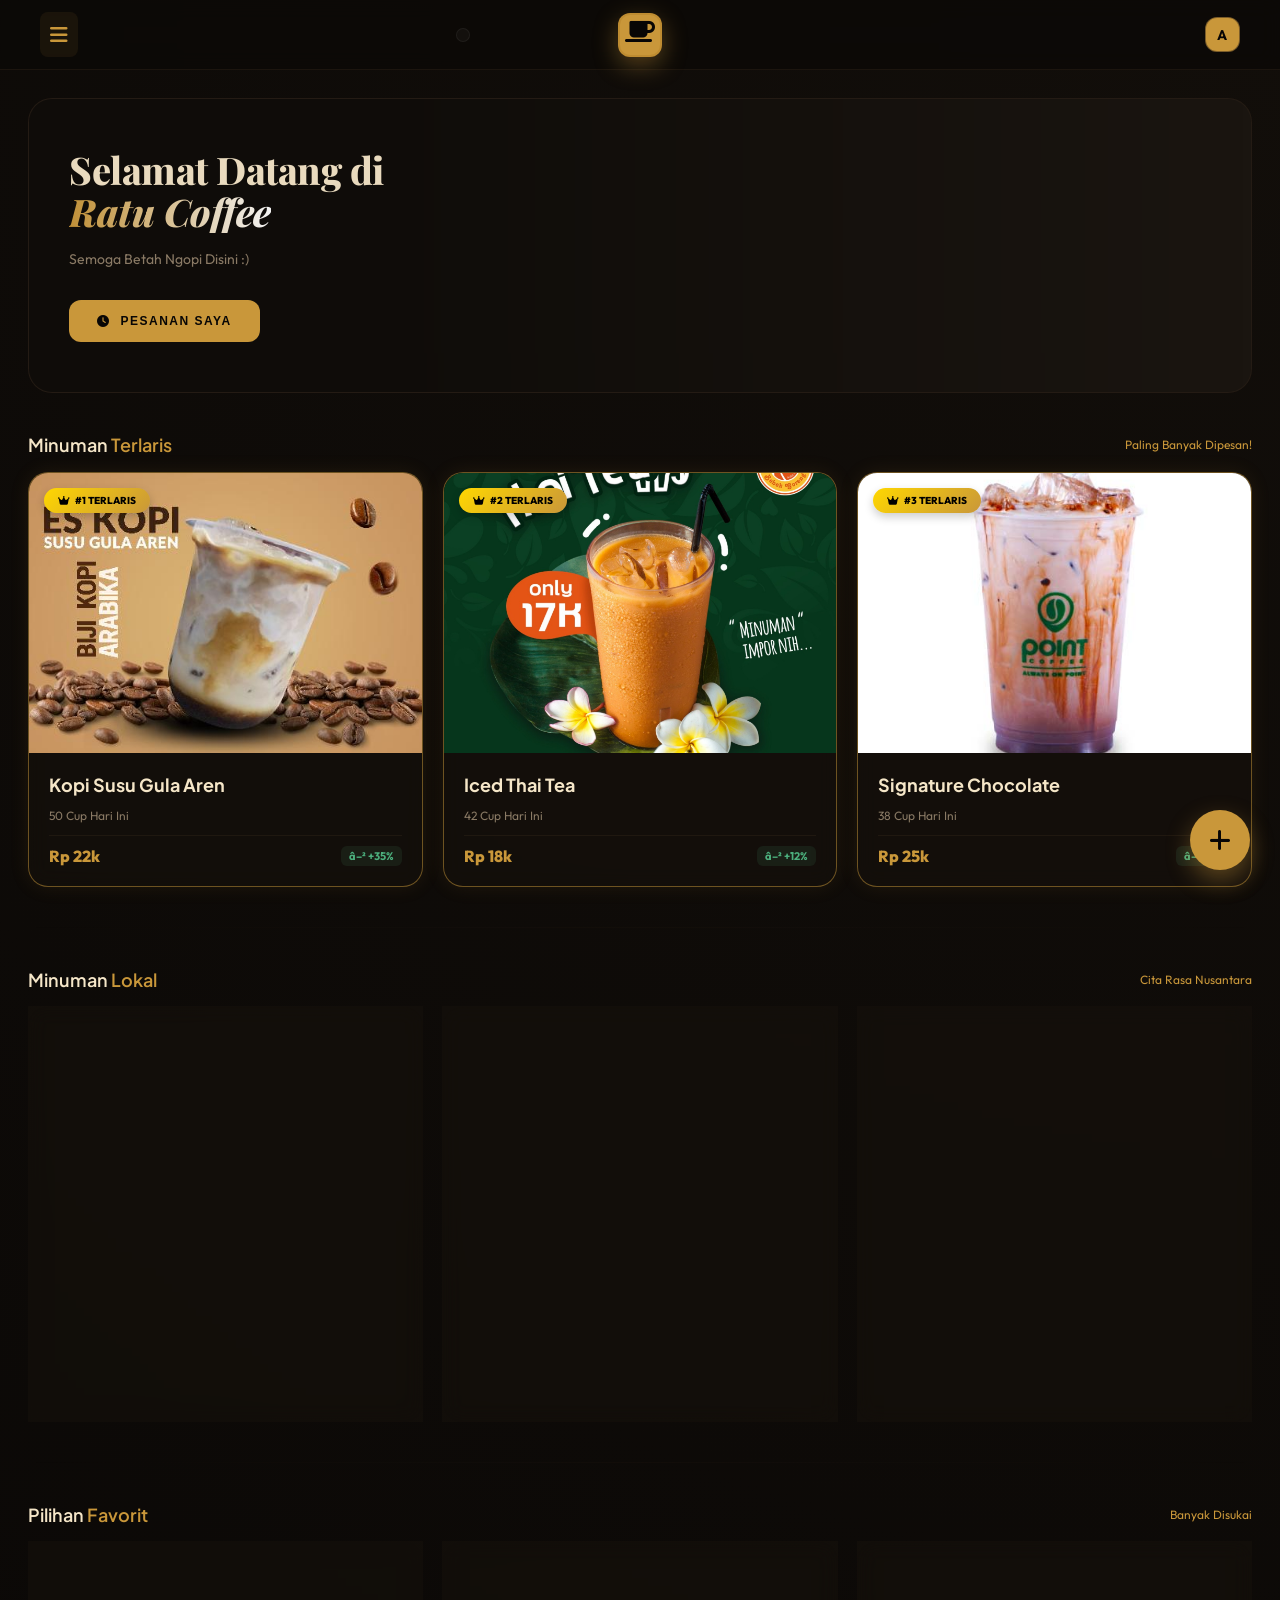
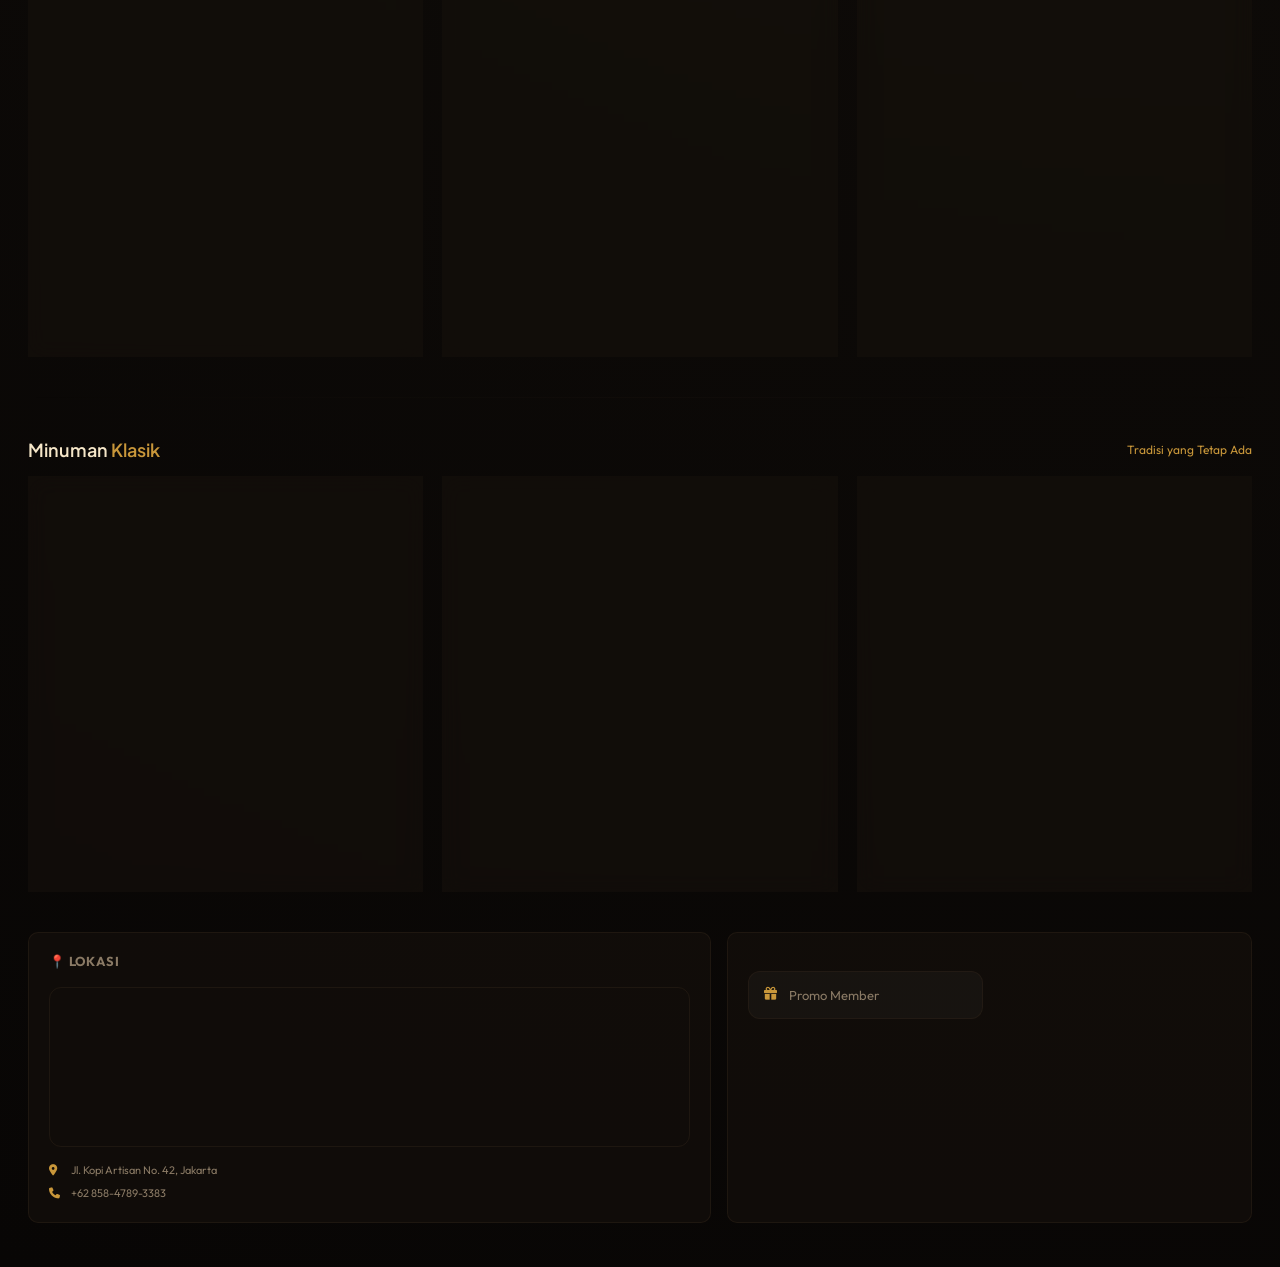
==== dashboard.html @ 64bc7c93 "Add files via upload" ====
<!doctype html>
<html lang="id">
  <head>
    <meta charset="UTF-8" />
    <meta name="viewport" content="width=device-width, initial-scale=1.0" />
    <title>Dashboard Ratu Coffee</title>
    <link
      href="https://fonts.googleapis.com/css2?family=Plus+Jakarta+Sans:wght@400;600;700;800&family=Outfit:wght@300;400;500;600;700&family=Playfair+Display:ital,wght@0,600;0,700;1,600&display=swap"
      rel="stylesheet"
    />
    <link
      rel="stylesheet"
      href="https://cdnjs.cloudflare.com/ajax/libs/font-awesome/6.4.0/css/all.min.css"
    />
    <link rel="stylesheet" href="dashboard.css" />
    <style>
      /* INTERACTIVE REVEAL-ON-HOVER SCROLLBARS (STOK, MEJA, HARGA) */
      .inventory-scroll-list {
        max-height: 250px !important;
        overflow-y: auto !important;
        padding-right: 15px !important;
        scrollbar-width: none !important; /* Hide for Firefox default */
        -ms-overflow-style: none !important;
      }

      /* Chrome, Safari, and Opera - Hidden handle by default */
      .inventory-scroll-list::-webkit-scrollbar {
        width: 10px !important;
      }
      .inventory-scroll-list::-webkit-scrollbar-track {
        background: transparent !important;
      }
      .inventory-scroll-list::-webkit-scrollbar-thumb {
        background: transparent !important; /* INVISIBLE BY DEFAULT */
        border-radius: 10px !important;
      }

      /* REVEAL ON HOVER: Show the 'Gold Cursor' only when interacting */
      .inventory-scroll-list:hover {
        scrollbar-width: thin !important;
        scrollbar-color: #c9973a transparent !important;
      }
      .inventory-scroll-list:hover::-webkit-scrollbar-thumb {
        background: #c9973a !important; /* SOLID GOLD HANDLE */
        border: 2px solid #080605 !important;
        min-height: 40px !important;
      }
      .inventory-scroll-list::-webkit-scrollbar-thumb:hover {
        background: #e8b84b !important; /* Brighter gold */
      }
      /* ACCESS CONTROL */
      .manager-only {
        display: none;
      }
      
      @keyframes floatText {
        0%, 100% { transform: translateY(0); }
        50% { transform: translateY(-5px); }
      }
      @keyframes goldShimmer {
        0% { background-position: -200% center; }
        100% { background-position: 200% center; }
      }
    </style>
    <!-- FIREBASE SYNC INTEGRATION -->
    <script type="module">
      import { auth, db } from "./firebase-init.js";
      import { doc, getDoc, updateDoc, setDoc, deleteDoc, collection, onSnapshot, query, orderBy, limit, addDoc, serverTimestamp, where } from "https://www.gstatic.com/firebasejs/10.12.0/firebase-firestore.js";
      
      // Expose to global window so existing functions can use them
      window.db = db;
      window.auth = auth;
      window.fs = { doc, getDoc, updateDoc, setDoc, deleteDoc, collection, onSnapshot, query, orderBy, limit, addDoc, serverTimestamp, where };
    </script>
  </head>
  <body>
    <!-- BACKDROP -->
    <div class="sidebar-backdrop" id="sidebarBackdrop"></div>

    <!-- SIDEBAR -->
    <div class="sidebar">
      <div class="sidebar-logo">
        <div class="s-logo-icon">☕</div>
        <div class="s-logo-name"><em>Ratu Coffee</em></div>
        <div class="sidebar-close" id="sidebarClose">
          <i class="fas fa-times"></i>
        </div>
      </div>

      <div
        id="side-dashboard"
        class="sidebar-item active"
        onclick="scrollToTop()"
      >
        <span class="s-icon"><i class="fas fa-th-large"></i></span> Dashboard
      </div>
      <div
        id="side-products"
        class="sidebar-item"
        onclick="scrollToInventory()"
      >
        <span class="s-icon"><i class="fas fa-mug-hot"></i></span> Produk
      </div>
      <div id="side-promo" class="sidebar-item" onclick="openPromoModal()">
        <span class="s-icon"><i class="fas fa-gift"></i></span> Promo
      </div>
      <div
        id="side-analytics"
        class="sidebar-item manager-only"
        onclick="alert('Membuka Analitik Penjualan')"
      >
        <span class="s-icon"><i class="fas fa-chart-line"></i></span> Analitik
      </div>
      <div
        id="side-inventory"
        class="sidebar-item manager-only"
        onclick="scrollToInventory()"
      >
        <span class="s-icon"><i class="fas fa-boxes"></i></span> Inventaris
      </div>
      <div
        id="side-report"
        class="sidebar-item manager-only"
        onclick="openReportModal()"
      >
        <span class="s-icon"><i class="fas fa-file-invoice"></i></span> Laporan
      </div>
      <div
        id="side-manage-promo"
        class="sidebar-item manager-only"
        onclick="openPromoManagementModal()"
      >
        <span class="s-icon"><i class="fas fa-tags"></i></span> Kelola Promo
      </div>
      <div
        id="side-orders"
        class="sidebar-item"
        onclick="openMyOrdersModal()"
      >
        <span class="s-icon"><i class="fas fa-clipboard-list"></i></span> Riwayat Pemesanan
      </div>
      <div
        id="side-settings"
        class="sidebar-item"
        onclick="openSettingsModal()"
      >
        <span class="s-icon"><i class="fas fa-cog"></i></span> Pengaturan
      </div>

      <div class="sidebar-bottom">
        <div
          class="user-card"
          onclick="openProfileModal()"
          style="cursor: pointer"
        >
          <div class="u-avatar" id="dash-avatar-container">
            <img
              src=""
              id="dash-user-pic"
              style="
                width: 100%;
                height: 100%;
                border-radius: 12px;
                object-fit: cover;
                display: none;
              "
            />
            <span id="dash-user-initial">A</span>
          </div>
          <div class="u-info">
            <div class="u-name" id="dash-user-name">Arif Madu</div>
            <div class="u-role" id="dash-user-role">Manajer</div>
          </div>
          <button class="u-logout" onclick="logout()" title="Logout">
            <i class="fas fa-sign-out-alt"></i>
          </button>
        </div>
      </div>
    </div>

    <!-- NAVBAR -->
    <div class="navbar">
      <div class="menu-toggle" id="menuToggle">
        <i class="fas fa-bars"></i>
      </div>
      <div class="nav-links" id="nav-links-container">
        <!-- Links moved to sidebar for a cleaner hub experience -->
      </div>
      <div class="customer-welcome" id="customer-welcome">
        <span><i class="fas fa-coffee"></i></span>
      </div>
      <div class="nav-right" style="display: flex; align-items: center">
        <div
          id="global-promo-badge"
          style="
            display: none;
            align-items: center;
            background: rgba(46, 204, 113, 0.1);
            color: #2ecc71;
            padding: 6px 15px;
            border-radius: 20px;
            font-size: 11px;
            font-weight: 800;
            border: 1px solid rgba(46, 204, 113, 0.2);
            text-transform: uppercase;
            letter-spacing: 1px;
            margin-right: 15px;
          "
        >
          <i class="fas fa-gift" style="margin-right: 8px"></i> PROMO MEMBER
          AKTIF
        </div>
        <div
          class="nav-avatar"
          id="nav-avatar-container"
          onclick="openProfileModal()"
          style="cursor: pointer"
        >
          <img
            src=""
            id="nav-user-pic"
            style="
              width: 100%;
              height: 100%;
              border-radius: 12px;
              object-fit: cover;
              display: none;
            "
          />
          <span id="nav-user-initial">A</span>
        </div>
      </div>
    </div>

    <!-- MAIN CONTENT -->
    <div class="main">
      <div class="content">
        <!-- HERO -->
        <div class="hero" id="hero-section" style="border-radius: 24px; margin-bottom: 40px; overflow: hidden; position: relative; min-height: 250px; background: #1a1510; border: 1px solid var(--card-border); padding: 50px 40px; display: block;">
          <div class="hero-bg" style="opacity: 0.4; filter: brightness(0.8) contrast(1.1);"></div>
          <div class="hero-content" style="position: relative; z-index: 2; max-width: 500px; text-align: left;">
            <div class="hero-title" style="font-size: 38px; font-weight: 800; line-height: 1.1; margin-bottom: 15px; letter-spacing: -0.5px; color: var(--cream);">
              Selamat Datang di<br />
              <span style="
                color: var(--gold); 
                font-family: 'Playfair Display', serif; 
                font-style: italic;
                display: inline-block;
                animation: floatText 3s ease-in-out infinite;
                background: linear-gradient(90deg, var(--gold) 0%, #fff 50%, var(--gold) 100%);
                background-size: 200% auto;
                -webkit-background-clip: text;
                -webkit-text-fill-color: transparent;
                animation: floatText 4s ease-in-out infinite, goldShimmer 6s linear infinite;
              ">Ratu Coffee</span>
            </div>
            <div class="hero-sub" style="color: var(--muted); font-size: 14px; margin-bottom: 30px; line-height: 1.6;">
              Semoga Betah Ngopi Disini :)
            </div>
            <div class="hero-btns">
              <button id="hero-main-btn" class="hbtn-gold" onclick="scrollToMyOrders()" style="padding: 14px 28px; border-radius: 12px; font-weight: 700; display: flex; align-items: center; gap: 10px;">
                <i class="fas fa-clock"></i> Pesanan Saya
              </button>
            </div>
          </div>
        </div>

        <!-- SECTION: MY ORDERS (Moved to Modal) -->

        <!-- STATS -->
        <div class="stats manager-only" id="stats-container" style="display: grid; grid-template-columns: repeat(auto-fit, minmax(240px, 1fr)); gap: 20px; margin-bottom: 40px;">
          <!-- CARD: REVENUE -->
          <div class="stat" id="card-revenue" style="background: var(--card); border: 1px solid var(--card-border); padding: 25px; border-radius: 24px; display: flex; flex-direction: column; gap: 10px; transition: transform 0.3s;">
            <div style="display: flex; justify-content: space-between; align-items: flex-start;">
              <div style="width: 40px; height: 40px; background: rgba(46, 204, 113, 0.1); border-radius: 12px; display: flex; align-items: center; justify-content: center; color: #2ecc71;">
                <i class="fas fa-wallet"></i>
              </div>
              <div style="font-size: 10px; color: #2ecc71; font-weight: 800; background: rgba(46, 204, 113, 0.1); padding: 4px 8px; border-radius: 20px;">HARI INI</div>
            </div>
            <div>
              <div class="stat-val" id="stat-revenue" style="font-size: 24px; font-weight: 800; color: white;">Rp 0</div>
              <div class="stat-label" style="font-size: 11px; color: var(--muted); text-transform: uppercase; letter-spacing: 0.5px; font-weight: 700;">Total Penjualan</div>
            </div>
          </div>

          <!-- CARD: ORDERS -->
          <div class="stat" id="card-orders" style="background: var(--card); border: 1px solid var(--card-border); padding: 25px; border-radius: 24px; display: flex; flex-direction: column; gap: 10px; position: relative;">
            <div style="display: flex; justify-content: space-between; align-items: flex-start;">
              <div style="width: 40px; height: 40px; background: rgba(201, 151, 58, 0.1); border-radius: 12px; display: flex; align-items: center; justify-content: center; color: var(--gold);">
                <i class="fas fa-shopping-bag"></i>
              </div>
              <button onclick="openTransactionModal()" style="background: none; border: none; color: var(--gold); cursor: pointer; font-size: 14px; opacity: 0.7; transition: 0.3s;" onmouseover="this.style.opacity=1" onmouseout="this.style.opacity=0.7">
                <i class="fas fa-chevron-right"></i>
              </button>
            </div>
            <div>
              <div class="stat-val" id="stat-orders" style="font-size: 24px; font-weight: 800; color: white;">0</div>
              <div class="stat-label" style="font-size: 11px; color: var(--muted); text-transform: uppercase; letter-spacing: 0.5px; font-weight: 700;">Transaksi Berhasil</div>
            </div>
          </div>

          <!-- CARD: CUSTOMERS -->
          <div class="stat" id="card-customers" style="background: var(--card); border: 1px solid var(--card-border); padding: 25px; border-radius: 24px; display: flex; flex-direction: column; gap: 10px;">
            <div style="display: flex; justify-content: space-between; align-items: flex-start;">
              <div style="width: 40px; height: 40px; background: rgba(201, 151, 58, 0.1); border-radius: 12px; display: flex; align-items: center; justify-content: center; color: var(--gold);">
                <i class="fas fa-users"></i>
              </div>
              <button onclick="openCustomerModal()" style="background: none; border: none; color: var(--gold); cursor: pointer; font-size: 14px; opacity: 0.7;">
                <i class="fas fa-chevron-right"></i>
              </button>
            </div>
            <div>
              <div class="stat-val" id="stat-customers" style="font-size: 24px; font-weight: 800; color: white;">0</div>
              <div class="stat-label" style="font-size: 11px; color: var(--muted); text-transform: uppercase; letter-spacing: 0.5px; font-weight: 700;">Pelanggan Terdaftar</div>
            </div>
          </div>

          <!-- CARD: AVG -->
          <div class="stat" id="card-avg" style="background: var(--card); border: 1px solid var(--card-border); padding: 25px; border-radius: 24px; display: flex; flex-direction: column; gap: 10px;">
            <div style="display: flex; justify-content: space-between; align-items: flex-start;">
              <div style="width: 40px; height: 40px; background: rgba(52, 152, 219, 0.1); border-radius: 12px; display: flex; align-items: center; justify-content: center; color: #3498db;">
                <i class="fas fa-chart-line"></i>
              </div>
            </div>
            <div>
              <div class="stat-val" id="stat-avg" style="font-size: 24px; font-weight: 800; color: white;">Rp 0</div>
              <div class="stat-label" style="font-size: 11px; color: var(--muted); text-transform: uppercase; letter-spacing: 0.5px; font-weight: 700;">Rata-rata Penjualan</div>
            </div>
          </div>
        </div>

        <!-- SECTION: ACTIVE ORDERS (Manager Queue) -->
        <div class="manager-only" id="order-management-section" style="margin-bottom: 40px; display: none;">
          <div class="section-head">
            <div class="section-title">Antrean <span>Pesanan Aktif</span></div>
            <div class="section-link" onclick="openTransactionModal()" style="cursor: pointer;">Lihat Semua</div>
          </div>
          <div id="orderList" class="inventory-scroll-list" style="max-height: 400px;">
            <!-- Active orders appear here -->
          </div>
        </div>

        <!-- SECTION: MINUMAN TERLARIS -->
        <div class="section-head">
          <div class="section-title">Minuman <span>Terlaris</span></div>
          <div class="section-link">Paling Banyak Dipesan!</div>
        </div>
        <div class="products best-sellers-grid">
          <div class="product-card card-terlaris">
            <div class="product-img">
              <img src="Gamabr/gula aren.jpeg" alt="Gula Aren" />
              <div class="prod-badge badge-gold">
                <i class="fas fa-crown"></i> #1 Terlaris
              </div>
            </div>
            <div class="prod-body">
              <div class="prod-name">Kopi Susu Gula Aren</div>
              <div class="prod-stats">
                <span id="stats-kopi-susu-gula-aren">50+ Cup Hari Ini</span>
              </div>
              <div class="prod-footer">
                <div class="prod-price">Rp 22k</div>
                <div class="prod-trend up">+35%</div>
              </div>
            </div>
          </div>
          <div class="product-card card-terlaris">
            <div class="product-img">
              <img src="Gamabr/thai tea.jpg" alt="Thai Tea" />
              <div class="prod-badge badge-gold">
                <i class="fas fa-crown"></i> #2 Terlaris
              </div>
            </div>
            <div class="prod-body">
              <div class="prod-name">Iced Thai Tea</div>
              <div class="prod-stats">
                <span id="stats-iced-thai-tea">42 Cup Hari Ini</span>
              </div>
              <div class="prod-footer">
                <div class="prod-price">Rp 17k</div>
                <div class="prod-trend up">+12%</div>
              </div>
            </div>
          </div>
          <div class="product-card card-terlaris">
            <div class="product-img">
              <img src="Gamabr/chocolate.jpg" alt="Chocolate" />
              <div class="prod-badge badge-gold">
                <i class="fas fa-crown"></i> #3 Terlaris
              </div>
            </div>
            <div class="prod-body">
              <div class="prod-name">Signature Chocolate</div>
              <div class="prod-stats">
                <span id="stats-signature-chocolate">38 Cup Hari Ini</span>
              </div>
              <div class="prod-footer">
                <div class="prod-price">Rp 25k</div>
                <div class="prod-trend up">+8%</div>
              </div>
            </div>
          </div>
        </div>

        <div class="menu-divider"></div>

        <!-- SECTION: MINUMAN LOKAL -->
        <div class="section-head">
          <div class="section-title">Minuman <span>Lokal</span></div>
          <div class="section-link">Cita Rasa Nusantara</div>
        </div>
        <div class="products lokal-grid">
          <div class="product-card card-lokal">
            <div class="product-img">
              <img
                src="https://cdn.pixabay.com/photo/2017/09/04/18/39/coffee-2714970_960_720.jpg"
                alt="Gayo"
              />
              <div class="prod-badge badge-green">
                <i class="fas fa-leaf"></i> LOKAL
              </div>
            </div>
            <div class="prod-body">
              <div class="prod-name">Kopi Tubruk Gayo</div>
              <div class="prod-stats">
                <span id="stats-kopi-tubruk-gayo">Khas Aceh</span>
              </div>
              <div class="prod-footer">
                <div class="prod-price">Rp 15k</div>
                <div class="prod-trend up">+10%</div>
              </div>
            </div>
          </div>
          <div class="product-card card-lokal">
            <div class="product-img">
              <img
                src="https://cdn.pixabay.com/photo/2016/11/19/12/54/beverage-1839134_960_720.jpg"
                alt="Toraja"
              />
              <div class="prod-badge badge-green">
                <i class="fas fa-leaf"></i> LOKAL
              </div>
            </div>
            <div class="prod-body">
              <div class="prod-name">Kopi Toraja Arabica</div>
              <div class="prod-stats">
                <span id="stats-kopi-toraja-arabica">Khas Sulawesi</span>
              </div>
              <div class="prod-footer">
                <div class="prod-price">Rp 20k</div>
                <div class="prod-trend up">+5%</div>
              </div>
            </div>
          </div>
          <div class="product-card card-lokal">
            <div class="product-img">
              <img src="Gamabr/kopi bali.avif" alt="Bali" />
              <div class="prod-badge badge-green">
                <i class="fas fa-leaf"></i> LOKAL
              </div>
            </div>
            <div class="prod-body">
              <div class="prod-name">Kopi Bali Kintamani</div>
              <div class="prod-stats">
                <span id="stats-kopi-bali-kintamani">Aroma Jeruk</span>
              </div>
              <div class="prod-footer">
                <div class="prod-price">Rp 18k</div>
                <div class="prod-trend up">+15%</div>
              </div>
            </div>
          </div>
        </div>

        <div class="menu-divider"></div>

        <!-- SECTION: PILIHAN FAVORIT -->
        <div class="section-head">
          <div class="section-title">Pilihan <span>Favorit</span></div>
          <div class="section-link">Banyak Disukai</div>
        </div>
        <div class="products favorit-grid">
          <div class="product-card card-favorit">
            <div class="product-img">
              <img src="Gamabr/Avocado.jpg" alt="Avocado" />
              <div class="prod-badge badge-red">
                <i class="fas fa-heart"></i> FAVORIT
              </div>
            </div>
            <div class="prod-body">
              <div class="prod-name">Avocado Coffee</div>
              <div class="prod-stats">
                <span id="stats-avocado-coffee">Creamy & Unik</span>
              </div>
              <div class="prod-footer">
                <div class="prod-price">Rp 28k</div>
                <div class="prod-trend up">+20%</div>
              </div>
            </div>
          </div>
          <div class="product-card card-favorit">
            <div class="product-img">
              <img src="Gamabr/greentea.jpg" alt="Matcha" />
              <div class="prod-badge badge-red">
                <i class="fas fa-heart"></i> FAVORIT
              </div>
            </div>
            <div class="prod-body">
              <div class="prod-name">Green Tea Latte</div>
              <div class="prod-stats">
                <span id="stats-green-tea-latte">Matcha Pilihan</span>
              </div>
              <div class="prod-footer">
                <div class="prod-price">Rp 24k</div>
                <div class="prod-trend up">+15%</div>
              </div>
            </div>
          </div>
          <div class="product-card card-favorit">
            <div class="product-img">
              <img src="Gamabr/lemon tea.jpg" alt="LemonTea" />
              <div class="prod-badge badge-red">
                <i class="fas fa-heart"></i> FAVORIT
              </div>
            </div>
            <div class="prod-body">
              <div class="prod-name">Iced Lemon Tea</div>
              <div class="prod-stats">
                <span id="stats-iced-lemon-tea">Segar & Alami</span>
              </div>
              <div class="prod-footer">
                <div class="prod-price">Rp 12k</div>
                <div class="prod-trend up">+10%</div>
              </div>
            </div>
          </div>
        </div>

        <div class="menu-divider"></div>

        <!-- SECTION: MINUMAN KLASIK -->
        <div class="section-head">
          <div class="section-title">Minuman <span>Klasik</span></div>
          <div class="section-link">Tradisi yang Tetap Ada</div>
        </div>
        <div class="products klasik-grid">
          <div class="product-card card-klasik">
            <div class="product-img">
              <img src="Gamabr/esteh.webp" alt="TehManis" />
              <div class="prod-badge badge-bronze">
                <i class="fas fa-star"></i> KLASIK
              </div>
            </div>
            <div class="prod-body">
              <div class="prod-name">Es Teh Manis</div>
              <div class="prod-stats">
                <span id="stats-es-teh-manis">Legenda Warkop</span>
              </div>
              <div class="prod-footer">
                <div class="prod-price">Rp 3k</div>
                <div class="prod-trend up">+50%</div>
              </div>
            </div>
          </div>
          <div class="product-card card-klasik">
            <div class="product-img">
              <img src="Gamabr/josua.jpeg" alt="Josua" />
              <div class="prod-badge badge-bronze">
                <i class="fas fa-ice-cream"></i> KLASIK
              </div>
            </div>
            <div class="prod-body">
              <div class="prod-name">Iced Josua (Extra Joss Susu)</div>
              <div class="prod-stats">
                <span id="stats-iced-josua-extra-joss-susu"
                  >Segar & Berenergi</span
                >
              </div>
              <div class="prod-footer">
                <div class="prod-price">Rp 10k</div>
                <div class="prod-trend up">+25%</div>
              </div>
            </div>
          </div>
          <div class="product-card card-klasik">
            <div class="product-img">
              <img src="Gamabr/wedang.avif" alt="Jahe" />
              <div class="prod-badge badge-bronze">
                <i class="fas fa-star"></i> KLASIK
              </div>
            </div>
            <div class="prod-body">
              <div class="prod-name">Wedang Jahe Hangat</div>
              <div class="prod-stats">
                <span id="stats-wedang-jahe-hangat">Sehat & Alami</span>
              </div>
              <div class="prod-footer">
                <div class="prod-price">Rp 12k</div>
                <div class="prod-trend up">+5%</div>
              </div>
            </div>
          </div>
        </div>

        <div class="grid2 manager-only" id="order-section">
          <div class="stock-card" id="card-sales-status">
            <div class="chart-title">Status Penjualan per Jam</div>
            <div class="stok-list">
              <div class="order-row">
                <div class="order-item-name">Waktu Sibuk</div>
                <div class="order-price">14:00 - 16:00</div>
              </div>
              <div class="order-row">
                <div class="order-item-name">Pembayaran Non-Tunai</div>
                <div id="stat-non-cash" class="order-price">0%</div>
              </div>
              <div class="order-row">
                <div class="order-item-name">Kepuasan Pelanggan</div>
                <div class="order-price">4.9/5.0</div>
              </div>
              <div class="order-row">
                <div class="order-item-name">Pesanan Dibatalkan</div>
                <div
                  id="stat-cancelled"
                  class="order-price"
                  style="color: var(--red)"
                >
                  0
                </div>
              </div>
            </div>
          </div>

          <!-- STOCK -->
          <div class="chart-card" id="card-stock" style="padding: 25px">
            <div
              style="
                display: flex;
                flex-direction: column;
                gap: 20px;
                margin-bottom: 25px;
              "
            >
              <div
                class="chart-title"
                style="
                  margin: 0;
                  display: flex;
                  align-items: center;
                  font-size: 16px;
                  font-weight: 800;
                  color: white;
                "
              >
                <i
                  class="fas fa-boxes-stacked"
                  style="
                    color: var(--gold);
                    margin-right: 12px;
                    font-size: 18px;
                  "
                ></i>
                Manajemen <span style="color: var(--gold); margin-left: 5px">Inventaris</span>
              </div>
              <div
                style="
                  display: flex;
                  gap: 10px;
                  background: rgba(255, 255, 255, 0.03);
                  padding: 10px;
                  border-radius: 16px;
                  border: 1px solid rgba(255, 255, 255, 0.05);
                "
              >
                <button
                  id="btn-update-stock"
                  onclick="openStockModal()"
                  class="nav-btn-gold"
                  style="
                    flex: 1;
                    padding: 10px;
                    font-size: 11px;
                    border-radius: 10px;
                    display: flex;
                    align-items: center;
                    justify-content: center;
                    gap: 6px;
                    font-weight: 700;
                  "
                >
                  <i class="fas fa-boxes"></i> Stok
                </button>
                <button
                  id="btn-manage-tables"
                  onclick="openTableModal()"
                  class="nav-btn-gold"
                  style="
                    flex: 1;
                    padding: 10px;
                    font-size: 11px;
                    border-radius: 10px;
                    display: flex;
                    align-items: center;
                    justify-content: center;
                    gap: 6px;
                    font-weight: 700;
                  "
                >
                  <i class="fas fa-chair"></i> Meja
                </button>
                <button
                  id="btn-update-price"
                  onclick="openPriceModal()"
                  class="nav-btn-gold"
                  style="
                    flex: 1;
                    padding: 10px;
                    font-size: 11px;
                    border-radius: 10px;
                    display: flex;
                    align-items: center;
                    justify-content: center;
                    gap: 6px;
                    font-weight: 700;
                  "
                >
                  <i class="fas fa-tag"></i> Harga
                </button>
              </div>
            </div>
            <div
              style="
                display: grid;
                grid-template-columns: 1.2fr 1fr 1.2fr;
                gap: 30px;
              "
            >
              <!-- STOCK LIST -->
              <div>
                <div
                  style="
                    color: var(--gold);
                    font-size: 10px;
                    text-transform: uppercase;
                    font-weight: 800;
                    margin-bottom: 12px;
                    letter-spacing: 1px;
                    display: flex;
                    align-items: center;
                    gap: 6px;
                  "
                >
                  <i class="fas fa-cubes"></i> Stok Bahan
                </div>
                <div
                  class="inventory-scroll-list"
                  id="stokList"
                >
                  <!-- Rendered by JS -->
                </div>
              </div>

              <!-- TABLE LIST -->
              <div>
                <div
                  style="
                    color: var(--gold);
                    font-size: 10px;
                    text-transform: uppercase;
                    font-weight: 800;
                    margin-bottom: 12px;
                    letter-spacing: 1px;
                    display: flex;
                    align-items: center;
                    gap: 6px;
                  "
                >
                  <i class="fas fa-couch"></i> Status Meja
                </div>
                <div
                  class="inventory-scroll-list"
                  id="tableListDashboard"
                >
                  <!-- Rendered by JS -->
                </div>
              </div>

              <!-- PRICE LIST -->
              <div>
                <div
                  style="
                    color: var(--gold);
                    font-size: 10px;
                    text-transform: uppercase;
                    font-weight: 800;
                    margin-bottom: 12px;
                    letter-spacing: 1px;
                    display: flex;
                    align-items: center;
                    gap: 6px;
                  "
                >
                  <i class="fas fa-receipt"></i> Harga Menu
                </div>
                <div
                  class="inventory-scroll-list"
                  id="priceListDashboard"
                >
                  <!-- Rendered by JS -->
                </div>
              </div>
            </div>
          </div>
        </div>

        <!-- LOCATION -->
        <div class="grid2" id="inventory-section">
          <div class="chart-card">
            <div class="chart-title">📍 Lokasi</div>
            <div
              style="
                width: 100%;
                height: 160px;
                border-radius: 12px;
                overflow: hidden;
                margin: 15px 0;
                border: 1px solid var(--card-border);
              "
            >
              <iframe
                id="map-iframe"
                src="https://www.google.com/maps/embed?pb=!1m18!1m12!1m3!1d15865.076326162125!2d106.8202!3d-6.2293!2m3!1f0!2f0!3f0!3m2!1i1024!2i768!4f13.1!3m3!1m2!1s0x2e69f3e945e3fdb7%3A0x7df6ad61d9600f!2sJakarta%20Selatan!5e0!3m2!1sid!2sid!4v1714550000000!5m2!1sid!2sid"
                width="100%"
                height="100%"
                style="border: 0"
                allowfullscreen=""
                loading="lazy"
              >
              </iframe>
            </div>
            <div style="font-size: 11px; line-height: 1.6; color: var(--muted)">
              <div id="location-address" style="margin-bottom: 5px">
                <i
                  class="fas fa-map-marker-alt"
                  style="color: var(--gold); width: 20px"
                ></i>
                Jl. Kopi Artisan No. 42, Jakarta
              </div>
              <div>
                <i
                  class="fas fa-phone"
                  style="color: var(--gold); width: 20px"
                ></i>
                +62 858-4789-3383
              </div>
            </div>
          </div>

          <div class="chart-card">
            <div class="chart-title"></div>
            <div class="quick-actions">
              <div id="qa-promo" class="action-item" onclick="openPromoModal()">
                <i
                  class="fas fa-gift"
                  style="margin-right: 12px; color: var(--gold)"
                ></i>
                Promo Member
              </div>
            </div>
          </div>
        </div>
      </div>
    </div>

    <script>
      // --- GLOBAL STATE ---
      let rawRev = parseFloat(localStorage.getItem("coffee_revenue"));
      let currentRevenue = isNaN(rawRev) ? 0 : rawRev;

      let rawOrders = parseInt(localStorage.getItem("coffee_orders_count"));
      let currentOrdersCount = isNaN(rawOrders) ? 0 : rawOrders;

      let editingOrderId = null; // Track if we are editing an existing order
      const sl = { "in-progress": "PROSES", "done": "SELESAI", "cancel": "BATAL" };
      let orders = [];
      try {
        orders = JSON.parse(localStorage.getItem("coffee_orders_list")) || [];
      } catch (e) {
        orders = [];
      }

      let memberEmails = [];
      try {
        memberEmails =
          JSON.parse(localStorage.getItem("coffee_member_emails")) || [];
      } catch (e) {
        memberEmails = [];
      }

      let currentMembersCount = 0;
      try {
        let regUsers = JSON.parse(localStorage.getItem("coffee_registered_users") || "{}");
        currentMembersCount = Object.keys(regUsers).length;
      } catch (e) {
        currentMembersCount = 0;
      }

      let sidebar;

      document.addEventListener("DOMContentLoaded", () => {
        // Sidebar Elements
        const menuToggle = document.getElementById("menuToggle");
        const sidebarClose = document.getElementById("sidebarClose");
        const sidebarBackdrop = document.getElementById("sidebarBackdrop");
        sidebar = document.querySelector(".sidebar");

        function toggleSidebar() {
          sidebar.classList.toggle("open");
          sidebarBackdrop.classList.toggle("active");
        }

        function closeSidebar() {
          sidebar.classList.remove("open");
          sidebarBackdrop.classList.remove("active");
        }

        if (menuToggle && sidebar) {
          menuToggle.addEventListener("click", toggleSidebar);
        }

        if (sidebarClose && sidebar) {
          sidebarClose.addEventListener("click", closeSidebar);
        }

        if (sidebarBackdrop) {
          sidebarBackdrop.addEventListener("click", closeSidebar);
        }

        // Initialize User Profile
        const name = localStorage.getItem("user_name");
        const pic = localStorage.getItem("user_pic");
        const role = localStorage.getItem("user_role") || "Pengguna Baru";

        // Set Last Login Time if not set this session
        if (!sessionStorage.getItem("session_start")) {
          const now = new Date();
          const timeStr = now.toLocaleDateString("id-ID", {
            weekday: "long",
            hour: "2-digit",
            minute: "2-digit",
          });
          localStorage.setItem("last_login_time", timeStr);
          sessionStorage.setItem("session_start", "true");
        }

        if (name) {
          document.getElementById("dash-user-name").innerText = name;
          document.getElementById("dash-user-initial").innerText =
            name.charAt(0);
          document.getElementById("nav-user-initial").innerText =
            name.charAt(0);
        }
        document.getElementById("dash-user-role").innerText = role;

        // Dynamic Promo Logic: Assign random discount (10-50%) for new customers if not set
        if (
          role === "Pengguna Baru" &&
          !localStorage.getItem("user_discount")
        ) {
          const randomDiscount = Math.floor(Math.random() * (50 - 10 + 1)) + 10;
          localStorage.setItem("user_discount", randomDiscount.toString());
        }

        // ACCOUNT-SPECIFIC PROMO STATE: Load status from database for this user
        const userEmailForPromo = localStorage.getItem("user_email");
        if (userEmailForPromo) {
          const allUsers = JSON.parse(
            localStorage.getItem("coffee_registered_users") || "{}",
          );
          const userData = allUsers[userEmailForPromo];
          if (userData && typeof userData === "object") {
            // Sync session flag with account status
            localStorage.setItem(
              "promo_active",
              userData.promoActive ? "true" : "false",
            );
            if (userData.discount) {
              localStorage.setItem(
                "user_discount",
                userData.discount.replace("%", ""),
              );
            }
          } else {
            // New account or manager: Ensure promo starts as inactive
            localStorage.setItem("promo_active", "false");
          }
        }

        // ROLE-BASED ACCESS CONTROL
        if (role === "Manajer") {
          // 1. SHOW MANAGER-ONLY TOOLS
          document.querySelectorAll(".manager-only").forEach((el) => {
            if (el.classList.contains("sidebar-item")) {
              el.style.display = "flex";
            } else if (el.id === "stats-container" || el.classList.contains("stats")) {
              el.style.display = "grid"; // Fixed: Stats must be grid
            } else {
              el.style.display = "block";
            }
          });

          // 2. HIDE CUSTOMER-ONLY TOOLS & QUEUE (As requested)
          const custOnly = ["fabNewOrder", "customer-orders-section", "order-management-section", "side-orders", "side-promo", "qa-promo"];
          custOnly.forEach((id) => {
            const el = document.getElementById(id);
            if (el) el.style.display = "none";
          });

          const avatars = ["dash-avatar-container", "nav-avatar-container"];
          avatars.forEach((id) => {
            const el = document.getElementById(id);
            if (el) {
              el.style.border = "2px solid #2ecc71";
              el.style.borderRadius = "14px";
              el.style.padding = "2px";
              el.style.boxShadow = "0 0 10px rgba(46, 204, 113, 0.3)";
            }
          });

          // Manager gets Inventory button in Hero
          const heroBtn = document.getElementById("hero-main-btn");
          if (heroBtn) {
            heroBtn.innerHTML = '<i class="fas fa-boxes"></i> Lihat Inventaris';
            heroBtn.onclick = scrollToInventory;
          }
        } else {
          // CUSTOMER VIEW: Hide manager tools, show customer features
          document.querySelectorAll(".manager-only").forEach((el) => {
            el.style.display = "none";
          });
          
          // Ensure Order History is hidden (As requested)
          const custHide = ["order-management-section"];
          custHide.forEach(id => {
            const el = document.getElementById(id);
            if(el) el.style.display = "none";
          });

          const custShow = [
            "side-dashboard",
            "side-products",
            "fabNewOrder",
            "qa-input",
            "qa-help",
            "customer-orders-section",
            "side-orders"
          ];

          if (role !== "Tamu") {
            custShow.push("side-promo", "qa-promo");
          }
          custShow.forEach((id) => {
            const el = document.getElementById(id);
            if (el) {
              if (id === "customer-orders-section" || id === "customer-welcome") {
                el.style.display = "block";
              } else {
                el.style.display = "flex";
              }
            }
          });

          // Customer gets My Orders button in Hero
          const heroBtn = document.getElementById("hero-main-btn");
          if (heroBtn) {
            heroBtn.innerHTML = '<i class="fas fa-clock"></i> Pesanan Saya';
            heroBtn.onclick = openMyOrdersModal;
          }

          const welcome = document.getElementById("customer-welcome");
          if (welcome) welcome.style.display = "block";

          try {
            renderMyOrders();
          } catch (e) {
            console.warn("My Orders render failed", e);
          }
        }

        // 5. Shared Visibility
        const alwaysShow = ["side-dashboard", "side-settings"];
        alwaysShow.forEach((id) => {
          const el = document.getElementById(id);
          if (el) el.style.display = "flex";
        });

        if (pic) {
          const dashImg = document.getElementById("dash-user-pic");
          const navImg = document.getElementById("nav-user-pic");
          if (dashImg) {
            dashImg.src = pic;
            dashImg.style.display = "block";
            document.getElementById("dash-user-initial").style.display = "none";
          }
          if (navImg) {
            navImg.src = pic;
            navImg.style.display = "block";
            document.getElementById("nav-user-initial").style.display = "none";
          }
        }

        // Derive customer count from REGISTERED USERS database
        const registeredEmails = JSON.parse(
          localStorage.getItem("coffee_member_emails") || "[]",
        );
        currentMembersCount = registeredEmails.length;
        localStorage.setItem("coffee_members_count", currentMembersCount);

        // Initial Stats Load & Animation
        animateValue("stat-revenue", 0, currentRevenue, 1500, true);
        animateValue("stat-orders", 0, currentOrdersCount, 1500);
        animateValue("stat-customers", 0, currentMembersCount, 1500);
        updateCalculatedStats();
        updateSalesStatusUI();
        renderOrders();

        // Load Theme
        const savedTheme = localStorage.getItem("theme") || "dark";
        if (savedTheme === "light") {
          document.body.classList.add("light-mode");
        }

        // Initialize Dynamic Location
        getCurrentLocation();

        // Initialize Stock
        initStock();
        updateMenuStats();
        updateMenuPrices();
        renderTables();
        renderPriceList();
      });

      function getCurrentLocation() {
        if (navigator.geolocation) {
          navigator.geolocation.getCurrentPosition(
            (position) => {
              const lat = position.coords.latitude;
              const lon = position.coords.longitude;

              // Update Map Iframe to current coords
              const mapIframe = document.getElementById("map-iframe");
              if (mapIframe) {
                mapIframe.src = `https://maps.google.com/maps?q=${lat},${lon}&z=15&output=embed`;
              }

              // Reverse Geocoding via Nominatim (Free)
              fetch(
                `https://nominatim.openstreetmap.org/reverse?format=json&lat=${lat}&lon=${lon}`,
              )
                .then((res) => res.json())
                .then((data) => {
                  const addrElem = document.getElementById("location-address");
                  if (data && data.display_name && addrElem) {
                    const simplified = data.display_name
                      .split(",")
                      .slice(0, 3)
                      .join(",");
                    addrElem.innerHTML = `<i class="fas fa-map-marker-alt" style="color: var(--gold); width: 20px"></i> ${simplified}`;
                  }
                })
                .catch((e) => console.log("Reverse geocode failed", e));
            },
            (err) => {
              console.warn("Geolocation access denied or failed.");
            },
          );
        }
      }

      function updateCalculatedStats() {
        const avgVal =
          currentOrdersCount > 0 ? currentRevenue / currentOrdersCount : 0;
        const avgElem = document.getElementById("stat-avg");
        if (avgElem) {
          animateValue("stat-avg", 0, avgVal, 1000, true);
        }
      }

      function saveData() {
        localStorage.setItem("coffee_revenue", currentRevenue);
        localStorage.setItem("coffee_orders_count", currentOrdersCount);
        localStorage.setItem("coffee_members_count", currentMembersCount);
        localStorage.setItem("coffee_orders_list", JSON.stringify(orders));
      }

      // Orders rendering
      const ol = document.getElementById("orderList");

      // --- TABLE MANAGEMENT ---
      let tables = JSON.parse(
        localStorage.getItem("coffee_tables") ||
          '["Meja 1", "Meja 2", "Meja 3", "Meja 4", "Meja 5", "Meja 6", "Meja 7", "Meja 8"]',
      );

      function renderTables() {
        // Render in Manager Modal
        const list = document.getElementById("table-list-manager");
        if (list) {
          list.innerHTML = "";
          tables.forEach((t, i) => {
            const div = document.createElement("div");
            div.className = "order-row";
            div.style.padding = "8px 0";
            div.style.borderBottom = "1px solid rgba(255,255,255,0.05)";
            div.innerHTML = `
              <div style="color: white; font-size: 13px;">${t}</div>
              <button onclick="deleteTable(${i})" style="background:none; border:none; color:var(--red); cursor:pointer; font-size:12px;">
                <i class="fas fa-trash-alt"></i>
              </button>
            `;
            list.appendChild(div);
          });
        }

        // Render in Dashboard Inventory Section
        const dashList = document.getElementById("tableListDashboard");
        if (dashList) {
          dashList.innerHTML = "";
          if (tables.length === 0) {
            dashList.innerHTML = `<div style="color:var(--muted); font-size:11px; padding:10px;">Belum ada meja</div>`;
          } else {
            tables.forEach((t) => {
              const div = document.createElement("div");
              div.style.padding = "8px 0";
              div.style.borderBottom = "1px solid rgba(255,255,255,0.03)";
              div.style.display = "flex";
              div.style.justifyContent = "space-between";
              div.style.alignItems = "center";
              div.innerHTML = `
                <div style="color:white; font-size:12px; font-weight:600;">${t}</div>
                <div style="font-size:9px; color:#2ecc71; background:rgba(46,204,113,0.1); padding:2px 6px; border-radius:4px;">Aktif</div>
              `;
              dashList.appendChild(div);
            });
          }
        }

        // Render in Order Modal Select
        const select = document.getElementById("table-number");
        if (select) {
          const currentVal = select.value;
          select.innerHTML =
            '<option value="Take Away">Bungkus (Take Away)</option>';
          tables.forEach((t) => {
            const opt = document.createElement("option");
            opt.value = t;
            opt.innerText = t;
            select.appendChild(opt);
          });
          select.value = currentVal || "Take Away";
        }
      }

      function addTable() {
        const input = document.getElementById("new-table-name");
        const name = input.value.trim();
        if (name && !tables.includes(name)) {
          tables.push(name);
          localStorage.setItem("coffee_tables", JSON.stringify(tables));
          renderTables();
          input.value = "";
        } else if (tables.includes(name)) {
          alert("Nama meja sudah ada.");
        }
      }

      function deleteTable(index) {
        if (confirm(`Hapus ${tables[index]} dari daftar meja?`)) {
          tables.splice(index, 1);
          localStorage.setItem("coffee_tables", JSON.stringify(tables));
          renderTables();
        }
      }

      function openTableModal() {
        document.getElementById("tableModal").style.display = "flex";
        renderTables();
      }

      function closeTableModal() {
        document.getElementById("tableModal").style.display = "none";
      }

      function openPromoManagementModal() {
        document.getElementById("promoManagementModal").style.display = "flex";
        renderPromoUserList();
      }

      function closePromoManagementModal() {
        document.getElementById("promoManagementModal").style.display = "none";
      }

      function renderPromoUserList() {
        const list = document.getElementById("promo-user-list");
        const countBadge = document.getElementById("promo-count-badge");
        if (!list) return;
        list.innerHTML = "";

        const users = JSON.parse(
          localStorage.getItem("coffee_registered_users") || "{}",
        );
        const promoUsers = Object.keys(users).filter(
          (email) => users[email].promoActive,
        );

        if (countBadge) {
          countBadge.innerText = promoUsers.length + " Pelanggan";
          const container = document.getElementById(
            "promo-count-badge-container",
          );
          if (container)
            container.style.display = promoUsers.length > 0 ? "block" : "none";
        }

        if (promoUsers.length === 0) {
          list.innerHTML = `<div style="text-align:center; padding:20px; color:var(--muted);">Belum ada pelanggan yang menggunakan promo</div>`;
          return;
        }

        promoUsers.forEach((email) => {
          const user = users[email];
          const name = user.name || email.split("@")[0];
          const div = document.createElement("div");
          div.className = "order-row";
          div.style.padding = "10px 0";
          div.style.borderBottom = "1px solid rgba(255,255,255,0.05)";
          div.innerHTML = `
            <div style="flex:1">
              <div style="color:white; font-size:13px; font-weight:700;">${name}</div>
              <div style="color:var(--muted); font-size:11px;">${email}</div>
            </div>
            <div style="text-align:right; margin-right:10px;">
              <span style="background:rgba(46, 204, 113, 0.1); color:#2ecc71; font-size:10px; padding:3px 8px; border-radius:10px; font-weight:700;">
                Aktif (${user.discount || "10%"})
              </span>
            </div>
            <button onclick="removeUserPromo('${email}')" style="background:none; border:1px solid var(--red); color:var(--red); padding:4px 10px; border-radius:6px; cursor:pointer; font-size:11px;">
              Hapus Promo
            </button>
          `;
          list.appendChild(div);
        });
      }

      function removeUserPromo(email) {
        if (confirm(`Hapus status promo untuk pelanggan ${email}?`)) {
          const users = JSON.parse(
            localStorage.getItem("coffee_registered_users") || "{}",
          );
          if (users[email]) {
            users[email].promoActive = false;
            localStorage.setItem(
              "coffee_registered_users",
              JSON.stringify(users),
            );
          }

          // If this is the currently logged in user, update their session too
          if (email === localStorage.getItem("user_email")) {
            localStorage.removeItem("promo_active");
            updateMenuPrices();
          }

          renderPromoUserList();
          alert(`Promo untuk ${email} telah dinonaktifkan.`);
        }
      }

      function deleteCurrentPromo() {
        if (
          confirm("Apakah Anda yakin ingin menghapus/mematikan promosi aktif?")
        ) {
          localStorage.removeItem("promo_active");
          updateMenuPrices();

          // Update profile modal if it happens to be open
          const statusArea = document.getElementById("promo-status-area");
          const promoInputArea = document.getElementById("promo-input-area");
          if (statusArea) statusArea.style.display = "none";
          if (promoInputArea) promoInputArea.style.display = "block";

          alert("Promosi telah dihapus. Harga menu kembali normal.");
        }
      }

      function syncCurrentPromoStatus() {
        const isPromoActive = localStorage.getItem("promo_active") === "true";
        const userEmail = localStorage.getItem("user_email");
        const role = localStorage.getItem("user_role");

        // Sync only if there is an email and it's not a manager
        if (userEmail && role !== "Manajer") {
          const users = JSON.parse(
            localStorage.getItem("coffee_registered_users") || "{}",
          );
          if (!users[userEmail] || typeof users[userEmail] !== "object") {
            const oldData = users[userEmail];
            users[userEmail] = {
              password: typeof oldData === "string" ? oldData : "",
              name:
                localStorage.getItem("user_name") || userEmail.split("@")[0],
              role: "Pengguna Baru",
              promoActive: false,
              discount: "10%",
            };
          }

          // Update the persistent database with current session promo state
          users[userEmail].promoActive = isPromoActive;
          users[userEmail].discount =
            (localStorage.getItem("user_discount") || "10") + "%";
          localStorage.setItem(
            "coffee_registered_users",
            JSON.stringify(users),
          );
        }
      }

      function renderOrders() {
        if (!ol) return;
        ol.innerHTML = "";
        if (orders.length === 0) {
          ol.innerHTML =
            "<div style='color:var(--muted); font-size:13px; text-align:center; padding:20px'>Belum ada transaksi hari ini</div>";
          return;
        }
        orders.forEach((o, index) => {
          const d = document.createElement("div");
          d.className = "order-row";
          d.innerHTML = `
            <div class="order-num">${o.id}</div>
            <div class="order-item-name">
              <div style="font-weight:700">${o.customer} <span style="color:var(--gold); font-size:10px;">• ${o.table || "Take Away"}</span></div>
              <div style="font-size:11px; color:var(--muted)">${o.item} • <span style="color:var(--gold)">${o.payment || "Tunai"}</span></div>
            </div>
            <div class="order-price">${o.price}</div>
            <div class="badge ${o.status}">${sl[o.status]}</div>
          `;
          ol.appendChild(d);
        });
      }

      function renderTransactionList() {
        const container = document.getElementById("transaction-list-full");
        if (!container) return;
        container.innerHTML = "";
        if (orders.length === 0) {
          container.innerHTML =
            "<div style='color:var(--muted); text-align:center; padding:20px;'>Belum ada transaksi hari ini.</div>";
          return;
        }
        orders.forEach((o, index) => {
          const div = document.createElement("div");
          div.className = "order-row";
          div.style.marginBottom = "15px";
          div.style.padding = "15px";
          div.style.background = "rgba(255,255,255,0.02)";
          div.style.borderRadius = "14px";

          const isDone = o.status === "done";
          const isCancel = o.status === "cancel";
          
          let statusColor = "#f1c40f"; // in-progress
          if (isDone) statusColor = "#2ecc71";
          if (isCancel) statusColor = "#e74c3c";

          div.innerHTML = `
            <div style="flex:1">
              <div style="display:flex; justify-content:space-between; align-items:center; margin-bottom:8px;">
                <span class="order-num" style="margin:0">${o.id}</span>
                <span style="background:rgba(${isDone ? "46,204,113" : isCancel ? "231,76,60" : "241,196,15"},0.1); color:${statusColor}; font-size:10px; padding:3px 10px; border-radius:20px; font-weight:700;">${sl[o.status || "done"]}</span>
              </div>
              <div class="order-item-name">
                <div style="font-weight:700">${o.customer} <span style="color:var(--gold); font-size:10px;">• ${o.table || "Take Away"}</span></div>
                <div style="font-size:11px; color:var(--muted)">${o.item} • <span style="color:var(--gold)">${o.payment}</span></div>
              </div>
            </div>
            <div style="text-align:right; min-width:110px;">
              <div class="order-price" style="margin-bottom:8px">${o.price}</div>
              <div style="display:flex; gap:5px; justify-content:flex-end;">
                ${
                  !isDone && !isCancel
                    ? `
                  <button onclick="editMyOrder('${o.id}')" title="Tambah Menu" style="background:var(--gold); color:var(--black); border:none; width:30px; height:30px; border-radius:8px; cursor:pointer;">
                    <i class="fas fa-plus"></i>
                  </button>
                  <button onclick="finishOrder('${o.id}')" title="Selesaikan" style="background:#2ecc71; color:white; border:none; width:30px; height:30px; border-radius:8px; cursor:pointer;">
                    <i class="fas fa-check"></i>
                  </button>
                  <button onclick="cancelIndividualOrder(${index})" title="Batalkan" style="background:#e74c3c; color:white; border:none; width:30px; height:30px; border-radius:8px; cursor:pointer;">
                    <i class="fas fa-ban"></i>
                  </button>
                `
                    : isDone ? `
                  <button onclick="cancelIndividualOrder(${index})" title="Batalkan Transaksi" style="background:rgba(231,76,60,0.1); color:#e74c3c; border:1px solid rgba(231,76,60,0.2); padding:5px 10px; border-radius:8px; cursor:pointer; font-size:10px; font-weight:700;">
                    <i class="fas fa-undo"></i> BATALKAN
                  </button>
                ` : isCancel ? `
                  <button onclick="deleteIndividualTransaction(${index})" title="Hapus Permanen" style="background:rgba(231,76,60,0.1); color:#e74c3c; border:1px solid rgba(231,76,60,0.2); width:32px; height:32px; border-radius:8px; cursor:pointer; display:flex; align-items:center; justify-content:center;">
                    <i class="fas fa-trash-alt"></i>
                  </button>
                ` : ""
                }
              </div>
            </div>
          `;
          container.appendChild(div);
        });
      }

      function finishOrder(orderId) {
        const order = orders.find((o) => o.id === orderId);
        if (order) {
          order.status = "done";
          // Sync to Firestore
          if (order.firestoreId && window.db) {
            fs.updateDoc(fs.doc(db, "global_orders", order.firestoreId), { 
              status: "done" 
            }).catch(e => console.error("Firestore update failed:", e));
          }
          recalculateAndSave();
          renderOrders();
          renderMyOrders();
          alert("Pesanan " + orderId + " telah diselesaikan. Terima kasih!");
        }
      }

      function renderMyOrders() {
        const container = document.getElementById("my-orders-list");
        if (!container) return;
        container.innerHTML = "";

        const currentUserName = (localStorage.getItem("user_name") || "").trim().toLowerCase();
        const myOrders = orders.filter((o) => (o.customer || "").trim().toLowerCase() === currentUserName);

        if (myOrders.length === 0) {
          container.innerHTML =
            "<div style='color:var(--muted); text-align:center; padding:40px; font-size:13px;'>Kamu belum memiliki pesanan.</div>";
          return;
        }

        myOrders.forEach((o) => {
          const div = document.createElement("div");
          div.className = "order-row";
          div.style.marginBottom = "15px";
          div.style.padding = "20px";
          div.style.background = "rgba(255,255,255,0.02)";
          div.style.borderRadius = "16px";
          div.style.border = "1px solid rgba(255,255,255,0.05)";

          const isDone = o.status === "done";
          const statusColor = isDone ? "#2ecc71" : "#f1c40f";
          const statusText = isDone ? "SELESAI" : "PROSES";

          div.innerHTML = `
            <div style="flex:1">
              <div style="display:flex; justify-content:space-between; align-items:center; margin-bottom:10px;">
                <span style="color:var(--gold); font-weight:800; font-size:12px;">${o.id}</span>
                <span style="background:rgba(${isDone ? "46,204,113" : "241,196,15"},0.1); color:${statusColor}; font-size:10px; padding:4px 10px; border-radius:20px; font-weight:700;">${statusText}</span>
              </div>
              <div style="color:white; font-size:14px; font-weight:700; margin-bottom:5px;">${o.item}</div>
              <div style="color:var(--muted); font-size:11px;">Meja: ${o.table} • ${o.payment}</div>
            </div>
            <div style="text-align:right; min-width:120px;">
              <div style="color:var(--gold); font-size:16px; font-weight:800; margin-bottom:10px;">${o.price}</div>
              <div style="display:flex; flex-direction:column; gap:8px;">
                ${
                  !isDone
                    ? `
                  <button onclick="editMyOrder('${o.id}')" style="background:var(--gold); color:var(--black); border:none; padding:8px 12px; border-radius:8px; font-size:10px; font-weight:800; cursor:pointer; text-transform:uppercase;">
                    <i class="fas fa-plus"></i> Tambah Menu
                  </button>
                  <button onclick="finishOrder('${o.id}')" style="background:rgba(46,204,113,0.2); color:#2ecc71; border:1px solid rgba(46,204,113,0.3); padding:8px 12px; border-radius:8px; font-size:10px; font-weight:800; cursor:pointer; text-transform:uppercase;">
                    <i class="fas fa-check"></i> Selesai
                  </button>
                `
                    : ""
                }
              </div>
            </div>
          `;
          container.appendChild(div);
        });
      }

      function editMyOrder(orderId) {
        const order = orders.find((o) => o.id === orderId);
        if (!order) return;

        editingOrderId = orderId;
        openModal();

        // START FRESH FOR ADDING: As requested, don't show previous items in modal
        currentOrderItems = [];
        renderOrderItems();

        // Populate other fields for context
        const customerInput = document.getElementById("customer-name");
        const tableSelect = document.getElementById("table-number");
        const paymentSelect = document.getElementById("payment-method");

        if (customerInput) customerInput.value = order.customer;
        if (tableSelect) tableSelect.value = order.table;
        if (paymentSelect) {
          paymentSelect.value = order.payment;
          updatePaymentUI();
        }
      }

      // Stats Animation
      function animateValue(id, start, end, duration, isCurrency = false) {
        let obj = document.getElementById(id);
        if (!obj) return;

        // Safety: Ensure start and end are numbers
        start = isNaN(parseFloat(start)) ? 0 : parseFloat(start);
        end = isNaN(parseFloat(end)) ? 0 : parseFloat(end);

        let range = end - start;
        let minTimer = 50;
        let stepTime = Math.abs(Math.floor(duration / (Math.abs(range) || 1)));
        stepTime = Math.max(stepTime, minTimer);
        let startTime = new Date().getTime();
        let endTime = startTime + duration;
        let timer;

        function run() {
          let now = new Date().getTime();
          let remaining = Math.max((endTime - now) / duration, 0);
          let value = Math.round(end - remaining * range);

          if (isNaN(value)) value = end; // Final fallback

          if (isCurrency) {
            obj.innerHTML = "Rp " + (value / 1000).toFixed(0) + "rb";
          } else {
            obj.innerHTML = value;
          }
          if (now >= endTime) {
            obj.innerHTML = isCurrency
              ? "Rp " + (end / 1000).toFixed(0) + "rb"
              : end;
            clearInterval(timer);
          }
        }
        timer = setInterval(run, stepTime);
        run();
      }

      // --- DYNAMIC STOCK SYSTEM ---
      let currentStok = [];
      const defaultStok = [
        { name: "Kopi Susu Gula Aren", pct: 85 },
        { name: "Iced Thai Tea", pct: 70 },
        { name: "Signature Chocolate", pct: 65 },
        { name: "Kopi Tubruk Gayo", pct: 90 },
        { name: "Kopi Toraja Arabica", pct: 88 },
        { name: "Kopi Bali Kintamani", pct: 75 },
        { name: "Avocado Coffee", pct: 40 },
        { name: "Green Tea Latte", pct: 55 },
        { name: "Iced Lemon Tea", pct: 95 },
        { name: "Es Teh Manis", pct: 98 },
        { name: "Iced Josua (Extra Joss Susu)", pct: 30 },
        { name: "Wedang Jahe Hangat", pct: 50 },
      ];

      function initStock() {
        try {
          const stored = localStorage.getItem("coffee_stok");
          if (stored) {
            let parsed = JSON.parse(stored);
            // If it's the old 5-item stock, force reset to the new 12-item menu stock
            if (
              Array.isArray(parsed) &&
              (parsed.length === 5 ||
                parsed.some((s) => s.name === "Biji Arabika"))
            ) {
              currentStok = defaultStok;
              localStorage.setItem("coffee_stok", JSON.stringify(currentStok));
            } else if (Array.isArray(parsed)) {
              currentStok = parsed.filter(
                (s) => s && s.name !== "Cangkir Lepek",
              );
            } else {
              currentStok = defaultStok;
            }
          } else {
            currentStok = defaultStok;
          }
        } catch (e) {
          console.warn("Stock init failed, using defaults.");
          currentStok = defaultStok;
        }
        renderStock();
      }

      function renderStock() {
        const stl = document.getElementById("stokList");
        if (!stl) return;
        stl.innerHTML = "";

        currentStok.forEach((s) => {
          let level = "ok";
          if (s.pct < 20) level = "low";
          else if (s.pct < 50) level = "warn";

          const d = document.createElement("div");
          d.className = "stok-row";
          d.innerHTML = `<div class="stok-dot ${level}"></div><div class="stok-name">${s.name}</div><div class="stok-track"><div class="stok-fill ${level}" style="width:0%"></div></div><div class="stok-pct">${s.pct}%</div>`;
          stl.appendChild(d);
          setTimeout(() => {
            const fill = d.querySelector(".stok-fill");
            if (fill) fill.style.width = s.pct + "%";
          }, 300);
        });
      }

      function openStockModal() {
        const role = localStorage.getItem("user_role");
        if (role !== "Manajer") {
          alert("Akses Ditolak: Hanya Manajer yang dapat memperbarui stok.");
          return;
        }
        const modal = document.getElementById("stockModal");
        const select = document.getElementById("stock-item-select");
        select.innerHTML = "";
        currentStok.forEach((s) => {
          const opt = document.createElement("option");
          opt.value = s.name;
          opt.innerText = s.name;
          select.appendChild(opt);
        });
        modal.style.display = "flex";
      }

      function closeStockModal() {
        document.getElementById("stockModal").style.display = "none";
      }

      function confirmUpdateStock() {
        const role = localStorage.getItem("user_role");
        if (role !== "Manajer") {
          alert("Akses Ditolak: Anda tidak memiliki izin untuk mengubah stok.");
          return;
        }
        const name = document.getElementById("stock-item-select").value;
        const pct = parseInt(document.getElementById("stock-new-pct").value);

        if (isNaN(pct) || pct < 0 || pct > 100) {
          alert("Masukkan persentase yang valid (0-100)");
          return;
        }

        const item = currentStok.find((s) => s.name === name);
        if (item) {
          item.pct = pct;
          localStorage.setItem("coffee_stok", JSON.stringify(currentStok));
          renderStock();
          alert(`Stok ${name} berhasil diperbarui menjadi ${pct}%`);
          closeStockModal();
          document.getElementById("stock-new-pct").value = "";
        }
      }

      // Navigation Logic
      function scrollToInventory() {
        const target = document.getElementById("inventory-section");
        if (target) target.scrollIntoView({ behavior: "smooth" });
      }

      let currentOrderItems = [];
      // --- PRICING ENGINE ---
      const defaultPrices = {
        // Terlaris
        "Kopi Susu Gula Aren": 22000,
        "Iced Thai Tea": 18000,
        "Signature Chocolate": 25000,
        // Lokal
        "Kopi Tubruk Gayo": 15000,
        "Kopi Toraja Arabica": 20000,
        "Kopi Bali Kintamani": 18000,
        // Favorit
        "Avocado Coffee": 28000,
        "Green Tea Latte": 24000,
        "Iced Lemon Tea": 12000,
        // Klasik
        "Es Teh Manis": 3000,
        "Iced Josua (Extra Joss Susu)": 10000,
        "Wedang Jahe Hangat": 12000,
      };

      let baseItemPrices =
        JSON.parse(localStorage.getItem("coffee_base_prices")) || defaultPrices;

      function openPriceModal() {
        const role = localStorage.getItem("user_role");
        if (role !== "Manajer") {
          alert("Akses Ditolak: Hanya Manajer yang dapat mengatur harga menu.");
          return;
        }
        const modal = document.getElementById("priceModal");
        const select = document.getElementById("price-item-select");
        select.innerHTML = "";

        // Populate with items from baseItemPrices
        for (let key in baseItemPrices) {
          const opt = document.createElement("option");
          opt.value = key;
          opt.innerText = key;
          select.appendChild(opt);
        }

        // Set initial value for price input based on current selection
        updatePriceInput();

        modal.style.display = "flex";
      }

      function updatePriceInput() {
        const name = document.getElementById("price-item-select").value;
        if (baseItemPrices[name]) {
          document.getElementById("price-new-val").value = baseItemPrices[name];
        }
      }

      function closePriceModal() {
        document.getElementById("priceModal").style.display = "none";
      }

      function confirmUpdatePrice() {
        const role = localStorage.getItem("user_role");
        if (role !== "Manajer") {
          alert("Akses Ditolak: Anda tidak memiliki izin untuk mengubah harga.");
          return;
        }
        const name = document.getElementById("price-item-select").value;
        const newVal = parseInt(document.getElementById("price-new-val").value);

        if (isNaN(newVal) || newVal <= 0) {
          alert("Silakan masukkan harga yang valid.");
          return;
        }

        // Update global price list
        baseItemPrices[name] = newVal;

        // Persistent storage
        localStorage.setItem(
          "coffee_base_prices",
          JSON.stringify(baseItemPrices),
        );

        alert(
          `Harga ${name} berhasil diperbarui menjadi Rp ${newVal.toLocaleString()}`,
        );
        closePriceModal();
        renderPriceList(); // Update the dashboard list
        updateMenuPrices(); // Recalculate everything to show new prices immediately
      }

      function renderPriceList() {
        const list = document.getElementById("priceListDashboard");
        if (!list) return;
        list.innerHTML = "";

        for (let name in baseItemPrices) {
          const div = document.createElement("div");
          div.style.padding = "8px 0";
          div.style.borderBottom = "1px solid rgba(255,255,255,0.03)";
          div.style.display = "flex";
          div.style.justifyContent = "space-between";
          div.style.alignItems = "center";
          div.innerHTML = `
            <div style="color:white; font-size:11px; font-weight:600; white-space:nowrap; overflow:hidden; text-overflow:ellipsis; max-width:90px;" title="${name}">${name}</div>
            <div style="color:var(--gold); font-size:11px; font-weight:800;">Rp ${baseItemPrices[
              name
            ].toLocaleString()}</div>
          `;
          list.appendChild(div);
        }
      }

      let itemPrices = { ...baseItemPrices };

      function updateMenuPrices() {
        const role = localStorage.getItem("user_role");
        const userEmail = localStorage.getItem("user_email");
        let isPromoActive = localStorage.getItem("promo_active") === "true";

        // EXPIRATION CHECK: Max 24 Hours
        if (isPromoActive && userEmail && role !== "Manajer") {
          const users = JSON.parse(
            localStorage.getItem("coffee_registered_users") || "{}",
          );
          const userData = users[userEmail];
          if (userData && userData.redeemTime) {
            const now = Date.now();
            const elapsed = now - userData.redeemTime;
            const twentyFourHours = 24 * 60 * 60 * 1000;

            if (elapsed > twentyFourHours) {
              // Promo expired!
              isPromoActive = false;
              localStorage.setItem("promo_active", "false");
              userData.promoActive = false;
              localStorage.setItem(
                "coffee_registered_users",
                JSON.stringify(users),
              );
              console.log("Promo expired after 24h");
              // Update badge UI if exists
              const activeBadge = document.getElementById("global-promo-badge");
              if (activeBadge) activeBadge.style.display = "none";
            }
          }
        }

        // Managers ALWAYS see normal prices. Only customers get discounts.
        // Using lowercase check for maximum safety
        const safeRole = (role || "").toLowerCase();
        const shouldApplyDiscount = safeRole !== "manajer" && isPromoActive;

        const discountRaw = localStorage.getItem("user_discount");
        let discountPct = 10; // Default fallback

        if (discountRaw && !isNaN(parseInt(discountRaw))) {
          discountPct = parseInt(discountRaw);
        } else {
          // If for some reason it's missing, ensure it's at least 10%
          discountPct = 10;
        }

        const multiplier = (100 - discountPct) / 100;

        // Update the numeric itemPrices object
        for (let key in baseItemPrices) {
          if (shouldApplyDiscount) {
            itemPrices[key] = Math.floor(baseItemPrices[key] * multiplier);
          } else {
            itemPrices[key] = baseItemPrices[key];
          }
        }

        // Update the UI Product Cards
        const productCards = document.querySelectorAll(".product-card");
        let cardsUpdated = 0;
        productCards.forEach((card) => {
          const nameEl = card.querySelector(".prod-name");
          if (!nameEl) return;

          const rawName = nameEl.innerText.trim();
          const priceElem = card.querySelector(".prod-price");

          // Robust matching: find key that matches the card name
          let matchKey = null;
          for (let key in baseItemPrices) {
            if (key.toLowerCase() === rawName.toLowerCase()) {
              matchKey = key;
              break;
            }
          }

          if (priceElem && matchKey) {
            const currentPrice = itemPrices[matchKey];
            const originalPrice = baseItemPrices[matchKey];
            cardsUpdated++;

            if (shouldApplyDiscount) {
              // Show strike-through original price + discounted price
              const oldPriceText = `Rp ${(originalPrice / 1000).toFixed(originalPrice % 1000 === 0 ? 0 : 1)}k`;
              const newPriceText = `Rp ${(currentPrice / 1000).toFixed(currentPrice % 1000 === 0 ? 0 : 1)}k`;

              priceElem.innerHTML = `
                <span style="text-decoration: line-through; color: var(--muted); font-size: 0.85em; margin-right: 6px; font-weight: 400;">${oldPriceText}</span>
                <span style="color: #2ecc71;">${newPriceText}</span>
              `;
            } else {
              // Normal price
              priceElem.innerHTML = `Rp ${(currentPrice / 1000).toFixed(currentPrice % 1000 === 0 ? 0 : 1)}k`;
              priceElem.style.color = "var(--gold)";
            }
          }
        });

        // Update Global Badge
        const activeBadge = document.getElementById("global-promo-badge");
        if (activeBadge) {
          // Hide if discount is 0 or promo not active
          const isVisible = shouldApplyDiscount && discountPct > 0;
          activeBadge.style.display = isVisible ? "flex" : "none";

          if (isVisible) {
            // Show only the gift icon as requested
            activeBadge.innerHTML = `<i class="fas fa-gift" title="PROMO MEMBER ${discountPct}% AKTIF"></i>`;
            activeBadge.style.padding = "8px 12px";
            activeBadge.style.borderRadius = "50%";
          }
        }

        // Update Order Select Options
        const select = document.getElementById("coffee-select");
        if (select) {
          Array.from(select.options).forEach((opt) => {
            const name = opt.value;
            if (baseItemPrices[name]) {
              const p = itemPrices[name];
              opt.text = `${name} - Rp ${(p / 1000).toFixed(p % 1000 === 0 ? 0 : 1)}k`;
            }
          });
        }
      }

      function openModal() {
        const modal = document.getElementById("orderModal");
        if (modal) {
          modal.style.display = "flex";

          // Pre-fill and Lock Name for Customers
          const role = localStorage.getItem("user_role");
          const customerNameInput = document.getElementById("customer-name");
          if (role !== "Manajer" && customerNameInput) {
            customerNameInput.value = localStorage.getItem("user_name") || "";
            customerNameInput.readOnly = true;
            customerNameInput.style.background = "rgba(255,255,255,0.02)";
            customerNameInput.style.color = "var(--muted)";
          } else if (customerNameInput) {
            customerNameInput.readOnly = false;
            customerNameInput.style.background = "rgba(0,0,0,0.3)";
            customerNameInput.style.color = "white";
          }

          // If not editing, reset. If editing, it's already set by editMyOrder
          if (!editingOrderId) {
            currentOrderItems = [];
          }
          renderOrderItems();
        }
      }

      function closeModal() {
        const modal = document.getElementById("orderModal");
        if (modal) modal.style.display = "none";
      }

      function addItemToOrder() {
        const coffee = document.getElementById("coffee-select").value;
        const qty = parseInt(document.getElementById("order-qty").value);

        if (isNaN(qty) || qty < 1) return;

        const price = itemPrices[coffee] * qty;
        currentOrderItems.push({ name: coffee, qty, price });
        renderOrderItems();
      }

      function removeItemFromOrder(index) {
        currentOrderItems.splice(index, 1);
        renderOrderItems();
      }

      function renderOrderItems() {
        const container = document.getElementById("item-list-container");
        const listWrapper = document.getElementById("order-item-list");
        const totalElem = document.getElementById("order-total-price");

        if (container) container.innerHTML = "";
        if (currentOrderItems.length === 0) {
          if (listWrapper) listWrapper.style.display = "none";
          return;
        }

        if (listWrapper) listWrapper.style.display = "block";
        let total = 0;

        currentOrderItems.forEach((item, index) => {
          total += item.price;
          const div = document.createElement("div");
          div.style.display = "flex";
          div.style.justifyContent = "space-between";
          div.style.alignItems = "center";
          div.style.marginBottom = "5px";
          div.innerHTML = `
            <div style="font-size: 13px; color: var(--cream);">
              ${item.name} <span style="color:var(--gold); font-size:11px;">x${item.qty}</span>
            </div>
            <div style="display: flex; align-items: center; gap: 10px;">
              <span style="font-size: 12px; color: var(--gold); font-weight:700;">Rp ${(item.price / 1000).toFixed(0)}k</span>
              <button onclick="removeItemFromOrder(${index})" style="background:none; border:none; color:var(--red); cursor:pointer; font-size:12px;">&times;</button>
            </div>
          `;
          container.appendChild(div);
        });

        totalElem.innerText = "Rp " + total.toLocaleString("id-ID");
      }

      function confirmOrder() {
        if (currentOrderItems.length === 0) {
          alert("Silakan tambahkan minimal satu item kopi.");
          return;
        }

        const customerInput = document.getElementById("customer-name");
        const tableSelect = document.getElementById("table-number");
        const paymentSelect = document.getElementById("payment-method");

        const customer = customerInput.value.trim() || "Pelanggan Umum";
        const tableNumber = tableSelect.value;
        const payment = paymentSelect.value;

        const totalPrice = currentOrderItems.reduce(
          (sum, item) => sum + item.price,
          0,
        );

        const role = localStorage.getItem("user_role");
        const isPromoActive =
          role !== "Manajer" && localStorage.getItem("promo_active") === "true";
        const discountVal = localStorage.getItem("user_discount") || "10";

        let finalPrice = totalPrice;
        if (isPromoActive) {
          finalPrice = totalPrice * (1 - parseInt(discountVal) / 100);
        }

        const itemList = currentOrderItems
          .map((item) => `${item.name} (x${item.qty})`)
          .join(", ");

        if (editingOrderId) {
          // APPEND TO EXISTING ORDER (Don't Replace)
          const orderIdx = orders.findIndex((o) => o.id === editingOrderId);
          if (orderIdx !== -1) {
            // Add new items to history string
            orders[orderIdx].item += ", " + itemList;
            // Add to items array
            if (!orders[orderIdx].itemsArray) orders[orderIdx].itemsArray = [];
            orders[orderIdx].itemsArray.push(...currentOrderItems);

            // Update total price
            const newTotal = orders[orderIdx].priceVal + finalPrice;
            orders[orderIdx].priceVal = newTotal;
            orders[orderIdx].price =
              "Rp " + (newTotal / 1000).toFixed(0) + "rb";
          }
          editingOrderId = null;
        } else {
          // CREATE NEW ORDER (Starts as 'Proses')
          const newId = "#" + (100 + orders.length + 1);
          const orderData = {
            id: newId,
            customer: customer,
            table: tableNumber,
            item: itemList,
            itemsArray: [...currentOrderItems],
            price: "Rp " + (finalPrice / 1000).toFixed(0) + "rb",
            priceVal: finalPrice,
            payment: payment,
            status: "in-progress",
            timestamp: new Date().toISOString(), // Use local ISO for unshift sort
            uid: localStorage.getItem("user_uid") || "guest"
          };
          
          orders.unshift(orderData);
          
          // Sync to Firestore for Manager & Persistence
          if (window.db) {
            fs.addDoc(fs.collection(db, "global_orders"), {
              ...orderData,
              timestamp: fs.serverTimestamp() // Real server timestamp for DB
            }).catch(e => console.error("Order sync failed:", e));
          }
        }

        if (orders.length > 50) orders.pop();

        recalculateAndSave();
        renderOrders();
        renderMyOrders(); // Update personal history
        updateMenuStats();

        alert(
          "Pesanan berhasil!\n\n" +
            "Pelanggan: " +
            customer +
            " (" +
            tableNumber +
            ")" +
            "\n" +
            "Item: " +
            itemList +
            "\n" +
            "Total: Rp " +
            finalPrice.toLocaleString("id-ID") +
            (isPromoActive ? ` (Promo Member ${discountVal}% Applied!)` : ""),
        );

        closeModal();
        customerInput.value = "";
      }

      function deleteOrder(index) {
        if (confirm("Hapus pesanan ini?")) {
          orders.splice(index, 1);
          recalculateAndSave();
          renderOrders();
          updateMenuStats();
        }
      }

      function recalculateAndSave() {
        // Recalculate revenue and orders (Exclude cancelled ones)
        const totalRevenue = orders
          .filter((o) => o.status !== "cancel")
          .reduce((sum, o) => sum + (o.priceVal || 0), 0);
        const totalOrders = orders.filter((o) => o.status !== "cancel").length;

        // Update global variables
        let oldRevenue = currentRevenue;
        let oldOrders = currentOrdersCount;

        currentRevenue = totalRevenue;
        currentOrdersCount = totalOrders;

        // Save to localStorage (Customers have their own save logic)
        localStorage.setItem("coffee_revenue", currentRevenue);
        localStorage.setItem("coffee_orders_count", currentOrdersCount);
        localStorage.setItem("coffee_orders_list", JSON.stringify(orders));

        // Refresh UI with animations
        animateValue("stat-revenue", oldRevenue, currentRevenue, 500, true);
        animateValue("stat-orders", oldOrders, currentOrdersCount, 500);
        updateCalculatedStats();
        updateSalesStatusUI();
      }

      function updateSalesStatusUI() {
        const total = orders.length;
        const nonCash = orders.filter((o) => o.payment !== "Tunai").length;
        const cancelled = orders.filter((o) => o.status === "cancel").length;

        const pct = total > 0 ? Math.round((nonCash / total) * 100) : 0;

        const pctElem = document.getElementById("stat-non-cash");
        const cancelElem = document.getElementById("stat-cancelled");

        if (pctElem) pctElem.innerText = pct + "%";
        if (cancelElem) cancelElem.innerText = cancelled;
      }

      function scrollToSection(id) {
        const target = document.getElementById(id);
        if (target) target.scrollIntoView({ behavior: "smooth" });
        const sidebar = document.querySelector(".sidebar");
        if (window.innerWidth <= 1200 && sidebar)
          sidebar.classList.remove("open");
      }

      function openMyOrdersModal() {
        renderMyOrders();
        document.getElementById("myOrdersModal").style.display = "flex";
      }

      function closeMyOrdersModal() {
        document.getElementById("myOrdersModal").style.display = "none";
      }

      function logout() {
        localStorage.removeItem("is_logged_in");
        window.location.href = "index.html";
      }

      function updateMenuStats() {
        // Map product names to their stat span IDs
        const productMap = {
          "Kopi Susu Gula Aren": "stats-kopi-susu-gula-aren",
          "Iced Thai Tea": "stats-iced-thai-tea",
          "Signature Chocolate": "stats-signature-chocolate",
          "Kopi Tubruk Gayo": "stats-kopi-tubruk-gayo",
          "Kopi Toraja Arabica": "stats-kopi-toraja-arabica",
          "Kopi Bali Kintamani": "stats-kopi-bali-kintamani",
          "Avocado Coffee": "stats-avocado-coffee",
          "Green Tea Latte": "stats-green-tea-latte",
          "Iced Lemon Tea": "stats-iced-lemon-tea",
          "Es Teh Manis": "stats-es-teh-manis",
          "Iced Josua (Extra Joss Susu)": "stats-iced-josua-extra-joss-susu",
          "Wedang Jahe Hangat": "stats-wedang-jahe-hangat",
        };

        // Initialize base counts (simulating some activity)
        const baseCounts = {
          "Kopi Susu Gula Aren": 50,
          "Iced Thai Tea": 42,
          "Signature Chocolate": 38,
          "Kopi Tubruk Gayo": 25,
          "Kopi Toraja Arabica": 18,
          "Kopi Bali Kintamani": 15,
          "Avocado Coffee": 12,
          "Green Tea Latte": 10,
          "Iced Lemon Tea": 8,
          "Es Teh Manis": 30,
          "Iced Josua (Extra Joss Susu)": 20,
          "Wedang Jahe Hangat": 5,
        };

        // Count real orders
        const realCounts = {};
        orders.forEach((order) => {
          // Parse item string like "Product A (x2), Product B (x1)"
          const items = order.item.split(", ");
          items.forEach((itemStr) => {
            const match = itemStr.match(/(.+) \(x(\d+)\)/);
            if (match) {
              const name = match[1].trim();
              const qty = parseInt(match[2]);
              realCounts[name] = (realCounts[name] || 0) + qty;
            }
          });
        });

        // Update UI
        Object.keys(productMap).forEach((name) => {
          const id = productMap[name];
          const el = document.getElementById(id);
          if (el) {
            const total = (baseCounts[name] || 0) + (realCounts[name] || 0);
            el.innerText = `${total} Cup Hari Ini`;
          }
        });
      }

      function openPromoModal() {
        const modal = document.getElementById("promoModal");
        if (modal) modal.style.display = "flex";
      }

      function closePromoModal() {
        const modal = document.getElementById("promoModal");
        if (modal) modal.style.display = "none";
      }

      function goToProfileAndClaim() {
        closePromoModal();
        setTimeout(openProfileModal, 300);
      }

      function openCustomerModal() {
        document.getElementById("customerModal").style.display = "flex";
        renderCustomerList();
      }

      function closeCustomerModal() {
        document.getElementById("customerModal").style.display = "none";
      }

      function renderCustomerList() {
        const list = document.getElementById("customerListUI");
        if (!list) return;
        list.innerHTML = "";

        const emails = JSON.parse(
          localStorage.getItem("coffee_member_emails") || "[]",
        );

        if (emails.length === 0) {
          list.innerHTML = `<div style="text-align:center; padding:40px; color:var(--muted); font-size:13px;">Belum ada pelanggan terdaftar</div>`;
          return;
        }

        emails.forEach((email) => {
          const name = email.split("@")[0];
          const initial = name.charAt(0).toUpperCase();
          const div = document.createElement("div");
          div.className = "order-row";
          div.style.padding = "15px 0";
          div.style.borderBottom = "1px solid rgba(255,255,255,0.05)";
          div.style.display = "flex";
          div.style.alignItems = "center";
          div.style.gap = "15px";

          div.innerHTML = `
            <div style="width:42px; height:42px; border-radius:12px; background:rgba(201,151,58,0.1); color:var(--gold); display:flex; align-items:center; justify-content:center; font-weight:800; font-size:16px; border:1px solid rgba(201,151,58,0.2); flex-shrink:0;">
              ${initial}
            </div>
            <div style="flex:1">
              <div style="color:white; font-size:14px; font-weight:700; letter-spacing:-0.2px;">${name}</div>
              <div style="color:var(--muted); font-size:11px;">${email}</div>
            </div>
            <button onclick="deleteCustomerPermanently('${email}')" 
                    style="width:36px; height:36px; border-radius:10px; background:rgba(231,76,60,0.1); border:1px solid rgba(231,76,60,0.1); color:#e74c3c; cursor:pointer; transition:all 0.3s; display:flex; align-items:center; justify-content:center;"
                    onmouseover="this.style.background='rgba(231,76,60,0.2)'; this.style.transform='scale(1.05)'"
                    onmouseout="this.style.background='rgba(231,76,60,0.1)'; this.style.transform='scale(1)'"
                    title="Hapus Pelanggan">
              <i class="fas fa-trash-alt"></i>
            </button>
          `;
          list.appendChild(div);
        });
      }

      function deleteCustomerPermanently(email) {
        if (confirm(`Hapus pelanggan "${email}" dari sistem?`)) {
          // Sync to Firestore Deletion
          const usersRaw = JSON.parse(localStorage.getItem("coffee_registered_users") || "{}");
          const userData = usersRaw[email];
          if (userData && userData.uid && window.db) {
            fs.deleteDoc(fs.doc(db, "users", userData.uid))
              .catch(e => console.error("Firestore user delete failed:", e));
          }

          let emails = JSON.parse(
            localStorage.getItem("coffee_member_emails") || "[]",
          );
          let users = JSON.parse(
            localStorage.getItem("coffee_registered_users") || "{}",
          );

          const oldLen = emails.length;
          emails = emails.filter((e) => e !== email);
          delete users[email];

          localStorage.setItem("coffee_member_emails", JSON.stringify(emails));
          localStorage.setItem(
            "coffee_registered_users",
            JSON.stringify(users),
          );

          currentMembersCount = emails.length;
          localStorage.setItem("coffee_members_count", currentMembersCount);

          animateValue("stat-customers", oldLen, currentMembersCount, 500);
          renderCustomerList();
        }
      }

      function openTransactionModal() {
        document.getElementById("transactionModal").style.display = "flex";
        renderTransactionList();
      }

      function closeTransactionModal() {
        document.getElementById("transactionModal").style.display = "none";
      }


      function openReportModal() {
        const role = localStorage.getItem("user_role");
        if (role !== "Manajer") {
          alert("Akses Ditolak: Hanya Manajer yang dapat mengakses laporan bisnis.");
          return;
        }
        document.getElementById("reportModal").style.display = "flex";
        renderBusinessReport();
      }

      function closeReportModal() {
        document.getElementById("reportModal").style.display = "none";
      }

      function renderBusinessReport() {
        const reportContainer = document.getElementById("report-content-ui");
        if (!reportContainer) return;

        // 1. Calculate Stats
        let totalRevenue = 0;
        let cashCount = 0;
        let qrisCount = 0;
        let cancelledCount = 0;
        
        const successfulOrders = orders.filter(o => o.status !== "cancel");
        const cancelledOrders = orders.filter(o => o.status === "cancel");
        
        successfulOrders.forEach((o) => {
          const price = parseInt(o.price.replace(/[^\d]/g, ""));
          totalRevenue += price;
          if (o.payment.toLowerCase().includes("tunai")) cashCount++;
          else qrisCount++;
        });
        
        cancelledCount = cancelledOrders.length;
        let totalSuccess = successfulOrders.length;

        const avgOrder = totalSuccess > 0 ? Math.round(totalRevenue / totalSuccess) : 0;
        const qrisPct = totalSuccess > 0 ? Math.round((qrisCount / totalSuccess) * 100) : 0;
        const cashPct = totalSuccess > 0 ? 100 - qrisPct : 0;

        // 2. Build Modern UI
        reportContainer.innerHTML = `
          <div style="display:grid; grid-template-columns: repeat(4, 1fr); gap: 10px; margin-bottom: 25px;">
            <div style="background:rgba(201,151,58,0.05); padding:15px; border-radius:16px; border:1px solid rgba(201,151,58,0.1); text-align:center;">
              <div style="color:var(--muted); font-size:10px; text-transform:uppercase; font-weight:700;">Total Omzet</div>
              <div style="color:var(--gold); font-size:16px; font-weight:800; margin-top:5px;">Rp ${totalRevenue.toLocaleString()}</div>
            </div>
            <div style="background:rgba(255,255,255,0.03); padding:15px; border-radius:16px; border:1px solid rgba(255,255,255,0.05); text-align:center;">
              <div style="color:var(--muted); font-size:10px; text-transform:uppercase; font-weight:700;">Pesanan Sukses</div>
              <div style="color:white; font-size:16px; font-weight:800; margin-top:5px;">${totalSuccess}</div>
            </div>
            <div style="background:rgba(231,76,60,0.05); padding:15px; border-radius:16px; border:1px solid rgba(231,76,60,0.1); text-align:center;">
              <div style="color:var(--muted); font-size:10px; text-transform:uppercase; font-weight:700;">Pesanan Batal</div>
              <div style="color:#e74c3c; font-size:16px; font-weight:800; margin-top:5px;">${cancelledCount}</div>
            </div>
            <div style="background:rgba(255,255,255,0.03); padding:15px; border-radius:16px; border:1px solid rgba(255,255,255,0.05); text-align:center;">
              <div style="color:var(--muted); font-size:10px; text-transform:uppercase; font-weight:700;">Rata-rata</div>
              <div style="color:white; font-size:16px; font-weight:800; margin-top:5px;">Rp ${avgOrder.toLocaleString()}</div>
            </div>
          </div>

          <!-- Payment Distribution -->
          <div style="margin-bottom: 30px;">
            <div style="display:flex; justify-content:space-between; margin-bottom:10px;">
              <div style="color:white; font-size:12px; font-weight:700;">Metode Pembayaran</div>
              <div style="color:var(--gold); font-size:12px; font-weight:700;">QRIS vs Tunai</div>
            </div>
            <div style="height:12px; background:rgba(255,255,255,0.05); border-radius:6px; overflow:hidden; display:flex;">
              <div style="width:${qrisPct}%; background:var(--gold); transition:width 1s ease;"></div>
              <div style="width:${cashPct}%; background:rgba(255,255,255,0.1);"></div>
            </div>
            <div style="display:flex; justify-content:space-between; margin-top:8px; font-size:10px; color:var(--muted);">
              <span>QRIS / Non-Tunai (${qrisPct}%)</span>
              <span>Tunai / Cash (${cashPct}%)</span>
            </div>
          </div>

          <!-- Recent Activity -->
          <div style="border-top:1px solid rgba(255,255,255,0.05); padding-top:20px;">
             <div style="color:white; font-size:14px; font-weight:800; margin-bottom:15px;">Daftar Penjualan Terbaru</div>
             <div id="report-table-ui" style="max-height:250px; overflow-y:auto;">
               <!-- Populated below -->
             </div>
          </div>
        `;

        // 3. Populate Recent Sales Table
        const table = document.getElementById("report-table-ui");
        if (orders.length === 0) {
          table.innerHTML = `<div style="text-align:center; color:var(--muted); font-size:12px; padding:20px;">Belum ada data penjualan hari ini.</div>`;
        } else {
          orders.forEach(o => {
            const isCancelled = o.status === "cancel";
            const row = document.createElement("div");
            row.style.display = "flex";
            row.style.justifyContent = "space-between";
            row.style.padding = "12px 0";
            row.style.borderBottom = "1px solid rgba(255,255,255,0.03)";
            row.style.opacity = isCancelled ? "0.6" : "1";
            row.innerHTML = `
              <div style="flex:1">
                <div style="color:white; font-size:13px; font-weight:700; display:flex; align-items:center; gap:8px;">
                  ${o.item}
                  ${isCancelled ? '<span style="background:rgba(231,76,60,0.1); color:#e74c3c; font-size:8px; padding:2px 6px; border-radius:4px; font-weight:800;">BATAL</span>' : ''}
                </div>
                <div style="color:var(--muted); font-size:10px;">${o.customer} • ${o.payment}</div>
              </div>
              <div style="color:${isCancelled ? '#e74c3c' : 'var(--gold)'}; font-weight:800; font-size:13px; text-decoration:${isCancelled ? 'line-through' : 'none'};">
                ${o.price}
              </div>
            `;
            table.appendChild(row);
          });
        }
      }

      function printBusinessReport() {
        window.print();
      }

      function cancelIndividualOrder(index) {
        const order = orders[index];
        if (order && confirm("Batalkan pesanan ini?")) {
          order.status = "cancel";
          // Sync to Firestore
          if (order.firestoreId && window.db) {
            fs.updateDoc(fs.doc(db, "global_orders", order.firestoreId), { 
              status: "cancel" 
            }).catch(e => console.error("Firestore update failed:", e));
          }
          recalculateAndSave();
          renderTransactionList();
          renderOrders();
          renderMyOrders();
          updateMenuStats();
        }
      }

      function deleteIndividualTransaction(index) {
        const order = orders[index];
        if (order && confirm("Hapus transaksi ini secara permanen?")) {
          // Sync to Firestore Deletion
          if (order.firestoreId && window.db) {
            fs.deleteDoc(fs.doc(db, "global_orders", order.firestoreId))
              .catch(e => console.error("Firestore order delete failed:", e));
          }

          orders.splice(index, 1);
          recalculateAndSave();
          renderTransactionList();
          renderOrders();
        }
      }

      function openProfileModal() {
        const name = localStorage.getItem("user_name") || "Pengguna";
        const role = localStorage.getItem("user_role") || "Kasir";
        const pic = localStorage.getItem("user_pic");

        document.getElementById("profile-modal-name").innerText = name;
        document.getElementById("profile-modal-role").innerText = role;

        // Set Last Login to current time for simulation
        const now = new Date();
        const days = ["Minggu", "Senin", "Selasa", "Rabu", "Kamis", "Jumat", "Sabtu"];
        const dayName = days[now.getDay()];
        const timeStr = now.getHours().toString().padStart(2, "0") + "." + now.getMinutes().toString().padStart(2, "0");
        document.getElementById("profile-modal-last-login").innerText = `${dayName} ${timeStr}`;

        const modalPic = document.getElementById("profile-modal-pic");
        const modalInit = document.getElementById("profile-modal-initial");

        if (pic) {
          modalPic.src = pic;
          modalPic.style.display = "block";
          modalInit.style.display = "none";
        } else {
          modalPic.style.display = "none";
          modalInit.style.display = "block";
          modalInit.innerText = name.charAt(0).toUpperCase();
        }

        const isPromoActive = localStorage.getItem("promo_active") === "true";
        const statusArea = document.getElementById("promo-status-area");
        const promoInputArea = document.getElementById("promo-input-area");
        
        // Cek promo active or not dan render area yang sesuai
        if (role === "Tamu" || role === "Manajer") {
          // Manajer dan Tamu tidak mendapatkan fitur klaim promo di profil
          if (statusArea) statusArea.style.display = "none";
          if (promoInputArea) promoInputArea.style.display = "none";
        } else {
          if (statusArea && promoInputArea) {
            if (isPromoActive) {
              statusArea.style.display = "flex";
              promoInputArea.style.display = "none";
            } else {
              statusArea.style.display = "none";
              promoInputArea.style.display = "block";
            }
          }
        }

        document.getElementById("profileModal").style.display = "flex";
      }

      function closeProfileModal() {
        document.getElementById("profileModal").style.display = "none";
      }

      function redeemPromoCode() {
        const input = document.getElementById("promo-code-input");
        const msg = document.getElementById("promo-msg");
        const code = input.value.trim().toUpperCase();

        if (code === "RATU10") {
          localStorage.setItem("promo_active", "true");

          // Track in user data (Ensuring they appear in Manager list)
          const userEmail = localStorage.getItem("user_email");
          const discountPct = localStorage.getItem("user_discount") || "10";

          if (userEmail) {
            // Update Firestore for persistence across devices
            const uid = localStorage.getItem("user_uid");
            if (uid && window.db) {
              const userRef = fs.doc(db, "users", uid);
              fs.updateDoc(userRef, {
                promoActive: true,
                discount: discountPct + "%",
                lastRedeem: fs.serverTimestamp()
              }).catch(e => console.error("Firestore sync failed:", e));
            }

            const users = JSON.parse(
              localStorage.getItem("coffee_registered_users") || "{}",
            );

            // Ensure we have an object to store promo status
            if (!users[userEmail] || typeof users[userEmail] !== "object") {
              const oldData = users[userEmail];
              users[userEmail] = {
                password: typeof oldData === "string" ? oldData : "",
                name:
                  localStorage.getItem("user_name") || userEmail.split("@")[0],
                role: localStorage.getItem("user_role") || "Pengguna Baru",
              };
            }

            users[userEmail].promoActive = true;
            users[userEmail].discount = discountPct + "%";
            users[userEmail].redeemTime = Date.now(); // Store redemption timestamp
            localStorage.setItem(
              "coffee_registered_users",
              JSON.stringify(users),
            );
          }

          msg.innerText = `✓ Kode RATU10 Berhasil Diklaim! (Diskon ${discountPct}%)`;
          msg.style.color = "#2ecc71";
          msg.style.display = "block";
          input.value = "";

          // Update status immediately
          document.getElementById("promo-status-area").style.display = "flex";
          document.getElementById("promo-input-area").style.display = "none";

          // Update all prices on the menu
          updateMenuPrices();

          setTimeout(() => {
            msg.style.display = "none";
            alert(
              `Selamat! Promo Member Aktif. Seluruh harga menu telah dikurangi ${discountPct}%!`,
            );
          }, 1500);
        } else if (code === "") {
          alert("Silakan masukkan kode promo.");
        } else {
          msg.innerText = "✗ Kode Tidak Valid";
          msg.style.color = "var(--red)";
          msg.style.display = "block";
          setTimeout(() => {
            if (msg) msg.style.display = "none";
          }, 2000);
        }
      }

      function handleProfileUpload(event) {
        const file = event.target.files[0];
        if (!file) return;

        const reader = new FileReader();
        reader.onload = function (e) {
          const base64 = e.target.result;
          localStorage.setItem("user_pic", base64);

          // Update all avatars instantly
          const avatars = [
            "dash-user-pic",
            "nav-user-pic",
            "profile-modal-pic",
          ];
          avatars.forEach((id) => {
            const img = document.getElementById(id);
            if (img) {
              img.src = base64;
              img.style.display = "block";
            }
          });

          // Hide initials
          const initials = [
            "dash-user-initial",
            "nav-user-initial",
            "profile-modal-initial",
          ];
          initials.forEach((id) => {
            const el = document.getElementById(id);
            if (el) el.style.display = "none";
          });

          alert("Foto profil berhasil diperbarui!");
        };
        reader.readAsDataURL(file);
      }

      function openSettingsModal() {
        document.getElementById("settingsModal").style.display = "flex";
        
        // Highlight active theme
        const currentTheme = localStorage.getItem("theme") || "dark";
        setTheme(currentTheme);
      }

      function scrollToTop() {
        window.scrollTo({ top: 0, behavior: "smooth" });
        // Also ensure sidebar active state matches
        document
          .querySelectorAll(".sidebar-item")
          .forEach((item) => item.classList.remove("active"));
        document.getElementById("side-dashboard").classList.add("active");
        if (window.innerWidth <= 1024) closeSidebar();
      }

      function closeSettingsModal() {
        document.getElementById("settingsModal").style.display = "none";
      }

      function setTheme(mode) {
        const darkCard = document.getElementById("theme-card-dark");
        const lightCard = document.getElementById("theme-card-light");

        if (mode === "dark") {
          document.body.classList.remove("light-mode");
          localStorage.setItem("theme", "dark");
          if (darkCard) darkCard.style.borderColor = "var(--gold)";
          if (lightCard) lightCard.style.borderColor = "transparent";
        } else {
          document.body.classList.add("light-mode");
          localStorage.setItem("theme", "light");
          if (lightCard) lightCard.style.borderColor = "var(--gold)";
          if (darkCard) darkCard.style.borderColor = "transparent";
        }
      }

      function updatePaymentUI() {
        const method = document.getElementById("payment-method").value;
        const details = document.getElementById("payment-details");
        const qris = document.getElementById("qris-box");
        const transfer = document.getElementById("transfer-box");
        const cash = document.getElementById("cash-box");

        details.style.display = "block";
        qris.style.display = "none";
        transfer.style.display = "none";
        cash.style.display = "none";

        if (method === "QRIS") {
          qris.style.display = "block";
        } else if (method === "Transfer") {
          transfer.style.display = "block";
        } else {
          cash.style.display = "block";
        }
      }

      window.addEventListener("load", () => {
        syncCurrentPromoStatus(); // Sync promo status on load
        updateMenuPrices(); // Apply correct prices immediately
        updatePaymentUI();

        // --- FIREBASE REAL-TIME SYNC ---
        if (window.db) {
          const role = localStorage.getItem("user_role");
          
          // 1. MANAGER: Sync All Orders and Users
          if (role === "Manajer") {
            const q = fs.query(fs.collection(db, "global_orders"), fs.orderBy("timestamp", "desc"), fs.limit(50));
            fs.onSnapshot(q, (snapshot) => {
              orders = snapshot.docs.map(doc => ({...doc.data(), firestoreId: doc.id}));
              renderOrders();
              renderTransactionList();
              
              // Update stats: Only count non-cancelled orders for 'Transaksi Berhasil'
              const activeOrders = orders.filter(o => o.status !== 'cancel');
              currentOrdersCount = activeOrders.length;
              currentRevenue = activeOrders.reduce((sum, o) => o.status === 'done' ? sum + (o.priceVal || 0) : sum, 0);
              
              animateValue("stat-revenue", 0, currentRevenue, 1000, true);
              animateValue("stat-orders", 0, currentOrdersCount, 1000);
            });

            const uq = fs.collection(db, "users");
            fs.onSnapshot(uq, (snapshot) => {
              const fullUsers = {};
              const emails = [];
              snapshot.docs.forEach(doc => {
                const data = doc.data();
                data.uid = doc.id; // Store Firestore UID for deletion/updates
                fullUsers[data.email] = data;
                emails.push(data.email);
              });
              localStorage.setItem("coffee_registered_users", JSON.stringify(fullUsers));
              localStorage.setItem("coffee_member_emails", JSON.stringify(emails));
              currentMembersCount = emails.length;
              animateValue("stat-customers", 0, currentMembersCount, 1000);
              renderCustomerList();
              renderPromoUserList();
            });
          } else {
            // 2. CUSTOMER: Sync My Promo Status and My Orders
            const uid = localStorage.getItem("user_uid");
            if (uid) {
              fs.onSnapshot(fs.doc(db, "users", uid), (doc) => {
                if (doc.exists()) {
                  const data = doc.data();
                  localStorage.setItem("promo_active", data.promoActive ? "true" : "false");
                  localStorage.setItem("user_discount", (data.discount || "10").replace("%", ""));
                  updateMenuPrices();
                }
              });

              // Also sync personal order history
              const q = fs.query(fs.collection(db, "global_orders"), fs.where("uid", "==", uid), fs.orderBy("timestamp", "desc"), fs.limit(20));
              fs.onSnapshot(q, (snapshot) => {
                orders = snapshot.docs.map(doc => ({...doc.data(), firestoreId: doc.id}));
                renderMyOrders();
              });
            }
          }
        }

        // Randomize discount on first load if not present (10-50%)
        if (!localStorage.getItem("user_discount")) {
          const randomDiscount = Math.floor(Math.random() * 41) + 10;
          localStorage.setItem("user_discount", randomDiscount.toString());
        }
      });
    </script>

    <!-- MODAL MOCKUP -->
    <!-- ORDER MODAL (Redesigned) -->
    <div id="orderModal" class="modal-overlay">
      <div class="modal-card modern-order-modal">
        <div class="modal-header whatsapp-header">
          <div class="header-wa-info">
            <div class="wa-avatar">☕</div>
            <div class="wa-text">
              <div class="wa-name">Ratu Coffee Order</div>
              <div class="wa-status">Online • Siap melayani pesanan Anda</div>
            </div>
          </div>
          <button class="modal-close-wa" onclick="closeModal()">
            <i class="fas fa-times"></i>
          </button>
        </div>
        <div class="modal-body wa-body">
          <div class="wa-bubble">
            Halo! Mau pesan kopi apa hari ini? Tambahkan item pesanan Anda di
            bawah ya.
          </div>

          <div class="form-group wa-field">
            <label>Nama Pelanggan</label>
            <input
              id="customer-name"
              type="text"
              placeholder="Masukkan nama..."
            />
          </div>

          <div class="form-group wa-field">
            <label>Nomor Meja</label>
            <select id="table-number">
              <!-- Rendered by JS -->
            </select>
          </div>

          <div
            style="
              background: rgba(255, 255, 255, 0.05);
              padding: 15px;
              border-radius: 15px;
              border: 1px dashed var(--card-border);
            "
          >
            <div class="form-group wa-field" style="margin-bottom: 10px">
              <label>Pilih Kopi</label>
              <select id="coffee-select">
                <option value="Kopi Susu Gula Aren">
                  Kopi Susu Gula Aren (Rp 22k)
                </option>
                <option value="Iced Thai Tea">Iced Thai Tea (Rp 18k)</option>
                <option value="Signature Chocolate">
                  Signature Chocolate (Rp 25k)
                </option>
                <option value="Kopi Tubruk Gayo">
                  Kopi Tubruk Gayo (Rp 15k)
                </option>
                <option value="Kopi Toraja Arabica">
                  Kopi Toraja Arabica (Rp 20k)
                </option>
                <option value="Kopi Bali Kintamani">
                  Kopi Bali Kintamani (Rp 18k)
                </option>
                <option value="Avocado Coffee">Avocado Coffee (Rp 28k)</option>
                <option value="Green Tea Latte">
                  Green Tea Latte (Rp 24k)
                </option>
                <option value="Iced Lemon Tea">Iced Lemon Tea (Rp 12k)</option>
                <option value="Es Teh Manis">Es Teh Manis (Rp 3k)</option>
                <option value="Iced Josua (Extra Joss Susu)">
                  Iced Josua (Rp 10k)
                </option>
                <option value="Wedang Jahe Hangat">
                  Wedang Jahe Hangat (Rp 12k)
                </option>
              </select>
            </div>

            <div class="form-group wa-field" style="margin-bottom: 10px">
              <label>Jumlah (cup)</label>
              <input id="order-qty" type="number" value="1" min="1" />
            </div>

            <button
              type="button"
              class="nav-btn-gold"
              onclick="addItemToOrder()"
              style="width: 100%; border-radius: 8px; font-size: 11px"
            >
              <i class="fas fa-plus"></i> Tambah ke Daftar
            </button>
          </div>

          <!-- LIST ITEM TERPILIH -->
          <div
            id="order-item-list"
            style="
              display: none;
              background: var(--gold-dim);
              padding: 12px;
              border-radius: 12px;
              border: 1px solid var(--card-border);
            "
          >
            <div
              style="
                font-size: 11px;
                font-weight: 700;
                color: var(--gold);
                margin-bottom: 8px;
                text-transform: uppercase;
              "
            >
              Daftar Pesanan:
            </div>
            <div
              id="item-list-container"
              style="max-height: 120px; overflow-y: auto"
            >
              <!-- Items added here -->
            </div>
            <div
              style="
                margin-top: 10px;
                border-top: 1px solid var(--card-border);
                padding-top: 8px;
                display: flex;
                justify-content: space-between;
                align-items: center;
              "
            >
              <div style="font-size: 11px; color: var(--muted)">
                Total Estimasi:
              </div>
              <div
                id="order-total-price"
                style="font-size: 14px; font-weight: 700; color: var(--gold)"
              >
                Rp 0
              </div>
            </div>
          </div>

          <div class="form-group wa-field">
            <label>Metode Pembayaran</label>
            <select id="payment-method" onchange="updatePaymentUI()">
              <option value="Tunai">💵 Tunai (Cash)</option>
              <option value="QRIS">📱 QRIS / E-Wallet</option>
              <option value="Transfer">🏦 Transfer Bank (BCA)</option>
            </select>
          </div>

          <!-- DYNAMIC PAYMENT UI -->
          <div id="payment-details" class="wa-payment-box">
            <!-- Payment details as before but styled -->
            <div id="qris-box" style="display: none">
              <div class="wa-payment-title">SCAN QRIS RATU COFFEE</div>
              <img
                src="https://api.qrserver.com/v1/create-qr-code/?size=150x150&data=RATU-COFFEE-PAYMENT"
                alt="QRIS"
              />
              <div class="wa-payment-sub">
                Mendukung: GoPay, OVO, Dana, ShopeePay
              </div>
            </div>
            <div id="transfer-box" style="display: none">
              <div class="wa-payment-title">TRANSFER BANK BCA</div>
              <div class="wa-acc-num">8820 4412 90</div>
              <div class="wa-acc-name">a.n RATU COFFEE INDONESIA</div>
            </div>
            <div id="cash-box" style="display: none">
              <div class="wa-payment-title wa-cash">PEMBAYARAN TUNAI</div>
              <div class="wa-payment-sub">Silakan bayar di kasir</div>
            </div>
          </div>

          <button class="btn-wa-send" onclick="confirmOrder()">
            <i class="fas fa-paper-plane"></i> Kirim Pesanan Sekarang
          </button>
        </div>
      </div>
    </div>

    <!-- FLOATING ACTION BUTTON -->
    <div class="fab-wa" id="fabNewOrder" onclick="openModal()">
      <i class="fas fa-plus"></i>
      <span class="fab-label">PESAN KOPI</span>
    </div>

    <!-- HIDDEN PROFILE UPLOAD -->
    <input
      type="file"
      id="profile-upload"
      accept="image/*"
      style="display: none"
      onchange="handleProfileUpload(event)"
    />
    <!-- CUSTOMER LIST MODAL -->
    <div id="customerModal" class="modal-overlay">
      <div
        class="modal-card"
        style="
          max-width: 450px;
          border-radius: 28px;
          overflow: hidden;
          border: 1px solid rgba(255, 255, 255, 0.08);
          box-shadow: 0 25px 50px -12px rgba(0, 0, 0, 0.5);
        "
      >
        <div
          class="modal-header"
          style="
            background: linear-gradient(
              135deg,
              rgba(201, 151, 58, 0.15),
              rgba(0, 0, 0, 0)
            );
            padding: 30px;
            position: relative;
            text-align: center;
          "
        >
          <button
            class="modal-close"
            onclick="closeCustomerModal()"
            style="
              position: absolute;
              top: 20px;
              right: 20px;
              background: rgba(255, 255, 255, 0.05);
              border: none;
              color: white;
              width: 32px;
              height: 32px;
              border-radius: 50%;
              cursor: pointer;
              transition: all 0.3s ease;
              display: flex;
              align-items: center;
              justify-content: center;
              font-size: 18px;
            "
            onmouseover="this.style.background='rgba(231, 76, 60, 0.2)'; this.style.color='#e74c3c'; this.style.transform='rotate(90deg)'"
            onmouseout="this.style.background='rgba(255, 255, 255, 0.05)'; this.style.color='white'; this.style.transform='rotate(0deg)'"
          >
            <i class="fas fa-times"></i>
          </button>
          <div style="font-size: 40px; margin-bottom: 10px">👥</div>
          <h3
            style="
              color: white;
              font-family: 'Plus Jakarta Sans', sans-serif;
              font-size: 22px;
              margin: 0;
              font-weight: 800;
              letter-spacing: -0.5px;
            "
          >
            Daftar <span style="color: var(--gold)">Pelanggan</span>
          </h3>
          <p style="color: var(--muted); font-size: 12px; margin-top: 5px">
            Manajemen database member Ratu Coffee
          </p>
        </div>
        <div class="modal-body" style="padding: 25px">
          <div
            id="customerListUI"
            style="max-height: 380px; overflow-y: auto; padding-right: 5px"
          >
            <!-- Rendered by JS -->
          </div>
          <button
            class="nav-btn-gold"
            onclick="closeCustomerModal()"
            style="
              width: 100%;
              margin-top: 25px;
              padding: 16px;
              border-radius: 14px;
              font-weight: 800;
              text-transform: uppercase;
              letter-spacing: 1px;
              font-size: 13px;
            "
          >
            Tutup
          </button>
        </div>
      </div>
    </div>
    <!-- BUSINESS REPORT MODAL -->
    <div id="reportModal" class="modal-overlay">
      <div
        class="modal-card"
        style="
          max-width: 600px;
          border-radius: 28px;
          overflow: hidden;
          border: 1px solid rgba(255, 255, 255, 0.08);
          box-shadow: 0 25px 50px -12px rgba(0, 0, 0, 0.5);
        "
      >
        <div
          class="modal-header"
          style="
            background: linear-gradient(
              135deg,
              rgba(201, 151, 58, 0.15),
              rgba(0, 0, 0, 0)
            );
            padding: 30px;
            position: relative;
            text-align: center;
          "
        >
          <button
            class="modal-close"
            onclick="closeReportModal()"
            style="
              position: absolute;
              top: 20px;
              right: 20px;
              background: rgba(255, 255, 255, 0.05);
              border: none;
              color: white;
              width: 32px;
              height: 32px;
              border-radius: 50%;
              cursor: pointer;
              transition: all 0.3s ease;
              display: flex;
              align-items: center;
              justify-content: center;
              font-size: 18px;
            "
            onmouseover="this.style.background='rgba(231, 76, 60, 0.2)'; this.style.color='#e74c3c'; this.style.transform='rotate(90deg)'"
            onmouseout="this.style.background='rgba(255, 255, 255, 0.05)'; this.style.color='white'; this.style.transform='rotate(0deg)'"
          >
            <i class="fas fa-times"></i>
          </button>
          <div style="font-size: 40px; margin-bottom: 10px">📊</div>
          <h3
            style="
              color: white;
              font-family: 'Plus Jakarta Sans', sans-serif;
              font-size: 22px;
              margin: 0;
              font-weight: 800;
              letter-spacing: -0.5px;
            "
          >
            Laporan <span style="color: var(--gold)">Bisnis</span>
          </h3>
          <p style="color: var(--muted); font-size: 12px; margin-top: 5px">
            Rekapitulasi performa Ratu Coffee hari ini
          </p>
        </div>
        <div class="modal-body" style="padding: 25px">
          <div id="report-content-ui">
            <!-- Rendered by JS -->
          </div>

          <div style="display: flex; gap: 15px; margin-top: 30px">
            <button
              class="nav-btn-gold"
              onclick="printBusinessReport()"
              style="
                flex: 1;
                padding: 16px;
                border-radius: 14px;
                font-weight: 800;
                text-transform: uppercase;
                letter-spacing: 1px;
                font-size: 13px;
                background: linear-gradient(135deg, var(--gold), #c1923a);
                color: black;
                border: none;
                cursor: pointer;
              "
            >
              <i class="fas fa-print" style="margin-right: 10px"></i> Cetak
              Laporan
            </button>
            <button
              onclick="closeReportModal()"
              style="
                flex: 1;
                padding: 16px;
                border-radius: 14px;
                font-weight: 800;
                text-transform: uppercase;
                letter-spacing: 1px;
                font-size: 13px;
                background: rgba(255, 255, 255, 0.05);
                color: white;
                border: 1px solid rgba(255, 255, 255, 0.1);
                cursor: pointer;
              "
            >
              Tutup
            </button>
          </div>
        </div>
      </div>
    </div>
    <!-- PROFILE MODAL (Identity & Photos) -->
    <div id="profileModal" class="modal-overlay">
      <div class="modal-card profile-modal-card">
        <!-- HEADER WITH GRADIENT -->
        <div class="profile-header">
          <button
            onclick="closeProfileModal()"
            style="
              position: absolute;
              top: 20px;
              right: 20px;
              color: white;
              background: rgba(0,0,0,0.2);
              border: none;
              width: 35px;
              height: 35px;
              border-radius: 50%;
              cursor: pointer;
              display: flex;
              align-items: center;
              justify-content: center;
              font-size: 16px;
              transition: all 0.3s;
            "
          >
            <i class="fas fa-times"></i>
          </button>

          <!-- AVATAR BOX -->
          <div class="profile-avatar-box">
            <img
              src=""
              id="profile-modal-pic"
              style="width: 100%; height: 100%; object-fit: cover; display: none"
            />
            <span id="profile-modal-initial" style="font-size: 50px; color: var(--gold); font-weight: 800;">U</span>
          </div>

          <h2
            id="profile-modal-name"
            style="
              color: white;
              font-size: 24px;
              font-weight: 800;
              text-transform: uppercase;
              letter-spacing: 1px;
              margin-bottom: 12px;
            "
          >
            NAMA PENGGUNA
          </h2>
          <div
            id="profile-modal-role"
            style="
              display: inline-block;
              background: rgba(255,255,255,0.1);
              padding: 6px 20px;
              border-radius: 30px;
              color: white;
              font-size: 12px;
              font-weight: 700;
              text-transform: uppercase;
              letter-spacing: 2px;
              border: 1px solid rgba(255,255,255,0.1);
            "
          >
            ROLE
          </div>
        </div>

        <!-- MODAL BODY -->
        <div class="profile-body">
          <!-- STATUS CARDS -->
          <div style="display: flex; flex-direction: column; gap: 15px; margin-bottom: 30px;">
            <div style="background: rgba(255,255,255,0.03); border: 1px solid var(--card-border); padding: 18px; border-radius: 20px; display: flex; align-items: center; gap: 15px;">
              <div style="width: 44px; height: 44px; background: rgba(46, 204, 113, 0.1); border-radius: 12px; display: flex; align-items: center; justify-content: center; color: #2ecc71; font-size: 18px;">
                <i class="fas fa-id-card"></i>
              </div>
              <div>
                <div style="font-size: 10px; color: var(--muted); text-transform: uppercase; font-weight: 700; letter-spacing: 0.5px; margin-bottom: 2px;">Status Akun</div>
                <div style="color: white; font-size: 14px; font-weight: 700; display: flex; align-items: center; gap: 8px;">
                  <span style="width: 8px; height: 8px; background: #2ecc71; border-radius: 50%; display: inline-block;"></span>
                  Aktif Sekarang
                </div>
              </div>
            </div>

            <div style="background: rgba(255,255,255,0.03); border: 1px solid var(--card-border); padding: 18px; border-radius: 20px; display: flex; align-items: center; gap: 15px;">
              <div style="width: 44px; height: 44px; background: rgba(201, 151, 58, 0.1); border-radius: 12px; display: flex; align-items: center; justify-content: center; color: var(--gold); font-size: 18px;">
                <i class="fas fa-clock"></i>
              </div>
              <div>
                <div style="font-size: 10px; color: var(--muted); text-transform: uppercase; font-weight: 700; letter-spacing: 0.5px; margin-bottom: 2px;">Terakhir Login</div>
                <div id="profile-modal-last-login" style="color: white; font-size: 14px; font-weight: 700;">Hari Ini, 08:30</div>
              </div>
            </div>
          </div>

          <!-- PROMO SECTION -->
          <div id="promo-status-area" style="display: none; background: rgba(46, 204, 113, 0.1); border: 1px solid rgba(46, 204, 113, 0.2); padding: 18px; border-radius: 20px; align-items: center; gap: 15px; margin-bottom: 30px;">
            <div style="width: 44px; height: 44px; background: rgba(46, 204, 113, 0.2); border-radius: 12px; display: flex; align-items: center; justify-content: center; color: #2ecc71; font-size: 18px;">
              <i class="fas fa-gift"></i>
            </div>
            <div style="flex: 1;">
              <div style="font-size: 10px; color: var(--muted); text-transform: uppercase; font-weight: 700; letter-spacing: 0.5px; margin-bottom: 2px;">Status Promo</div>
              <div style="color: #2ecc71; font-size: 14px; font-weight: 800;">Member Aktif</div>
            </div>
          </div>

          <div id="promo-input-area" style="background: rgba(255,255,255,0.03); border: 1px solid var(--card-border); padding: 18px; border-radius: 20px; margin-bottom: 30px;">
            <div style="font-size: 11px; font-weight: 800; color: var(--gold); text-transform: uppercase; letter-spacing: 1px; margin-bottom: 12px; display: flex; align-items: center; gap: 8px;">
              <i class="fas fa-ticket-alt"></i> Klaim Kode Promo
            </div>
            <div style="display: flex; gap: 10px;">
              <input type="text" id="promo-code-input" placeholder="Masukkan Kode" style="flex: 1; padding: 12px; border-radius: 12px; background: rgba(0,0,0,0.3); border: 1px solid rgba(255,255,255,0.1); color: white; text-transform: uppercase; outline: none; transition: 0.3s;" onfocus="this.style.borderColor='var(--gold)'" onblur="this.style.borderColor='rgba(255,255,255,0.1)'" />
              <button onclick="redeemPromoCode()" class="nav-btn-gold" style="padding: 0 20px; border-radius: 12px; font-weight: 700; border: none; cursor: pointer; display: flex; align-items: center; gap: 6px;">
                <i class="fas fa-check"></i> Klaim
              </button>
            </div>
            <div id="promo-msg" style="display: none; margin-top: 10px; font-size: 11px; font-weight: 700;"></div>
          </div>

          <!-- ACTION BUTTONS -->
          <div style="display: flex; flex-direction: column; gap: 12px;">
            <button 
              onclick="document.getElementById('profile-upload').click()"
              class="nav-btn-gold" 
              style="width: 100%; padding: 16px; border-radius: 18px; display: flex; align-items: center; justify-content: center; gap: 10px; font-size: 14px;"
            >
              <i class="fas fa-camera"></i> Ganti Foto Profil
            </button>
            <input type="file" id="profile-upload" style="display:none" accept="image/*" onchange="handleProfileUpload(event)" />
            
            <button 
              onclick="logout()" 
              style="width: 100%; padding: 15px; border-radius: 18px; border: 1px solid var(--red); background: transparent; color: var(--red); font-weight: 700; font-size: 14px; display: flex; align-items: center; justify-content: center; gap: 10px; cursor: pointer; transition: all 0.3s;"
            >
              <i class="fas fa-sign-out-alt"></i> Keluar Akun
            </button>
          </div>
        </div>
      </div>
    </div>
        </div>
      </div>
    </div>

    <!-- SETTINGS MODAL (Restored) -->
    <div id="settingsModal" class="modal-overlay">
      <div
        class="modal-card"
        style="
          max-width: 480px;
          border-radius: 32px;
          overflow: hidden;
          background: var(--surface);
          border: 1px solid var(--card-border);
          box-shadow: 0 25px 50px rgba(0,0,0,0.5);
        "
      >
        <div class="modal-header" style="border:none; padding: 30px 30px 10px 30px;">
          <div class="modal-title" style="font-size: 22px; font-weight: 800;">Pengaturan <span>Tampilan</span></div>
          <button class="modal-close" onclick="closeSettingsModal()" style="background: rgba(255,255,255,0.05); border-radius: 50%; width: 40px; height: 40px; display: flex; align-items: center; justify-content: center; font-size: 20px;">
            &times;
          </button>
        </div>
        <div class="modal-body" style="padding: 0 30px 30px 30px;">
          <div
            style="
              display: grid;
              grid-template-columns: 1fr 1fr;
              gap: 20px;
              margin: 20px 0 30px 0;
            "
          >
            <!-- DARK MODE CARD -->
            <div
              id="theme-card-dark"
              onclick="setTheme('dark')"
              class="theme-option-card"
              style="
                cursor: pointer;
                padding: 40px 20px;
                border-radius: 24px;
                background: #080605;
                border: 2px solid transparent;
                text-align: center;
                transition: all 0.3s cubic-bezier(0.4, 0, 0.2, 1);
                display: flex;
                flex-direction: column;
                align-items: center;
                gap: 15px;
              "
            >
              <div class="theme-icon-box" style="font-size: 40px; filter: drop-shadow(0 0 10px rgba(255,255,255,0.1));">🌑</div>
              <div style="color: white; font-size: 15px; font-weight: 800; letter-spacing: 0.5px;">
                Mode Black
              </div>
            </div>

            <!-- LIGHT MODE CARD -->
            <div
              id="theme-card-light"
              onclick="setTheme('light')"
              class="theme-option-card"
              style="
                cursor: pointer;
                padding: 40px 20px;
                border-radius: 24px;
                background: #ffffff;
                border: 2px solid transparent;
                text-align: center;
                transition: all 0.3s cubic-bezier(0.4, 0, 0.2, 1);
                display: flex;
                flex-direction: column;
                align-items: center;
                gap: 15px;
              "
            >
              <div class="theme-icon-box" style="font-size: 40px; filter: drop-shadow(0 0 10px rgba(0,0,0,0.05));">☀️</div>
              <div style="color: #080605; font-size: 15px; font-weight: 800; letter-spacing: 0.5px;">
                Mode White
              </div>
            </div>
          </div>

          <button 
            onclick="closeSettingsModal()" 
            class="nav-btn-gold" 
            style="width: 100%; padding: 18px; border-radius: 20px; font-size: 16px; font-weight: 800; text-transform: none; letter-spacing: 0;"
          >
            Selesai
          </button>
        </div>
      </div>
    </div>
    <!-- STOCK UPDATE MODAL -->
    <div id="stockModal" class="modal-overlay">
      <div
        class="modal-card"
        style="
          max-width: 400px;
          border-radius: 24px;
          overflow: hidden;
          border: 1px solid var(--card-border);
        "
      >
        <div
          style="
            background: linear-gradient(135deg, var(--gold) 0%, #1a1510 100%);
            padding: 35px 20px;
            text-align: center;
            position: relative;
          "
        >
          <button
            class="modal-close"
            onclick="closeStockModal()"
            style="
              top: 15px;
              right: 15px;
              color: white;
              background: none;
              border: none;
              cursor: pointer;
              transition: all 0.3s;
              font-size: 18px;
            "
            onmouseover="
              this.style.color = 'var(--red)';
              this.style.transform = 'rotate(90deg)';
            "
            onmouseout="
              this.style.color = 'white';
              this.style.transform = 'rotate(0deg)';
            "
          >
            <i class="fas fa-times"></i>
          </button>
          <div style="font-size: 40px; margin-bottom: 10px">📦</div>
          <h3
            style="
              color: white;
              font-family: &quot;Plus Jakarta Sans&quot;, sans-serif;
              font-size: 20px;
              margin: 0;
              font-weight: 800;
              letter-spacing: -0.5px;
            "
          >
            Update Stok Bahan
          </h3>
          <p
            style="
              color: rgba(255, 255, 255, 0.7);
              font-size: 11px;
              margin-top: 5px;
            "
          >
            Perbarui ketersediaan bahan baku secara real-time
          </p>
        </div>
        <div class="modal-body" style="padding: 25px">
          <div class="form-group">
            <label
              style="
                display: block;
                margin-bottom: 8px;
                font-size: 13px;
                color: var(--muted);
              "
              >Pilih Bahan Baku</label
            >
            <select
              id="stock-item-select"
              style="
                width: 100%;
                padding: 10px;
                background: var(--surface);
                border: 1px solid var(--card-border);
                color: var(--cream);
                border-radius: 8px;
                margin-bottom: 15px;
              "
            >
              <!-- Options loaded by JS -->
            </select>
          </div>
          <div class="form-group">
            <label
              style="
                display: block;
                margin-bottom: 8px;
                font-size: 13px;
                color: var(--muted);
              "
              >Persentase Stok Baru (%)</label
            >
            <input
              id="stock-new-pct"
              type="number"
              min="0"
              max="100"
              placeholder="Persentase Stok"
              style="
                width: 100%;
                padding: 10px;
                background: var(--surface);
                border: 1px solid var(--card-border);
                color: var(--cream);
                border-radius: 8px;
                margin-bottom: 20px;
              "
            />
          </div>
          <button
            class="nav-btn-gold"
            onclick="confirmUpdateStock()"
            style="
              width: 100%;
              padding: 15px;
              border-radius: 12px;
              font-weight: 800;
              text-transform: uppercase;
              letter-spacing: 1px;
            "
          >
            Simpan Perubahan
          </button>
        </div>
      </div>
    </div>
    <!-- PROMO MODAL -->
    <div id="promoModal" class="modal-overlay">
      <div
        class="modal-card"
        style="
          max-width: 450px;
          border-radius: 24px;
          overflow: hidden;
          border: 1px solid var(--gold-dim);
          background: #120e0a;
        "
      >
        <div
          style="
            background: linear-gradient(135deg, var(--gold) 0%, #1a1510 100%);
            padding: 30px 20px;
            text-align: center;
            position: relative;
          "
        >
          <button
            class="modal-close"
            onclick="closePromoModal()"
            style="
              top: 15px;
              right: 15px;
              color: white;
              background: none;
              border: none;
              cursor: pointer;
              transition: all 0.3s;
              font-size: 18px;
            "
            onmouseover="
              this.style.color = 'var(--red)';
              this.style.transform = 'rotate(90deg)';
            "
            onmouseout="
              this.style.color = 'white';
              this.style.transform = 'rotate(0deg)';
            "
          >
            <i class="fas fa-times"></i>
          </button>
          <div style="font-size: 50px; margin-bottom: 10px">🎁</div>
          <h3
            style="
              color: white;
              font-family: &quot;Playfair Display&quot;, serif;
              font-size: 24px;
            "
          >
            Promo Member
          </h3>
          <p style="color: rgba(255, 255, 255, 0.8); font-size: 13px">
            Spesial untuk Member Setia Ratu Coffee
          </p>
        </div>
        <div style="padding: 25px; background: #1a1510">
          <div
            style="
              background: rgba(201, 151, 58, 0.1);
              border: 1px dashed var(--gold);
              padding: 20px;
              border-radius: 15px;
              text-align: center;
              margin-bottom: 20px;
            "
          >
            <div
              style="
                color: var(--gold);
                font-size: 11px;
                text-transform: uppercase;
                letter-spacing: 1px;
                font-weight: 700;
              "
            >
              Kode Promo Anda
            </div>
            <div
              style="
                color: white;
                font-size: 28px;
                font-weight: 800;
                margin: 10px 0;
                font-family: &quot;Plus Jakarta Sans&quot;, sans-serif;
              "
            >
              RATU10
            </div>
            <div
              id="promo-modal-desc"
              style="color: var(--muted); font-size: 12px"
            >
              Diskon spesial untuk Anda!
            </div>
          </div>
          <script>
            setTimeout(() => {
              const d = localStorage.getItem("user_discount") || "10";
              const desc = document.getElementById("promo-modal-desc");
              if (desc) desc.innerText = `Diskon ${d}% untuk semua item kopi`;
            }, 100);
          </script>
          <div style="display: flex; flex-direction: column; gap: 15px">
            <div
              style="
                display: flex;
                align-items: center;
                gap: 15px;
                background: rgba(201, 151, 58, 0.05);
                padding: 15px;
                border-radius: 12px;
                border: 1px solid rgba(201, 151, 58, 0.2);
              "
            >
              <i class="fas fa-info-circle" style="color: var(--gold)"></i>
              <div style="color: white; font-size: 12px; line-height: 1.4">
                Salin kode di atas dan masukkan pada kolom promo di
                <strong>Fitur Profil</strong> (Klik foto profil Anda di pojok
                kanan atas atau sidebar).
              </div>
            </div>
            <div
              style="
                display: flex;
                align-items: center;
                gap: 15px;
                background: rgba(255, 255, 255, 0.03);
                padding: 15px;
                border-radius: 12px;
                border: 1px solid rgba(255, 255, 255, 0.05);
              "
            >
              <i class="fas fa-check-circle" style="color: #2ecc71"></i>
              <div style="color: white; font-size: 13px">
                Berlaku untuk Dine-in & Take Away
              </div>
            </div>
          </div>
          <button
            class="nav-btn-gold"
            onclick="goToProfileAndClaim()"
            style="
              width: 100%;
              margin-top: 25px;
              padding: 15px;
              font-weight: 800;
            "
          >
            BUKA PROFIL SEKARANG
          </button>
        </div>
      </div>
    </div>
    <!-- TABLE MANAGEMENT MODAL -->
    <div id="tableModal" class="modal-overlay">
      <div
        class="modal-card"
        style="
          max-width: 400px;
          border-radius: 24px;
          overflow: hidden;
          border: 1px solid var(--gold-dim);
          background: #120e0a;
        "
      >
        <div
          style="
            background: linear-gradient(135deg, var(--gold) 0%, #1a1510 100%);
            padding: 35px 20px;
            text-align: center;
            position: relative;
          "
        >
          <button
            class="modal-close"
            onclick="closeTableModal()"
            style="
              top: 15px;
              right: 15px;
              color: white;
              background: none;
              border: none;
              cursor: pointer;
              transition: all 0.3s;
              font-size: 18px;
            "
            onmouseover="
              this.style.color = 'var(--red)';
              this.style.transform = 'rotate(90deg)';
            "
            onmouseout="
              this.style.color = 'white';
              this.style.transform = 'rotate(0deg)';
            "
          >
            <i class="fas fa-times"></i>
          </button>
          <div style="font-size: 40px; margin-bottom: 10px">🪑</div>
          <h3
            style="
              color: white;
              font-family: &quot;Plus Jakarta Sans&quot;, sans-serif;
              font-size: 20px;
              margin: 0;
              font-weight: 800;
              letter-spacing: -0.5px;
            "
          >
            Atur Meja Cafe
          </h3>
          <p
            style="
              color: rgba(255, 255, 255, 0.7);
              font-size: 11px;
              margin-top: 5px;
            "
          >
            Kelola daftar meja aktif di sistem POS
          </p>
        </div>
        <div class="modal-body" style="padding: 25px">
          <div class="form-group wa-field">
            <label>Tambah Meja Baru</label>
            <div style="display: flex; gap: 8px">
              <input
                type="text"
                id="new-table-name"
                placeholder="Masukkan No Meja"
                style="
                  flex: 1;
                  background: rgba(0, 0, 0, 0.3);
                  border: 1px solid rgba(255, 255, 255, 0.1);
                  border-radius: 8px;
                  padding: 10px;
                  color: white;
                "
              />
              <button
                onclick="addTable()"
                class="nav-btn-gold"
                style="
                  padding: 0 20px;
                  border-radius: 8px;
                  font-weight: 800;
                  font-size: 11px;
                  text-transform: uppercase;
                "
              >
                Tambah
              </button>
            </div>
          </div>
          <div style="margin-top: 20px">
            <div
              style="
                color: var(--muted);
                font-size: 10px;
                text-transform: uppercase;
                margin-bottom: 10px;
                letter-spacing: 1px;
                font-weight: 700;
              "
            >
              Daftar Meja Aktif
            </div>
            <div
              id="table-list-manager"
              style="
                max-height: 250px;
                overflow-y: auto;
                padding-right: 5px;
                display: flex;
                flex-direction: column;
                gap: 5px;
              "
            >
              <!-- Dynamic List -->
            </div>
          </div>
          <button
            class="nav-btn-gold"
            onclick="closeTableModal()"
            style="
              width: 100%;
              margin-top: 25px;
              padding: 15px;
              border-radius: 12px;
              font-weight: 800;
              text-transform: uppercase;
              letter-spacing: 1px;
            "
          >
            Simpan & Selesai
          </button>
        </div>
      </div>
    </div>
    <!-- PROMO MANAGEMENT MODAL (Manager Only) -->
    <div id="promoManagementModal" class="modal-overlay">
      <div
        class="modal-card"
        style="
          max-width: 450px;
          border-radius: 24px;
          overflow: hidden;
          border: 1px solid var(--gold-dim);
          background: #120e0a;
        "
      >
        <div
          style="
            background: linear-gradient(135deg, var(--gold) 0%, #1a1510 100%);
            padding: 35px 20px;
            text-align: center;
            position: relative;
          "
        >
          <button
            class="modal-close"
            onclick="closePromoManagementModal()"
            style="
              top: 15px;
              right: 15px;
              color: white;
              background: none;
              border: none;
              cursor: pointer;
              transition: all 0.3s;
              font-size: 18px;
            "
            onmouseover="
              this.style.color = 'var(--red)';
              this.style.transform = 'rotate(90deg)';
            "
            onmouseout="
              this.style.color = 'white';
              this.style.transform = 'rotate(0deg)';
            "
          >
            <i class="fas fa-times"></i>
          </button>
          <div style="font-size: 40px; margin-bottom: 10px">🛡️</div>
          <h3
            style="
              color: white;
              font-family: &quot;Plus Jakarta Sans&quot;, sans-serif;
              font-size: 20px;
              margin: 0;
              font-weight: 800;
              letter-spacing: -0.5px;
            "
          >
            Kelola Promo Aktif
          </h3>
          <div
            id="promo-count-badge-container"
            style="display: none; margin-top: 10px"
          >
            <span
              id="promo-count-badge"
              style="
                background: rgba(255, 255, 255, 0.15);
                color: white;
                font-size: 11px;
                padding: 5px 15px;
                border-radius: 20px;
                font-weight: 700;
                border: 1px solid rgba(255, 255, 255, 0.1);
              "
              >0 Pelanggan</span
            >
          </div>
        </div>
        <div class="modal-body" style="padding: 25px">
          <div
            style="
              color: var(--muted);
              font-size: 10px;
              text-transform: uppercase;
              margin-bottom: 15px;
              letter-spacing: 1px;
              font-weight: 700;
            "
          >
            Pelanggan dengan Promo Aktif
          </div>
          <div
            id="promo-user-list"
            style="max-height: 350px; overflow-y: auto; padding-right: 5px"
          >
            <!-- Rendered by JS -->
          </div>
          <button
            class="nav-btn-gold"
            onclick="closePromoManagementModal()"
            style="
              width: 100%;
              margin-top: 25px;
              padding: 15px;
              border-radius: 12px;
              font-weight: 800;
              text-transform: uppercase;
              letter-spacing: 1px;
            "
          >
            Tutup
          </button>
        </div>
      </div>
    </div>
    <!-- PRICE UPDATE MODAL -->
    <div id="priceModal" class="modal-overlay">
      <div
        class="modal-card"
        style="
          max-width: 400px;
          border-radius: 28px;
          overflow: hidden;
          border: 1px solid rgba(255, 255, 255, 0.08);
          box-shadow: 0 25px 50px -12px rgba(0, 0, 0, 0.5);
        "
      >
        <div
          class="modal-header"
          style="
            background: linear-gradient(
              135deg,
              rgba(201, 151, 58, 0.15),
              rgba(0, 0, 0, 0)
            );
            padding: 30px;
            position: relative;
            text-align: center;
          "
        >
          <button
            class="modal-close"
            onclick="closePriceModal()"
            style="
              position: absolute;
              top: 20px;
              right: 20px;
              background: rgba(255, 255, 255, 0.05);
              border: none;
              color: white;
              width: 32px;
              height: 32px;
              border-radius: 50%;
              cursor: pointer;
              transition: all 0.3s ease;
              display: flex;
              align-items: center;
              justify-content: center;
              font-size: 18px;
            "
            onmouseover="this.style.background='rgba(231, 76, 60, 0.2)'; this.style.color='#e74c3c'; this.style.transform='rotate(90deg)'"
            onmouseout="this.style.background='rgba(255, 255, 255, 0.05)'; this.style.color='white'; this.style.transform='rotate(0deg)'"
          >
            <i class="fas fa-times"></i>
          </button>
          <div style="font-size: 40px; margin-bottom: 10px">🏷️</div>
          <h3
            style="
              color: white;
              font-family: 'Plus Jakarta Sans', sans-serif;
              font-size: 22px;
              margin: 0;
              font-weight: 800;
              letter-spacing: -0.5px;
            "
          >
            Atur <span style="color: var(--gold)">Harga Menu</span>
          </h3>
          <p style="color: var(--muted); font-size: 12px; margin-top: 5px">
            Ubah harga jual produk di dashboard
          </p>
        </div>
        <div class="modal-body" style="padding: 25px">
          <div style="margin-bottom: 20px">
            <label
              style="
                display: block;
                color: var(--gold);
                font-size: 10px;
                text-transform: uppercase;
                font-weight: 800;
                letter-spacing: 1px;
                margin-bottom: 8px;
              "
              >Pilih Produk</label
            >
            <select
              id="price-item-select"
              onchange="updatePriceInput()"
              style="
                width: 100%;
                background: rgba(0, 0, 0, 0.3);
                border: 1px solid rgba(255, 255, 255, 0.1);
                border-radius: 12px;
                padding: 14px;
                color: white;
                font-size: 14px;
                outline: none;
              "
            >
              <!-- Options via JS -->
            </select>
          </div>
          <div style="margin-bottom: 25px">
            <label
              style="
                display: block;
                color: var(--gold);
                font-size: 10px;
                text-transform: uppercase;
                font-weight: 800;
                letter-spacing: 1px;
                margin-bottom: 8px;
              "
              >Harga Baru (Rp)</label
            >
            <input
              type="number"
              id="price-new-val"
              placeholder="Masukkan harga"
              style="
                width: 100%;
                background: rgba(0, 0, 0, 0.3);
                border: 1px solid rgba(255, 255, 255, 0.1);
                border-radius: 12px;
                padding: 14px;
                color: white;
                font-size: 14px;
                outline: none;
              "
            />
          </div>
          <div style="display: flex; gap: 15px">
            <button
              class="nav-btn-gold"
              onclick="confirmUpdatePrice()"
              style="
                flex: 1;
                padding: 16px;
                border-radius: 14px;
                font-weight: 800;
                text-transform: uppercase;
                letter-spacing: 1px;
                font-size: 13px;
              "
            >
              Simpan Perubahan
            </button>
            <button
              onclick="closePriceModal()"
              style="
                flex: 0.5;
                padding: 16px;
                border-radius: 14px;
                font-weight: 800;
                text-transform: uppercase;
                letter-spacing: 1px;
                font-size: 13px;
                background: rgba(255, 255, 255, 0.05);
                color: white;
                border: 1px solid rgba(255, 255, 255, 0.1);
                cursor: pointer;
              "
            >
              Batal
            </button>
          </div>
        </div>
      </div>
    </div>
    <!-- TRANSACTION HISTORY MODAL -->
    <div id="transactionModal" class="modal-overlay">
      <div
        class="modal-card"
        style="
          max-width: 600px;
          border-radius: 28px;
          overflow: hidden;
          border: 1px solid rgba(255, 255, 255, 0.08);
          box-shadow: 0 25px 50px -12px rgba(0, 0, 0, 0.5);
        "
      >
        <div
          class="modal-header"
          style="
            background: linear-gradient(
              135deg,
              rgba(201, 151, 58, 0.15),
              rgba(0, 0, 0, 0)
            );
            padding: 30px;
            position: relative;
            text-align: center;
          "
        >
          <button
            class="modal-close"
            onclick="closeTransactionModal()"
            style="
              position: absolute;
              top: 20px;
              right: 20px;
              background: rgba(255, 255, 255, 0.05);
              border: none;
              color: white;
              width: 32px;
              height: 32px;
              border-radius: 50%;
              cursor: pointer;
              transition: all 0.3s ease;
              display: flex;
              align-items: center;
              justify-content: center;
              font-size: 18px;
            "
            onmouseover="this.style.background='rgba(231, 76, 60, 0.2)'; this.style.color='#e74c3c'; this.style.transform='rotate(90deg)'"
            onmouseout="this.style.background='rgba(255, 255, 255, 0.05)'; this.style.color='white'; this.style.transform='rotate(0deg)'"
          >
            <i class="fas fa-times"></i>
          </button>
          <div style="font-size: 40px; margin-bottom: 10px">📜</div>
          <h3
            style="
              color: white;
              font-family: 'Plus Jakarta Sans', sans-serif;
              font-size: 22px;
              margin: 0;
              font-weight: 800;
              letter-spacing: -0.5px;
            "
          >
            Riwayat <span style="color: var(--gold)">Transaksi Berhasil</span>
          </h3>
          <p style="color: var(--muted); font-size: 12px; margin-top: 5px">
            Daftar lengkap pesanan yang telah selesai
          </p>
        </div>
        <div class="modal-body" style="padding: 25px">
          <div
            id="transaction-list-full"
            class="inventory-scroll-list"
            style="max-height: 400px"
          >
            <!-- Rendered by JS -->
          </div>
          <button
            class="nav-btn-gold"
            onclick="closeTransactionModal()"
            style="
              width: 100%;
              margin-top: 25px;
              padding: 16px;
              border-radius: 14px;
              font-weight: 800;
              text-transform: uppercase;
              letter-spacing: 1px;
            "
          >
            Tutup
          </button>
        </div>
      </div>
    </div>
    <!-- MY ORDERS MODAL -->
    <div id="myOrdersModal" class="modal-overlay">
      <div class="modal-card" style="max-width: 600px; border-radius: 32px; overflow: hidden; background: var(--surface); border: 1px solid var(--card-border); box-shadow: 0 25px 50px rgba(0,0,0,0.5);">
        <div class="modal-header" style="border:none; padding: 30px 30px 10px 30px; display: flex; justify-content: space-between; align-items: center;">
          <div class="modal-title" style="font-size: 22px; font-weight: 800;">Riwayat <span style="color: var(--gold);">Pemesanan Saya</span></div>
          <button class="modal-close" onclick="closeMyOrdersModal()" style="background: rgba(255,255,255,0.05); border: none; color: white; border-radius: 50%; width: 40px; height: 40px; display: flex; align-items: center; justify-content: center; font-size: 20px; cursor: pointer;">
            &times;
          </button>
        </div>
        <div class="modal-body" style="padding: 0 30px 30px 30px;">
          <div style="text-align:right; margin-bottom: 15px;">
             <span onclick="renderMyOrders()" style="cursor: pointer; color: var(--gold); font-size: 12px; font-weight: 700;"><i class="fas fa-sync-alt"></i> Segarkan Riwayat</span>
          </div>
          <div id="my-orders-list" class="inventory-scroll-list" style="max-height: 400px; padding-right: 10px;">
            <!-- Rendered by JS -->
          </div>
        </div>
      </div>
    </div>
  </body>
</html>
---- dashboard.css ----
* {
  box-sizing: border-box;
  margin: 0;
  padding: 0;
}
:root {
  --black: #080605;
  --dark: #0c0907;
  --surface: #120e0a;
  --card: rgba(22, 17, 13, 0.6); /* Glassmorphism base */
  --card-border: rgba(46, 35, 24, 0.5);
  --gold: #c9973a;
  --gold-light: #e8b84b;
  --gold-dim: rgba(201, 151, 58, 0.08);
  --cream: #f5e6c8;
  --muted: #8a7a65;
  --muted2: #4a3a28;
  --green: #4caf7d;
  --red: #e05c5c;
  --yellow: #d4a017;
  --sidebar-w: 240px;
  --glass: blur(10px);
}

/* LIGHT MODE THEME */
body.light-mode {
  --black: #f5f5f5;
  --dark: #ffffff;
  --surface: #ffffff;
  --card: rgba(255, 255, 255, 0.9);
  --card-border: rgba(0, 0, 0, 0.08);
  --cream: #2d241e;
  --muted: #6d5d51;
  --muted2: #e0d0c0;
  --gold-dim: rgba(201, 151, 58, 0.15);
}
body.light-mode {
  background: #f8f4f0;
}
body.light-mode .sidebar {
  background: #ffffff;
  border-right: 1px solid var(--card-border);
}
body.light-mode .sidebar-item { color: #2d241e; }
body.light-mode .sidebar-item:hover, 
body.light-mode .sidebar-item.active {
  background: var(--gold-dim);
}
body.light-mode .stat,
body.light-mode .chart-card,
body.light-mode .stock-card,
body.light-mode .product-card {
  background: #ffffff;
  box-shadow: 0 4px 20px rgba(0, 0, 0, 0.05);
}
body.light-mode .modal-card {
  background: #ffffff;
  color: var(--cream);
}
body.light-mode input, 
body.light-mode select {
  background: #f8f4f0 !important;
  color: #2d241e !important;
  border: 1px solid #ddd !important;
}
body.light-mode .nav {
  background: rgba(255, 255, 255, 0.8);
  border-bottom: 1px solid var(--card-border);
}

body {
  margin: 0;
  font-family: "Outfit", sans-serif;
  background-color: var(--black);
  color: var(--cream);
  min-height: 100vh;
  overflow-x: hidden;
  display: flex;
}

/* NAVBAR (top) */
.navbar {
  position: fixed;
  top: 0;
  left: 0;
  right: 0;
  height: 70px;
  background: rgba(12, 9, 7, 0.8);
  backdrop-filter: var(--glass);
  border-bottom: 1px solid var(--card-border);
  display: flex;
  align-items: center;
  padding: 0 40px;
  z-index: 200;
  gap: 20px; 
}
.nav-right {
  display: flex;
  align-items: center;
  gap: 25px;
  flex-shrink: 0;
  margin-left: auto;
}
.menu-toggle {
  display: block;
  font-size: 20px;
  cursor: pointer;
  color: var(--gold);
  padding: 10px;
  background: var(--gold-dim);
  border-radius: 8px;
  transition: all 0.3s;
}
.main {
  margin-left: 0;
  padding-top: 70px;
  flex: 1;
  min-height: 100vh;
  background: radial-gradient(
    circle at top right,
    var(--surface),
    var(--black)
  );
}
.nav-logo {
  display: none; /* Logo will be in sidebar instead */
}
.nav-links {
  display: flex;
  align-items: center;
  gap: 10px;
  margin: 0 auto;
  background: rgba(255, 255, 255, 0.03);
  padding: 6px;
  border-radius: 100px;
  border: 1px solid rgba(255, 255, 255, 0.05);
}
.nav-link {
  font-size: 13px;
  font-weight: 600;
  color: var(--muted);
  cursor: pointer;
  padding: 8px 18px;
  border-radius: 100px;
  transition: all 0.3s cubic-bezier(0.4, 0, 0.2, 1);
  display: flex;
  align-items: center;
  gap: 8px;
}
.nav-link i {
  font-size: 14px;
}
.nav-link:hover {
  color: var(--cream);
  background: rgba(255, 255, 255, 0.05);
}
.nav-link.active {
  color: var(--black);
  background: var(--gold);
  box-shadow: 0 4px 15px rgba(201, 151, 58, 0.3);
}
.customer-welcome {
  display: none;
  background: var(--gold);
  width: 44px;
  height: 44px;
  border-radius: 12px;
  display: flex;
  align-items: center;
  justify-content: center;
  position: absolute;
  left: 50%;
  transform: translateX(-50%);
  border: 2px solid rgba(180, 130, 40, 0.5); /* 'Oren' border */
  box-shadow: 0 8px 25px rgba(201, 151, 58, 0.4);
  animation: floatWelcome 4s ease-in-out infinite;
}
.customer-welcome span {
  color: var(--black);
  font-size: 24px; /* Larger icon for precision */
  user-select: none;
  display: flex;
  align-items: center;
  justify-content: center;
  transform: translateY(4px); /* Increased nudge for perfect visual centering */
}
@keyframes floatWelcome {
  0%, 100% { transform: translateX(-50%) translateY(0) scale(1); }
  50% { transform: translateX(-50%) translateY(-8px) scale(1.05); }
}
.nav-right {
  display: flex;
  align-items: center;
  gap: 25px;
  flex-shrink: 0;
}
.nav-btn-gold {
  background: var(--gold);
  border: none;
  border-radius: 40px;
  padding: 8px 20px;
  color: var(--black);
  font-weight: 700;
  font-size: 12px;
  cursor: pointer;
  transition: transform 0.3s;
}
.nav-btn-gold:hover {
  transform: scale(1.05);
}
.nav-avatar {
  width: 35px;
  height: 35px;
  border-radius: 12px;
  background: var(--gold);
  color: var(--black);
  display: flex;
  align-items: center;
  justify-content: center;
  font-weight: 700;
  font-size: 14px;
  overflow: hidden;
  border: 1px solid var(--card-border);
  flex-shrink: 0;
}
.nav-avatar img {
  width: 100%;
  height: 100%;
  object-fit: cover;
}

/* CART ICON */
.nav-cart {
  position: relative;
  font-size: 20px;
  color: var(--gold);
  cursor: pointer;
  transition: transform 0.3s, color 0.3s;
  display: flex;
  align-items: center;
  justify-content: center;
}
.nav-cart:hover {
  transform: scale(1.1);
  color: var(--gold-light);
}
.cart-badge {
  position: absolute;
  top: -8px;
  right: -10px;
  background: var(--red);
  color: white;
  font-size: 10px;
  font-weight: 700;
  width: 18px;
  height: 18px;
  border-radius: 50%;
  display: flex;
  align-items: center;
  justify-content: center;
  border: 2px solid var(--dark);
}

/* SIDEBAR */
.sidebar {
  width: 280px;
  background: rgba(18, 14, 10, 0.9);
  backdrop-filter: blur(20px);
  -webkit-backdrop-filter: blur(20px);
  border: 1px solid var(--card-border);
  height: calc(100vh - 40px);
  margin: 20px;
  border-radius: 24px;
  padding: 30px 20px;
  position: fixed;
  top: 0;
  left: 0;
  bottom: 0;
  display: flex;
  flex-direction: column;
  z-index: 2000;
  overflow-x: hidden; 
  box-shadow: 20px 0 50px rgba(0, 0, 0, 0.5);
  transform: translateX(calc(-100% - 40px));
  transition: transform 0.5s cubic-bezier(0.165, 0.84, 0.44, 1);
  visibility: hidden;
}
.sidebar.open {
  transform: translateX(0);
  visibility: visible;
}
.sidebar-backdrop {
  position: fixed;
  inset: 0;
  background: rgba(0,0,0,0.2); /* Lighter, no blur */
  z-index: 1500;
  opacity: 0;
  visibility: hidden;
  transition: all 0.4s;
}
.sidebar-backdrop.active {
  opacity: 1;
  visibility: visible;
}
.sidebar-logo {
  display: flex;
  align-items: center;
  gap: 12px;
  margin-bottom: 30px;
  padding-left: 10px;
  position: relative;
}
.sidebar-close {
  display: none;
  position: absolute;
  right: 10px;
  top: 50%;
  transform: translateY(-50%);
  font-size: 20px;
  color: var(--muted);
  cursor: pointer;
  padding: 10px;
  z-index: 500;
  transition: all 0.3s;
}
.sidebar-close:hover {
  color: var(--gold);
}
.s-logo-icon {
  width: 30px;
  height: 30px;
  border-radius: 8px;
  background: var(--gold);
  display: flex;
  align-items: center;
  justify-content: center;
  font-size: 16px;
}
.s-logo-name {
  font-family: "Playfair Display", serif;
  font-size: 18px;
  font-weight: 700;
}
.s-logo-name em {
  font-style: italic;
  background: linear-gradient(
    90deg,
    var(--gold) 0%,
    var(--gold-light) 25%,
    #ffffff 50%,
    var(--gold-light) 75%,
    var(--gold) 100%
  );
  background-size: 200% auto;
  -webkit-background-clip: text;
  -webkit-text-fill-color: transparent;
  animation: shineBrand 4s linear infinite;
  display: inline-block;
}

.sidebar-item {
  display: flex;
  align-items: center;
  gap: 15px;
  padding: 12px 15px;
  font-size: 14px;
  color: var(--muted);
  border-radius: 12px;
  cursor: pointer;
  transition: all 0.3s;
  margin-bottom: 5px;
}
.sidebar-item:hover {
  color: var(--gold);
  background: var(--gold-dim);
}
.sidebar-item.active {
  /* No special active marker, only highlights on hover */
  color: var(--muted);
}
.s-icon {
  font-size: 16px;
}
.sidebar-bottom {
  margin-top: auto;
  border-top: 1px solid var(--card-border);
  padding: 16px;
}
.user-card {
  display: flex;
  align-items: center;
  gap: 10px;
}
.u-avatar {
  width: 32px;
  height: 32px;
  border-radius: 12px;
  background: var(--gold);
  display: flex;
  align-items: center;
  justify-content: center;
  font-size: 12px;
  font-weight: 700;
  color: var(--black);
  flex-shrink: 0;
  border: 1px solid var(--card-border);
  transition: all 0.3s;
}
.u-avatar.is-manager, .nav-avatar.is-manager {
  border: 2px solid var(--gold) !important;
  box-shadow: 0 0 12px rgba(201, 151, 58, 0.5);
  position: relative;
}
.u-avatar.is-manager::after, .nav-avatar.is-manager::after {
  content: 'ðŸ‘‘';
  position: absolute;
  top: -5px;
  right: -5px;
  font-size: 8px;
  background: var(--gold);
  width: 14px;
  height: 14px;
  border-radius: 50%;
  display: flex;
  align-items: center;
  justify-content: center;
  border: 1px solid var(--black);
  box-shadow: 0 2px 4px rgba(0,0,0,0.3);
}
.u-info {
  flex: 1;
  min-width: 0;
}
.u-name {
  font-size: 12px;
  font-weight: 700;
  color: var(--cream);
  white-space: nowrap;
  overflow: hidden;
  text-overflow: ellipsis;
}
.u-role {
  font-size: 10px;
  color: var(--muted);
}
.u-logout {
  background: none;
  border: none;
  cursor: pointer;
  color: var(--muted);
  font-size: 13px;
  padding: 3px;
  transition: color 0.15s;
}
.u-logout:hover {
  color: var(--gold);
}

/* Consolidated .main above */
.content {
  padding: 28px;
}

/* HERO BANNER */
.hero {
  border-radius: 24px;
  overflow: hidden;
  position: relative;
  margin-bottom: 40px;
  min-height: 300px;
  display: flex;
  flex-direction: column;
  justify-content: center;
  padding: 60px;
}
.hero-bg {
  position: absolute;
  inset: 0;
  background:
    linear-gradient(90deg, var(--black) 30%, transparent 100%),
    url("https://images.unsplash.com/photo-1511537190424-bbbab87ac5eb?w=1400&q=80")
      center/cover no-repeat;
}
.hero-content {
  position: relative;
  z-index: 5;
  max-width: 450px;
}
.hero-title {
  font-family: "Playfair Display", serif;
  font-size: 42px;
  font-weight: 700;
  color: var(--cream);
  line-height: 1.1;
  margin-bottom: 15px;
  opacity: 0.95;
}
.hero-title em {
  font-style: italic;
  background: linear-gradient(
    90deg,
    var(--gold) 0%,
    var(--gold-light) 25%,
    #ffffff 50%,
    var(--gold-light) 75%,
    var(--gold) 100%
  );
  background-size: 200% auto;
  -webkit-background-clip: text;
  -webkit-text-fill-color: transparent;
  animation: shineBrand 4s linear infinite;
  display: inline-block;
}
@keyframes shineBrand {
  to { background-position: 200% center; }
}
.hero-sub {
  font-size: 14px;
  color: var(--muted);
  line-height: 1.6;
  margin-bottom: 30px;
}
.hero-btns {
  display: flex;
  gap: 12px;
}
.hbtn-gold {
  border: none;
  background: var(--gold);
  border-radius: 4px;
  padding: 11px 22px;
  color: var(--black);
  font-family: "Lato", sans-serif;
  font-size: 12px;
  font-weight: 700;
  letter-spacing: 1.5px;
  text-transform: uppercase;
  cursor: pointer;
  transition: opacity 0.15s;
}
.hbtn-gold:hover {
  opacity: 0.85;
}
.hbtn-out {
  border: 1px solid rgba(201, 151, 58, 0.5);
  background: transparent;
  border-radius: 4px;
  padding: 10px 22px;
  color: var(--gold);
  font-family: "Lato", sans-serif;
  font-size: 12px;
  cursor: pointer;
  transition: all 0.15s;
}
.hbtn-out:hover {
  background: var(--gold-dim);
}

/* STATS */
.stats {
  display: grid;
  grid-template-columns: repeat(4, 1fr);
  gap: 20px;
  margin-bottom: 40px;
}
.stat {
  background: var(--card);
  backdrop-filter: var(--glass);
  border: 1px solid var(--card-border);
  border-radius: 20px;
  padding: 24px;
  transition: transform 0.3s;
}
.stat:hover {
  transform: translateY(-5px);
  border-color: var(--gold);
}
.stat-val {
  font-size: 28px;
  font-weight: 700;
  color: var(--cream);
  margin-bottom: 5px;
}
.stat-label {
  font-size: 12px;
  color: var(--muted);
  text-transform: uppercase;
  letter-spacing: 1px;
}

/* SECTION TITLE */
.section-head {
  display: flex;
  justify-content: space-between;
  align-items: center;
  margin-bottom: 16px;
}
.section-title {
  font-family: "Plus Jakarta Sans", sans-serif;
  font-size: 18px;
  font-weight: 600;
  color: var(--cream);
}
.section-title span {
  color: var(--gold);
}
.section-link {
  font-size: 12px;
  color: var(--gold);
  cursor: pointer;
}
.section-link:hover {
  text-decoration: underline;
}

/* SIGNATURE BLENDS (product cards) */
.blend-sub {
  font-size: 13px;
  color: var(--muted);
  margin-bottom: 20px;
  font-weight: 300;
}
.products {
  display: grid;
  grid-template-columns: repeat(3, 1fr);
  gap: 20px;
  margin-bottom: 40px;
}
.menu-divider {
  height: 1px;
  background: linear-gradient(90deg, transparent, var(--card-border), transparent);
  margin: 40px 0;
  opacity: 0.3;
}
.product-card {
  background: var(--card);
  backdrop-filter: var(--glass);
  border: 1px solid var(--card-border);
  border-radius: 20px;
  overflow: hidden;
  transition: all 0.4s cubic-bezier(0.175, 0.885, 0.32, 1.275);
  position: relative;
  display: flex;
  flex-direction: column;
}
.product-card:hover {
  transform: translateY(-8px);
  border-color: var(--gold);
  box-shadow: 0 15px 30px rgba(0, 0, 0, 0.3);
}
.product-img {
  height: 280px; /* Ditambah tingginya agar lebih banyak bagian gambar yang terlihat */
  position: relative;
  overflow: hidden;
}
.product-img img {
  width: 100%;
  height: 100%;
  object-fit: cover; /* Kembali ke cover agar gambar penuh menyentuh semua sisi border */
  transition: transform 0.5s;
}
.product-card:hover .product-img img {
  transform: scale(1.1);
}
.prod-badge {
  position: absolute;
  top: 15px;
  left: 15px;
  background: var(--gold);
  color: var(--black);
  padding: 6px 14px;
  border-radius: 30px;
  font-size: 10px;
  font-weight: 800;
  text-transform: uppercase;
  box-shadow: 0 4px 10px rgba(0, 0, 0, 0.2);
  z-index: 2;
  display: flex;
  align-items: center;
  gap: 6px;
}
.badge-gold { background: linear-gradient(135deg, #ffd700, #c9973a); color: #000; }
.badge-green { background: #4caf7d; color: #fff; }
.badge-red { background: #e05c5c; color: #fff; }
.badge-bronze { background: #cd7f32; color: #fff; }

/* Category Specific Card Styles */
.card-terlaris {
  border: 1px solid rgba(201, 151, 58, 0.5);
  box-shadow: 0 0 20px rgba(201, 151, 58, 0.1);
}
.card-terlaris:hover {
  box-shadow: 0 15px 35px rgba(201, 151, 58, 0.2);
  border-color: #ffd700;
}

.card-lokal {
  border: 1px solid rgba(76, 175, 125, 0.3);
}
.card-lokal:hover {
  border-color: #4caf7d;
  box-shadow: 0 15px 35px rgba(76, 175, 125, 0.15);
}

.card-favorit {
  border: 1px solid rgba(224, 92, 92, 0.3);
}
.card-favorit:hover {
  border-color: #e05c5c;
  box-shadow: 0 15px 35px rgba(224, 92, 92, 0.15);
}

.card-klasik {
  border: 1px solid rgba(205, 127, 50, 0.3);
}
.card-klasik:hover {
  border-color: #cd7f32;
  box-shadow: 0 15px 35px rgba(205, 127, 50, 0.15);
}
.prod-body {
  padding: 20px;
  flex: 1;
  display: flex;
  flex-direction: column;
  gap: 12px;
}
.prod-name {
  font-family: "Plus Jakarta Sans", sans-serif;
  font-size: 18px;
  font-weight: 700;
  color: var(--cream);
}
.prod-stats {
  display: flex;
  justify-content: space-between;
  font-size: 12px;
  color: var(--muted);
}
.prod-footer {
  display: flex;
  justify-content: space-between;
  align-items: center;
  margin-top: auto;
  padding-top: 10px;
  border-top: 1px solid var(--card-border);
}
.prod-price {
  font-weight: 800;
  color: var(--gold);
  font-size: 16px;
}
.prod-trend {
  font-size: 11px;
  font-weight: 700;
  padding: 3px 8px;
  border-radius: 6px;
}
.prod-trend.up {
  color: var(--green);
  background: rgba(76, 175, 125, 0.1);
}
.prod-trend.up::before { content: "â–² "; }
.prod-trend.down {
  color: var(--red);
  background: rgba(224, 92, 92, 0.1);
}
.prod-trend.down::before { content: "â–¼ "; }

/* GRID 2col */
.grid2 {
  display: grid;
  grid-template-columns: 1.3fr 1fr;
  gap: 16px;
  margin-bottom: 16px;
}

/* CHART */
.chart-card {
  background: var(--card);
  border: 1px solid var(--card-border);
  border-radius: 10px;
  padding: 20px;
}
.chart-title {
  font-size: 13px;
  font-weight: 700;
  color: var(--muted);
  letter-spacing: 0.8px;
  text-transform: uppercase;
  margin-bottom: 18px;
}
.chart-bars {
  display: flex;
  align-items: flex-end;
  gap: 10px;
  height: 130px;
  margin-bottom: 10px;
}
.bar-col {
  flex: 1;
  display: flex;
  flex-direction: column;
  align-items: center;
  gap: 6px;
}
.bar-body {
  width: 100%;
  border-radius: 4px 4px 0 0;
  background: linear-gradient(to top, var(--gold), var(--gold-light));
  transition: height 1s cubic-bezier(0.4, 0, 0.2, 1);
}
.bar-body.highlight {
  background: linear-gradient(to top, #fff8e0, #fff);
}
.bar-day {
  font-size: 10px;
  color: var(--muted);
}
.bar-amt {
  font-size: 10px;
  color: var(--cream);
  font-weight: 700;
}

/* RECENT ORDERS */
.orders-card {
  background: var(--card);
  border: 1px solid var(--card-border);
  border-radius: 10px;
  padding: 20px;
}
.order-row {
  display: flex;
  align-items: center;
  gap: 10px;
  padding: 9px 0;
  border-bottom: 1px solid var(--card-border);
}
.order-row:last-child {
  border-bottom: none;
}
.order-num {
  font-size: 11px;
  color: var(--muted);
  font-family: monospace;
  width: 40px;
  flex-shrink: 0;
}
.order-item-name {
  flex: 1;
  font-size: 13px;
  color: var(--cream);
}
.order-price {
  font-size: 12px;
  color: var(--gold);
  font-weight: 700;
  white-space: nowrap;
  margin-right: 8px;
}
.badge {
  padding: 3px 10px;
  border-radius: 20px;
  font-size: 10px;
  font-weight: 700;
  letter-spacing: 0.5px;
  text-transform: uppercase;
}
.badge.done {
  background: rgba(76, 175, 125, 0.12);
  color: var(--green);
}
.badge.process {
  background: rgba(212, 160, 23, 0.12);
  color: var(--yellow);
}
.badge.cancel {
  background: rgba(224, 92, 92, 0.12);
  color: var(--red);
}

/* STOCK */
.stock-card {
  background: var(--card);
  border: 1px solid var(--card-border);
  border-radius: 10px;
  padding: 20px;
}
.stok-row {
  display: flex;
  align-items: center;
  gap: 10px;
  padding: 8px 0;
  border-bottom: 1px solid var(--card-border);
}
.stok-row:last-child {
  border-bottom: none;
}
.stok-name {
  flex: 1;
  font-size: 12px;
  color: var(--cream);
}
.stok-track {
  width: 80px;
  height: 5px;
  background: var(--card-border);
  border-radius: 3px;
  overflow: hidden;
}
.stok-fill {
  height: 100%;
  border-radius: 3px;
  transition: width 1.2s cubic-bezier(0.4, 0, 0.2, 1);
}
.stok-fill.ok {
  background: var(--green);
}
.stok-fill.warn {
  background: var(--yellow);
}
.stok-fill.low {
  background: var(--red);
}
.stok-pct {
  font-size: 11px;
  color: var(--muted);
  width: 28px;
  text-align: right;
  flex-shrink: 0;
}
.stok-dot {
  width: 7px;
  height: 7px;
  border-radius: 50%;
  flex-shrink: 0;
}
.stok-dot.ok {
  background: var(--green);
}
.stok-dot.warn {
  background: var(--yellow);
}
.stok-dot.low {
  background: var(--red);
}

/* QUICK ACTIONS */
.quick-actions {
  display: grid;
  grid-template-columns: 1fr 1fr;
  gap: 12px;
}
.action-item {
  background: rgba(255, 255, 255, 0.03);
  border: 1px solid var(--card-border);
  border-radius: 12px;
  padding: 15px;
  font-size: 13px;
  color: var(--muted);
  cursor: pointer;
  transition: all 0.3s;
  text-align: center;
}
.action-item:hover {
  background: var(--gold-dim);
  border-color: var(--gold);
  color: var(--cream);
  transform: translateY(-2px);
}

/* ENTRANCE ANIMATIONS */
.hero,
.stat,
.section-head,
.product-card,
.grid2 > div {
  opacity: 0;
  animation: fadeInUp 0.8s ease forwards;
}

@keyframes fadeInUp {
  from {
    opacity: 0;
    transform: translateY(30px);
  }
  to {
    opacity: 1;
    transform: translateY(0);
  }
}

.stat:nth-child(1) {
  animation-delay: 0.1s;
}
.stat:nth-child(2) {
  animation-delay: 0.2s;
}
.stat:nth-child(3) {
  animation-delay: 0.3s;
}
.stat:nth-child(4) {
  animation-delay: 0.4s;
}
.product-card:nth-child(1) {
  animation-delay: 0.5s;
}
.product-card:nth-child(2) {
  animation-delay: 0.6s;
}
.product-card:nth-child(3) {
  animation-delay: 0.7s;
}
/* RESPONSIVE DESIGN */
@media (max-width: 1200px) {
  .nav-links {
    gap: 20px;
  }
  .navbar {
    padding: 0 20px;
  }
}

@media (max-width: 1024px) {
  .nav-links {
    gap: 15px;
  }
  .nav-link {
    font-size: 12px;
  }
  .nav-right {
    gap: 15px;
  }
  .stats {
    grid-template-columns: repeat(2, 1fr);
  }
  .products {
    grid-template-columns: repeat(2, 1fr);
  }
}

@media (max-width: 768px) {
  :root {
    --sidebar-w: 0px;
  }

  .sidebar {
    width: calc(100% - 40px);
    max-width: 320px;
    margin: 20px;
  }

  .sidebar.open {
    transform: translateX(0);
    padding: 30px 20px;
    visibility: visible;
  }

  .navbar {
    left: 0;
    padding: 0 20px;
    justify-content: space-between;
    gap: 15px;
    overflow: visible;
  }

  .nav-links {
    display: none; /* Hide links on mobile, use sidebar instead */
  }

  .nav-right {
    margin-left: 0;
    gap: 15px;
  }

  .main {
    margin-left: 0;
  }

  .stats {
    grid-template-columns: 1fr;
  }

  .products {
    grid-template-columns: 1fr;
  }

  .grid2 {
    grid-template-columns: 1fr;
  }

  .hero {
    padding: 30px;
    min-height: 200px;
  }

  .menu-toggle {
    display: block;
    margin-right: 15px;
  }

  .sidebar-close {
    display: block;
  }
}
/* MODAL STYLES */
.modal-overlay {
  position: fixed;
  inset: 0;
  background: rgba(0, 0, 0, 0.7);
  backdrop-filter: blur(5px);
  -webkit-backdrop-filter: blur(5px);
  z-index: 1000;
  display: none;
  align-items: flex-start; /* Start from top to prevent clipping */
  justify-content: center;
  padding: 40px 20px;
  overflow-y: auto; /* Enable scrolling for tall modals */
}
.modal-content {
  background: var(--surface);
  border: 1px solid var(--card-border);
  border-radius: 24px;
  width: 100%;
  max-width: 400px;
  padding: 30px;
  position: relative;
  animation: modalIn 0.3s ease-out;
}
@keyframes modalIn {
  from {
    opacity: 0;
    transform: scale(0.9);
  }
  to {
    opacity: 1;
    transform: scale(1);
  }
}
.modal-header {
  display: flex;
  justify-content: space-between;
  align-items: center;
  margin-bottom: 25px;
}
.modal-header h3 {
  font-family: "Plus Jakarta Sans", sans-serif;
  font-size: 22px;
}
.close-modal {
  font-size: 24px;
  cursor: pointer;
  color: var(--muted);
  padding: 10px;
  margin: -10px; /* Offset padding to keep alignment */
  transition: all 0.3s;
}
.close-modal:hover {
  color: var(--gold);
  transform: rotate(90deg);
}

.delete-btn {
  background: rgba(255, 71, 87, 0.1);
  border: none;
  color: #ff4757;
  padding: 8px;
  border-radius: 8px;
  cursor: pointer;
  margin-left: 10px;
  transition: all 0.3s;
}
.delete-btn:hover {
  background: #ff4757;
  color: white;
  transform: scale(1.1);
}

/* MODERN ORDER MODAL (WhatsApp Style) */
.modern-order-modal {
  background: rgba(18, 14, 10, 0.7);
  backdrop-filter: blur(25px);
  -webkit-backdrop-filter: blur(25px);
  border: 1px solid rgba(255, 255, 255, 0.1);
  border-radius: 20px;
  width: 100%;
  max-width: 420px;
  margin: 0 auto; /* Center horizontally */
  overflow: hidden;
  box-shadow: 0 25px 50px rgba(0, 0, 0, 0.5);
  animation: modalSlideUp 0.4s cubic-bezier(0.165, 0.84, 0.44, 1);
}

@keyframes modalSlideUp {
  from { opacity: 0; transform: translateY(50px) scale(0.95); }
  to { opacity: 1; transform: translateY(0) scale(1); }
}

.whatsapp-header {
  background: var(--gold); 
  padding: 15px 20px;
  display: flex;
  justify-content: space-between;
  align-items: center;
  color: var(--black);
}

.header-wa-info {
  display: flex;
  align-items: center;
  gap: 12px;
}

.wa-avatar {
  width: 40px;
  height: 40px;
  background: var(--black);
  color: var(--gold);
  border-radius: 50%;
  display: flex;
  align-items: center;
  justify-content: center;
  font-size: 18px;
}

.wa-name {
  font-weight: 700;
  font-size: 15px;
}

.wa-status {
  font-size: 11px;
  opacity: 0.8;
}

.modal-close-wa {
  background: none;
  border: none;
  color: var(--black);
  font-size: 24px; /* Larger icon */
  cursor: pointer;
  padding: 10px; /* Larger tap area */
  margin: -10px; /* Balanced padding */
  transition: all 0.3s;
}

.modal-close-wa:hover {
  transform: rotate(90deg);
}

.wa-body {
  padding: 20px;
  background: var(--dark);
  display: flex;
  flex-direction: column;
  gap: 15px;
  border: 1px solid var(--card-border);
  border-top: none;
}

.wa-bubble {
  background: var(--gold-dim);
  color: var(--cream);
  padding: 12px 18px;
  border-radius: 0 20px 20px 20px;
  font-size: 14px;
  max-width: 90%;
  border: 1px solid var(--card-border);
  position: relative;
  margin-bottom: 5px;
}

.wa-field {
  background: var(--card);
  backdrop-filter: blur(10px);
  padding: 12px;
  border-radius: 12px;
  border: 1px solid var(--card-border);
}

.wa-field label {
  display: block;
  font-size: 11px;
  color: var(--gold);
  font-weight: 700;
  margin-bottom: 5px;
  text-transform: uppercase;
}

.wa-field input, .wa-field select {
  width: 100%;
  border: none !important;
  background: transparent !important;
  color: var(--cream) !important;
  font-size: 14px;
  padding: 5px 0 !important;
  outline: none;
  color-scheme: dark; /* Ensures dark dropdowns */
}

.wa-field option {
  background: var(--surface);
  color: var(--cream);
}

.wa-payment-box {
  background: var(--card);
  backdrop-filter: blur(10px);
  -webkit-backdrop-filter: blur(10px);
  padding: 15px;
  border-radius: 12px;
  text-align: center;
  display: none;
  border: 1px solid var(--card-border);
}

.wa-payment-title {
  font-size: 12px;
  color: var(--gold);
  font-weight: 700;
  margin-bottom: 10px;
}

.wa-payment-box img {
  width: 120px;
  margin-bottom: 10px;
  border: 4px solid white;
  border-radius: 8px;
}

.wa-acc-num {
  font-size: 18px;
  font-weight: 700;
  color: var(--cream);
}

.wa-acc-name {
  font-size: 12px;
  color: var(--muted);
}

.btn-wa-send {
  background: var(--gold);
  color: var(--black);
  border: none;
  padding: 15px;
  border-radius: 12px;
  font-weight: 700;
  font-size: 14px;
  cursor: pointer;
  display: flex;
  align-items: center;
  justify-content: center;
  gap: 10px;
  box-shadow: 0 4px 15px rgba(201, 151, 58, 0.3);
  transition: all 0.3s;
}

.btn-wa-send:hover {
  background: var(--gold-light);
  transform: translateY(-2px);
}

/* FLOATING ACTION BUTTON */
.fab-wa {
  position: fixed;
  bottom: 30px;
  right: 30px;
  background: var(--gold);
  color: var(--black);
  width: 60px;
  height: 60px;
  border-radius: 50%;
  display: flex;
  align-items: center;
  justify-content: center;
  font-size: 24px;
  cursor: pointer;
  box-shadow: 0 10px 25px rgba(201, 151, 58, 0.4);
  z-index: 999;
  transition: all 0.4s cubic-bezier(0.175, 0.885, 0.32, 1.275);
}

.fab-wa:hover {
  transform: scale(1.1) rotate(90deg);
  background: var(--gold-light);
}

.fab-label {
  position: absolute;
  right: 75px;
  background: var(--gold);
  color: var(--black);
  padding: 8px 15px;
  border-radius: 10px;
  font-size: 12px;
  font-weight: 700;
  white-space: nowrap;
  opacity: 0;
  transform: translateX(20px);
  transition: all 0.3s;
  pointer-events: none;
}

.fab-wa:hover .fab-label {
  opacity: 1;
  transform: translateX(0);
}

@media (max-width: 768px) {
  .fab-wa {
    bottom: 20px;
    right: 20px;
    width: 50px;
    height: 50px;
    font-size: 20px;
  }
  .fab-label { display: none; }
}
@ k e y f r a m e s   p u l s e S t a t u s   {   0 %   {   t r a n s f o r m :   s c a l e ( 1 ) ;   o p a c i t y :   1 ;   }   5 0 %   {   t r a n s f o r m :   s c a l e ( 1 . 5 ) ;   o p a c i t y :   0 . 5 ;   }   1 0 0 %   {   t r a n s f o r m :   s c a l e ( 1 ) ;   o p a c i t y :   1 ;   }   } 
 

/* INTERACTIVE REVEAL-ON-HOVER SCROLLBARS */
.inventory-scroll-list {
  max-height: 270px !important;
  overflow-y: auto !important;
  padding-right: 12px !important;
  scrollbar-width: none !important; /* Hidden for Firefox by default */
  -ms-overflow-style: none !important; /* Hidden for Edge */
}

/* Chrome, Safari, and Opera - Invisible by default */
.inventory-scroll-list::-webkit-scrollbar {
  width: 10px !important;
}

.inventory-scroll-list::-webkit-scrollbar-track {
  background: transparent !important;
}

.inventory-scroll-list::-webkit-scrollbar-thumb {
  background: transparent !important; /* COMPLETELY HIDDEN */
  border-radius: 10px !important;
}

/* THE REVEAL: Show scroll handle only when user hovers over the list */
.inventory-scroll-list:hover {
  scrollbar-width: thin !important;
  scrollbar-color: #c9973a transparent !important;
}

.inventory-scroll-list:hover::-webkit-scrollbar-thumb {
  background: #c9973a !important; /* SOLID GOLD HANDLE */
  border: 2px solid #080605 !important; /* Sharp contrast */
  min-height: 40px !important;
}

.inventory-scroll-list::-webkit-scrollbar-thumb:hover {
  background: #e8b84b !important; /* Brighter gold on direct hover */
}

.inventory-scroll-list::-webkit-scrollbar-thumb:active {
  background: #ffffff !important; /* White on drag for feedback */
}

/* --- PROFILE MODAL RESPONSIVE STYLES --- */
.profile-modal-card {
  max-width: 320px; /* Jauh lebih ramping dari sebelumnya */
  width: 90%;
  padding: 0;
  overflow: hidden;
  background: #120e0a;
  border: 1px solid var(--card-border);
  border-radius: 32px;
  box-shadow: 0 25px 50px rgba(0,0,0,0.6);
  transition: all 0.3s ease;
}

.profile-header {
  background: linear-gradient(180deg, var(--gold) 0%, #1a1510 100%);
  padding: 40px 20px 25px; /* Padding samping dikurangi agar muat di kotak sempit */
  text-align: center;
  position: relative;
}

.profile-avatar-box {
  width: 110px; /* Ukuran avatar disesuaikan kotak sempit */
  height: 110px;
  margin: 0 auto 15px;
  border-radius: 22px;
  border: 4px solid #1a1510;
  box-shadow: 0 15px 30px rgba(0,0,0,0.4);
  background: #2a221a;
  display: flex;
  align-items: center;
  justify-content: center;
  overflow: hidden;
}

.profile-body {
  padding: 20px 20px 25px; /* Padding samping dikurangi */
}

@media (max-width: 480px) {
  .profile-modal-card {
    max-width: 280px;
    border-radius: 16px;
  }
  
  .profile-header {
    padding: 12px 10px 5px; /* Super tipis */
  }
  
  .profile-avatar-box {
    width: 60px; /* Ukuran sangat kecil */
    height: 60px;
    margin-bottom: 4px;
    border-width: 2px;
  }
  
  .profile-body {
    padding: 5px 10px 10px; /* Padding body minimal */
  }

  #profile-modal-name {
    font-size: 14px !important; 
    margin-bottom: 2px !important;
  }

  #profile-modal-role {
    font-size: 9px !important;
    padding: 3px 12px !important;
  }

  .profile-body > div, 
  #promo-input-area,
  #promo-status-area {
    margin-bottom: 4px !important; /* Jarak sangat rapat */
    padding: 6px 10px !important; /* Padding kartu sangat tipis */
    border-radius: 12px !important;
  }

  /* Hilangkan ikon pada kartu status di mobile untuk menghemat tempat jika perlu, 
     atau cukup perkecil drastis */
  .profile-body .fa-id-card, 
  .profile-body .fa-clock,
  .profile-body .fa-gift,
  .profile-body .fa-ticket-alt {
    display: none; /* Hilangkan ikon di mobile agar baris lebih pendek */
  }

  .profile-body div[style*="font-size: 10px"],
  .profile-body div[style*="font-size: 11px"] {
    font-size: 8px !important; /* Label kecil sekali */
  }

  .profile-body div[style*="font-size: 14px"] {
    font-size: 11px !important; /* Nilai status kecil */
  }

  .profile-body button {
    padding: 8px !important; 
    font-size: 10px !important; /* Tombol sangat ramping */
    border-radius: 10px !important;
  }

  #promo-input-area div[style*="margin-bottom: 12px"] {
    margin-bottom: 4px !important;
  }
}

  /* Perbaikan fitur Klaim agar presisi di layar sempit */
  #promo-input-area div[style*="display: flex"] {
    flex-direction: column !important; /* Stack vertical di mobile agar tidak keluar border */
    gap: 8px !important;
  }
  
  #promo-input-area button {
    width: 100% !important;
    padding: 10px !important;
    justify-content: center !important;
  }
  
  #promo-code-input {
    width: 100% !important;
    font-size: 12px !important;
  }
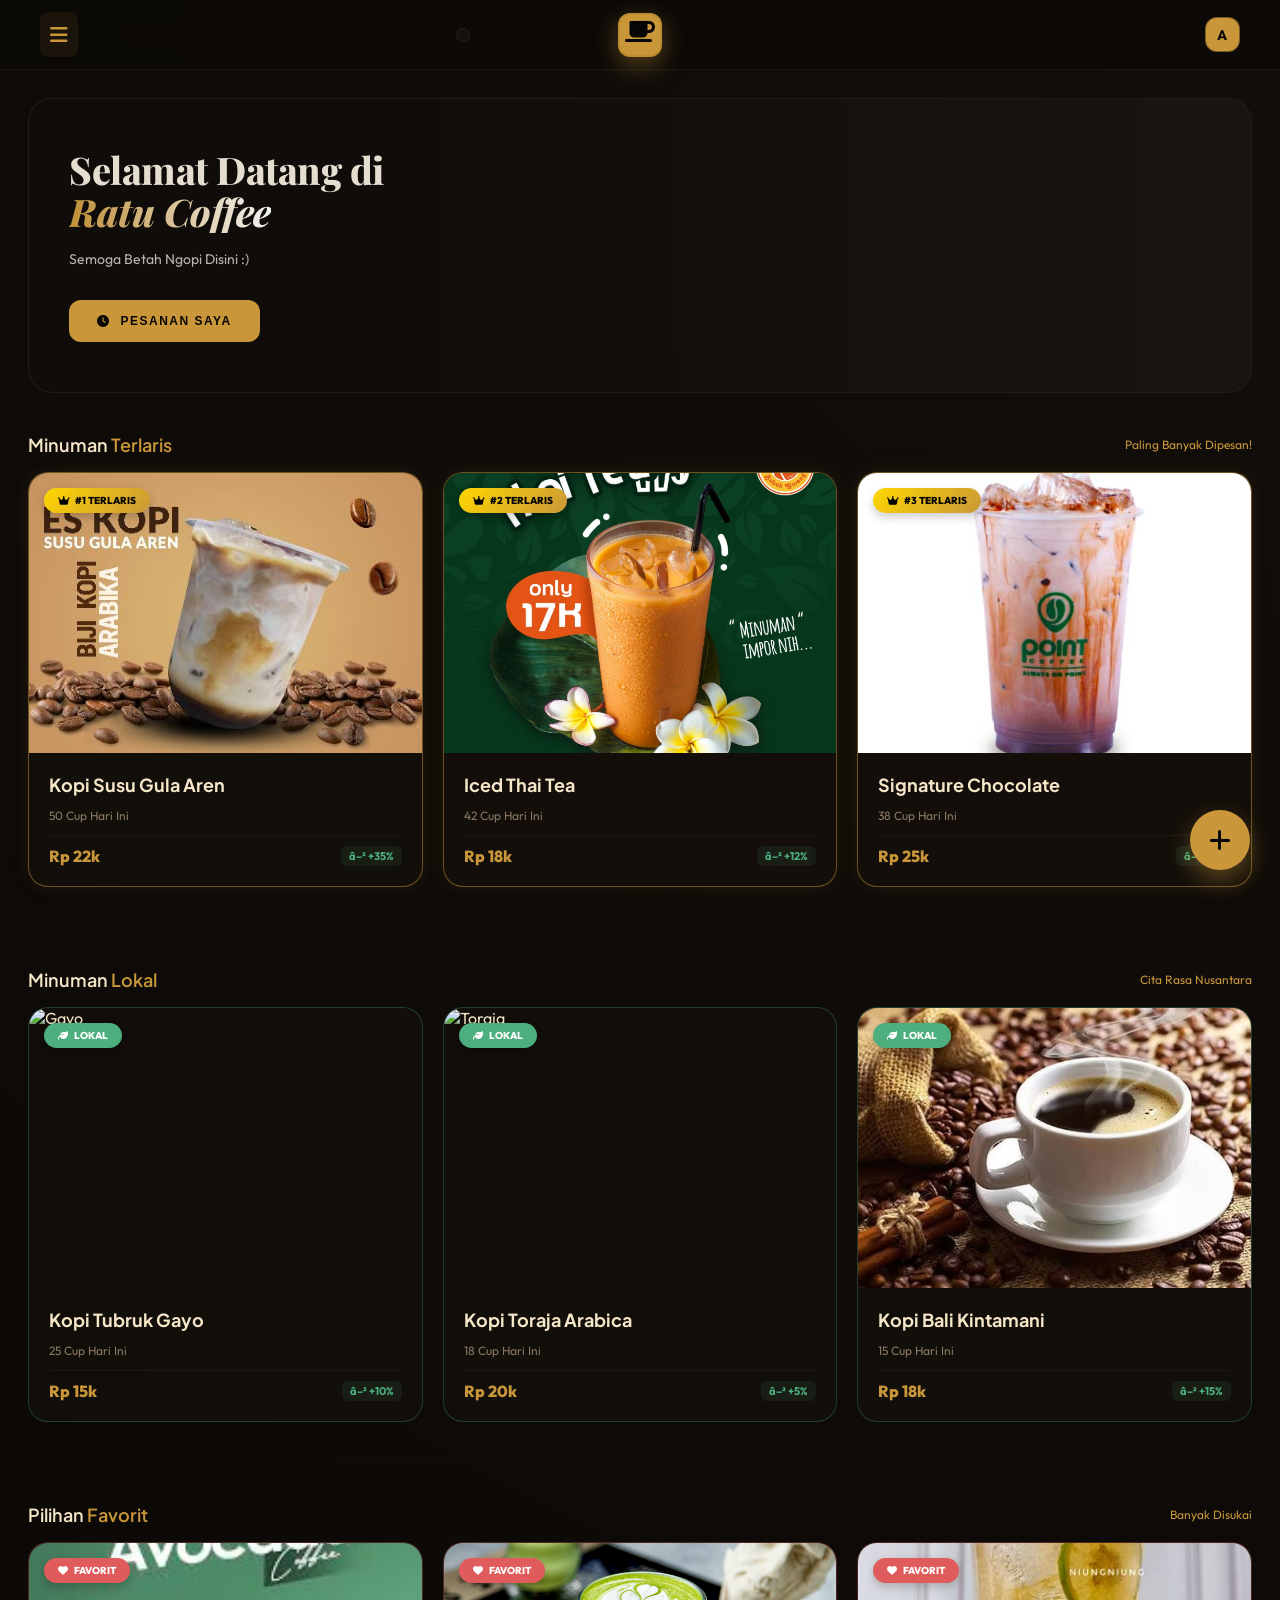
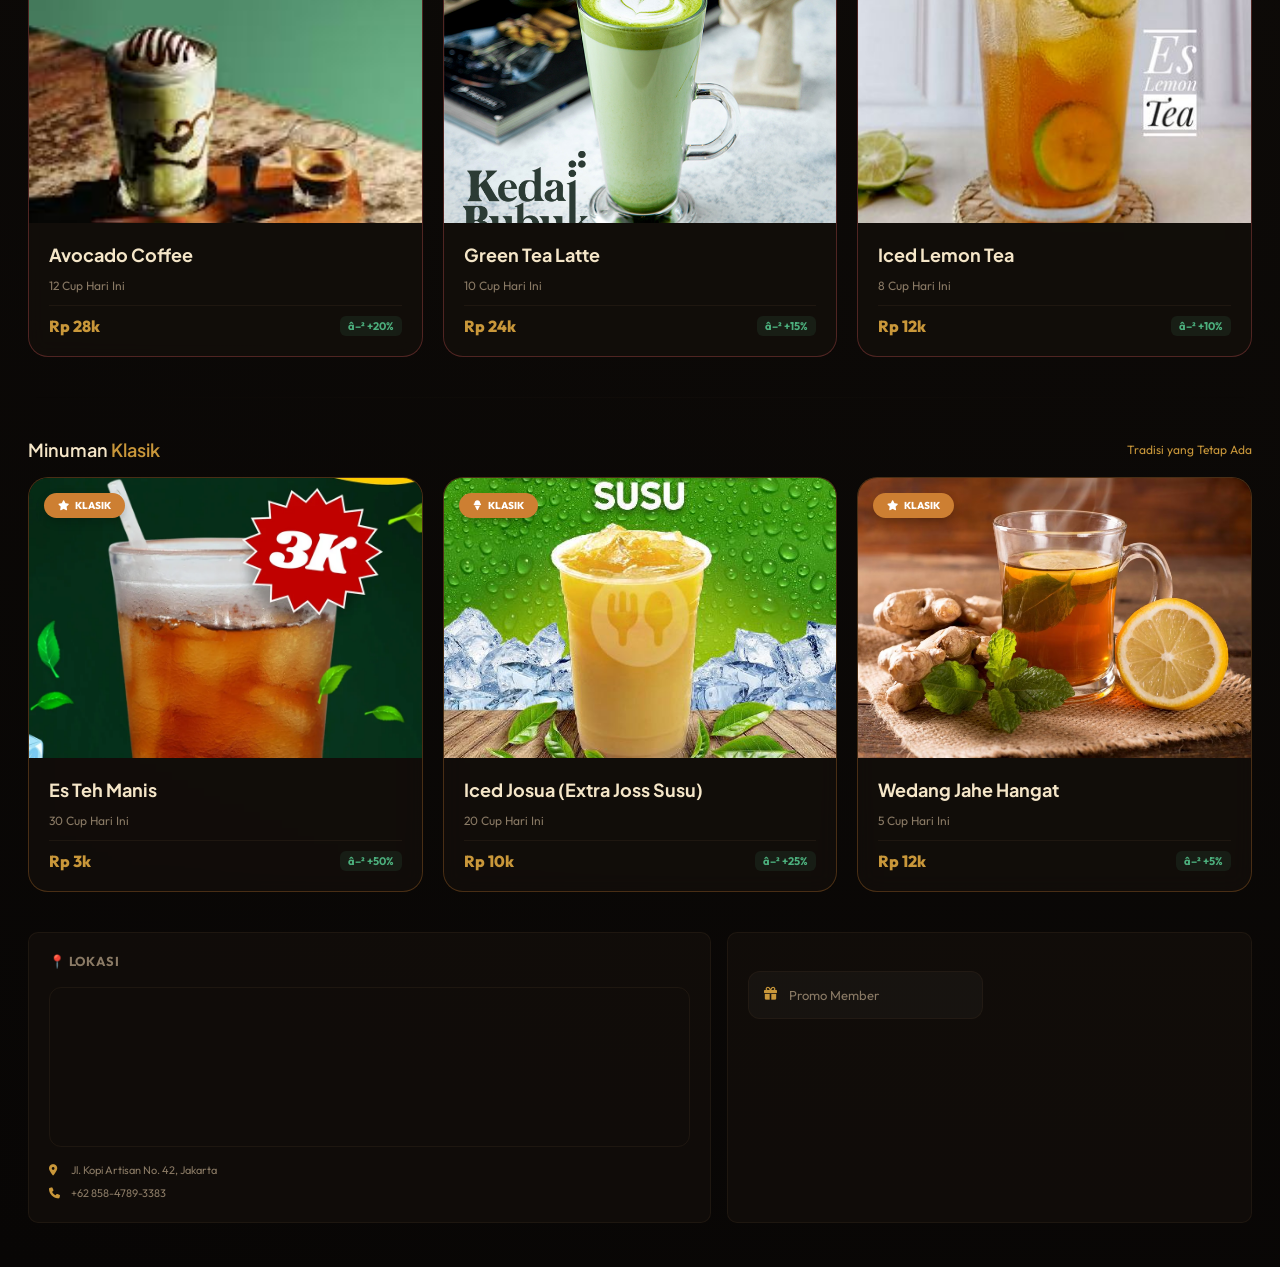
==== commit aecf20cd: "Add files via upload" ====
--- a/dashboard.html
+++ b/dashboard.html
@@ -89,7 +89,7 @@
 
       <div
         id="side-dashboard"
-        class="sidebar-item active"
+        class="sidebar-item"
         onclick="scrollToTop()"
       >
         <span class="s-icon"><i class="fas fa-th-large"></i></span> Dashboard
@@ -97,7 +97,7 @@
       <div
         id="side-products"
         class="sidebar-item"
-        onclick="scrollToInventory()"
+        onclick="scrollToProducts()"
       >
         <span class="s-icon"><i class="fas fa-mug-hot"></i></span> Produk
       </div>
@@ -239,7 +239,7 @@
         <div class="hero" id="hero-section" style="border-radius: 24px; margin-bottom: 40px; overflow: hidden; position: relative; min-height: 250px; background: #1a1510; border: 1px solid var(--card-border); padding: 50px 40px; display: block;">
           <div class="hero-bg" style="opacity: 0.4; filter: brightness(0.8) contrast(1.1);"></div>
           <div class="hero-content" style="position: relative; z-index: 2; max-width: 500px; text-align: left;">
-            <div class="hero-title" style="font-size: 38px; font-weight: 800; line-height: 1.1; margin-bottom: 15px; letter-spacing: -0.5px; color: var(--cream);">
+            <div class="hero-title" style="font-size: 38px; font-weight: 800; line-height: 1.1; margin-bottom: 15px; letter-spacing: -0.5px; color: #f1e9db;">
               Selamat Datang di<br />
               <span style="
                 color: var(--gold); 
@@ -254,7 +254,7 @@
                 animation: floatText 4s ease-in-out infinite, goldShimmer 6s linear infinite;
               ">Ratu Coffee</span>
             </div>
-            <div class="hero-sub" style="color: var(--muted); font-size: 14px; margin-bottom: 30px; line-height: 1.6;">
+            <div class="hero-sub" style="color: rgba(255,255,255,0.7); font-size: 14px; margin-bottom: 30px; line-height: 1.6;">
               Semoga Betah Ngopi Disini :)
             </div>
             <div class="hero-btns">
@@ -278,7 +278,7 @@
               <div style="font-size: 10px; color: #2ecc71; font-weight: 800; background: rgba(46, 204, 113, 0.1); padding: 4px 8px; border-radius: 20px;">HARI INI</div>
             </div>
             <div>
-              <div class="stat-val" id="stat-revenue" style="font-size: 24px; font-weight: 800; color: white;">Rp 0</div>
+              <div class="stat-val" id="stat-revenue" style="font-size: 24px; font-weight: 800; color: var(--cream);">Rp 0</div>
               <div class="stat-label" style="font-size: 11px; color: var(--muted); text-transform: uppercase; letter-spacing: 0.5px; font-weight: 700;">Total Penjualan</div>
             </div>
           </div>
@@ -294,7 +294,7 @@
               </button>
             </div>
             <div>
-              <div class="stat-val" id="stat-orders" style="font-size: 24px; font-weight: 800; color: white;">0</div>
+              <div class="stat-val" id="stat-orders" style="font-size: 24px; font-weight: 800; color: var(--cream);">0</div>
               <div class="stat-label" style="font-size: 11px; color: var(--muted); text-transform: uppercase; letter-spacing: 0.5px; font-weight: 700;">Transaksi Berhasil</div>
             </div>
           </div>
@@ -310,7 +310,7 @@
               </button>
             </div>
             <div>
-              <div class="stat-val" id="stat-customers" style="font-size: 24px; font-weight: 800; color: white;">0</div>
+              <div class="stat-val" id="stat-customers" style="font-size: 24px; font-weight: 800; color: var(--cream);">0</div>
               <div class="stat-label" style="font-size: 11px; color: var(--muted); text-transform: uppercase; letter-spacing: 0.5px; font-weight: 700;">Pelanggan Terdaftar</div>
             </div>
           </div>
@@ -341,7 +341,7 @@
         </div>
 
         <!-- SECTION: MINUMAN TERLARIS -->
-        <div class="section-head">
+        <div class="section-head" id="products-section">
           <div class="section-title">Minuman <span>Terlaris</span></div>
           <div class="section-link">Paling Banyak Dipesan!</div>
         </div>
@@ -919,10 +919,10 @@
           sidebarBackdrop.classList.toggle("active");
         }
 
-        function closeSidebar() {
+        window.closeSidebar = function() {
           sidebar.classList.remove("open");
           sidebarBackdrop.classList.remove("active");
-        }
+        };
 
         if (menuToggle && sidebar) {
           menuToggle.addEventListener("click", toggleSidebar);
@@ -1295,6 +1295,7 @@
       function openPromoManagementModal() {
         document.getElementById("promoManagementModal").style.display = "flex";
         renderPromoUserList();
+        if (window.closeSidebar) closeSidebar();
       }
 
       function closePromoManagementModal() {
@@ -1555,9 +1556,9 @@
           div.className = "order-row";
           div.style.marginBottom = "15px";
           div.style.padding = "20px";
-          div.style.background = "rgba(255,255,255,0.02)";
+          div.style.background = "var(--gold-dim)";
           div.style.borderRadius = "16px";
-          div.style.border = "1px solid rgba(255,255,255,0.05)";
+          div.style.border = "1px solid var(--card-border)";
 
           const isDone = o.status === "done";
           const statusColor = isDone ? "#2ecc71" : "#f1c40f";
@@ -1569,7 +1570,7 @@
                 <span style="color:var(--gold); font-weight:800; font-size:12px;">${o.id}</span>
                 <span style="background:rgba(${isDone ? "46,204,113" : "241,196,15"},0.1); color:${statusColor}; font-size:10px; padding:4px 10px; border-radius:20px; font-weight:700;">${statusText}</span>
               </div>
-              <div style="color:white; font-size:14px; font-weight:700; margin-bottom:5px;">${o.item}</div>
+              <div style="color:var(--cream); font-size:14px; font-weight:700; margin-bottom:5px;">${o.item}</div>
               <div style="color:var(--muted); font-size:11px;">Meja: ${o.table} • ${o.payment}</div>
             </div>
             <div style="text-align:right; min-width:120px;">
@@ -2037,7 +2038,7 @@
           } else if (customerNameInput) {
             customerNameInput.readOnly = false;
             customerNameInput.style.background = "rgba(0,0,0,0.3)";
-            customerNameInput.style.color = "white";
+            customerNameInput.style.color = "var(--cream)";
           }
 
           // If not editing, reset. If editing, it's already set by editMyOrder
@@ -2262,14 +2263,21 @@
       function scrollToSection(id) {
         const target = document.getElementById(id);
         if (target) target.scrollIntoView({ behavior: "smooth" });
-        const sidebar = document.querySelector(".sidebar");
-        if (window.innerWidth <= 1200 && sidebar)
-          sidebar.classList.remove("open");
+        if (window.closeSidebar) closeSidebar();
+      }
+
+      function scrollToInventory() {
+        scrollToSection("card-stock");
+      }
+
+      function scrollToProducts() {
+        scrollToSection("products-section");
       }
 
       function openMyOrdersModal() {
         renderMyOrders();
         document.getElementById("myOrdersModal").style.display = "flex";
+        if (window.closeSidebar) closeSidebar();
       }
 
       function closeMyOrdersModal() {
@@ -2343,6 +2351,7 @@
       function openPromoModal() {
         const modal = document.getElementById("promoModal");
         if (modal) modal.style.display = "flex";
+        if (window.closeSidebar) closeSidebar();
       }
 
       function closePromoModal() {
@@ -2358,6 +2367,7 @@
       function openCustomerModal() {
         document.getElementById("customerModal").style.display = "flex";
         renderCustomerList();
+        if (window.closeSidebar) closeSidebar();
       }
 
       function closeCustomerModal() {
@@ -2394,7 +2404,7 @@
               ${initial}
             </div>
             <div style="flex:1">
-              <div style="color:white; font-size:14px; font-weight:700; letter-spacing:-0.2px;">${name}</div>
+              <div style="color:var(--cream); font-size:14px; font-weight:700; letter-spacing:-0.2px;">${name}</div>
               <div style="color:var(--muted); font-size:11px;">${email}</div>
             </div>
             <button onclick="deleteCustomerPermanently('${email}')" 
@@ -2462,6 +2472,7 @@
         }
         document.getElementById("reportModal").style.display = "flex";
         renderBusinessReport();
+        if (window.closeSidebar) closeSidebar();
       }
 
       function closeReportModal() {
@@ -2504,7 +2515,7 @@
             </div>
             <div style="background:rgba(255,255,255,0.03); padding:15px; border-radius:16px; border:1px solid rgba(255,255,255,0.05); text-align:center;">
               <div style="color:var(--muted); font-size:10px; text-transform:uppercase; font-weight:700;">Pesanan Sukses</div>
-              <div style="color:white; font-size:16px; font-weight:800; margin-top:5px;">${totalSuccess}</div>
+              <div style="color:var(--cream); font-size:16px; font-weight:800; margin-top:5px;">${totalSuccess}</div>
             </div>
             <div style="background:rgba(231,76,60,0.05); padding:15px; border-radius:16px; border:1px solid rgba(231,76,60,0.1); text-align:center;">
               <div style="color:var(--muted); font-size:10px; text-transform:uppercase; font-weight:700;">Pesanan Batal</div>
@@ -2617,7 +2628,7 @@
         document.getElementById("profile-modal-name").innerText = name;
         document.getElementById("profile-modal-role").innerText = role;
 
-        // Set Last Login to current time for simulation
+        // Set Last Login
         const now = new Date();
         const days = ["Minggu", "Senin", "Selasa", "Rabu", "Kamis", "Jumat", "Sabtu"];
         const dayName = days[now.getDay()];
@@ -2641,9 +2652,7 @@
         const statusArea = document.getElementById("promo-status-area");
         const promoInputArea = document.getElementById("promo-input-area");
         
-        // Cek promo active or not dan render area yang sesuai
         if (role === "Tamu" || role === "Manajer") {
-          // Manajer dan Tamu tidak mendapatkan fitur klaim promo di profil
           if (statusArea) statusArea.style.display = "none";
           if (promoInputArea) promoInputArea.style.display = "none";
         } else {
@@ -2659,6 +2668,7 @@
         }
 
         document.getElementById("profileModal").style.display = "flex";
+        if (window.closeSidebar) closeSidebar();
       }
 
       function closeProfileModal() {
@@ -2788,6 +2798,7 @@
         // Highlight active theme
         const currentTheme = localStorage.getItem("theme") || "dark";
         setTheme(currentTheme);
+        if (window.closeSidebar) closeSidebar();
       }
 
       function scrollToTop() {
@@ -2796,7 +2807,7 @@
         document
           .querySelectorAll(".sidebar-item")
           .forEach((item) => item.classList.remove("active"));
-        document.getElementById("side-dashboard").classList.add("active");
+        document.getElementById("side-dashboard"); // Removed .active
         if (window.innerWidth <= 1024) closeSidebar();
       }
 
@@ -3147,9 +3158,9 @@
               position: absolute;
               top: 20px;
               right: 20px;
-              background: rgba(255, 255, 255, 0.05);
+              background: var(--gold-dim);
               border: none;
-              color: white;
+              color: var(--cream);
               width: 32px;
               height: 32px;
               border-radius: 50%;
@@ -3403,7 +3414,7 @@
               </div>
               <div>
                 <div style="font-size: 10px; color: var(--muted); text-transform: uppercase; font-weight: 700; letter-spacing: 0.5px; margin-bottom: 2px;">Status Akun</div>
-                <div style="color: white; font-size: 14px; font-weight: 700; display: flex; align-items: center; gap: 8px;">
+                <div style="color: var(--cream); font-size: 14px; font-weight: 700; display: flex; align-items: center; gap: 8px;">
                   <span style="width: 8px; height: 8px; background: #2ecc71; border-radius: 50%; display: inline-block;"></span>
                   Aktif Sekarang
                 </div>
@@ -3416,7 +3427,7 @@
               </div>
               <div>
                 <div style="font-size: 10px; color: var(--muted); text-transform: uppercase; font-weight: 700; letter-spacing: 0.5px; margin-bottom: 2px;">Terakhir Login</div>
-                <div id="profile-modal-last-login" style="color: white; font-size: 14px; font-weight: 700;">Hari Ini, 08:30</div>
+                <div id="profile-modal-last-login" style="color: var(--cream); font-size: 14px; font-weight: 700;">Hari Ini, 08:30</div>
               </div>
             </div>
           </div>
@@ -3437,7 +3448,7 @@
               <i class="fas fa-ticket-alt"></i> Klaim Kode Promo
             </div>
             <div style="display: flex; gap: 10px;">
-              <input type="text" id="promo-code-input" placeholder="Masukkan Kode" style="flex: 1; padding: 12px; border-radius: 12px; background: rgba(0,0,0,0.3); border: 1px solid rgba(255,255,255,0.1); color: white; text-transform: uppercase; outline: none; transition: 0.3s;" onfocus="this.style.borderColor='var(--gold)'" onblur="this.style.borderColor='rgba(255,255,255,0.1)'" />
+              <input type="text" id="promo-code-input" placeholder="Masukkan Kode" style="flex: 1; padding: 12px; border-radius: 12px; background: rgba(0,0,0,0.05); border: 1px solid rgba(0,0,0,0.1); color: var(--cream); text-transform: uppercase; outline: none; transition: 0.3s;" onfocus="this.style.borderColor='var(--gold)'" onblur="this.style.borderColor='rgba(0,0,0,0.1)'" />
               <button onclick="redeemPromoCode()" class="nav-btn-gold" style="padding: 0 20px; border-radius: 12px; font-weight: 700; border: none; cursor: pointer; display: flex; align-items: center; gap: 6px;">
                 <i class="fas fa-check"></i> Klaim
               </button>
@@ -3485,7 +3496,7 @@
       >
         <div class="modal-header" style="border:none; padding: 30px 30px 10px 30px;">
           <div class="modal-title" style="font-size: 22px; font-weight: 800;">Pengaturan <span>Tampilan</span></div>
-          <button class="modal-close" onclick="closeSettingsModal()" style="background: rgba(255,255,255,0.05); border-radius: 50%; width: 40px; height: 40px; display: flex; align-items: center; justify-content: center; font-size: 20px;">
+          <button class="modal-close" onclick="closeSettingsModal()" style="background: var(--gold-dim); color: var(--cream); border-radius: 50%; width: 40px; height: 40px; display: flex; align-items: center; justify-content: center; font-size: 20px; border: none; cursor: pointer;">
             &times;
           </button>
         </div>
@@ -4305,9 +4316,9 @@
               position: absolute;
               top: 20px;
               right: 20px;
-              background: rgba(255, 255, 255, 0.05);
+              background: var(--gold-dim);
               border: none;
-              color: white;
+              color: var(--cream);
               width: 32px;
               height: 32px;
               border-radius: 50%;
@@ -4371,7 +4382,7 @@
       <div class="modal-card" style="max-width: 600px; border-radius: 32px; overflow: hidden; background: var(--surface); border: 1px solid var(--card-border); box-shadow: 0 25px 50px rgba(0,0,0,0.5);">
         <div class="modal-header" style="border:none; padding: 30px 30px 10px 30px; display: flex; justify-content: space-between; align-items: center;">
           <div class="modal-title" style="font-size: 22px; font-weight: 800;">Riwayat <span style="color: var(--gold);">Pemesanan Saya</span></div>
-          <button class="modal-close" onclick="closeMyOrdersModal()" style="background: rgba(255,255,255,0.05); border: none; color: white; border-radius: 50%; width: 40px; height: 40px; display: flex; align-items: center; justify-content: center; font-size: 20px; cursor: pointer;">
+          <button class="modal-close" onclick="closeMyOrdersModal()" style="background: var(--gold-dim); border: none; color: var(--cream); border-radius: 50%; width: 40px; height: 40px; display: flex; align-items: center; justify-content: center; font-size: 20px; cursor: pointer;">
             &times;
           </button>
         </div>
--- a/dashboard.css
+++ b/dashboard.css
@@ -24,13 +24,13 @@
 
 /* LIGHT MODE THEME */
 body.light-mode {
-  --black: #f5f5f5;
+  --black: #000000; /* Real black for buttons and text */
   --dark: #ffffff;
   --surface: #ffffff;
   --card: rgba(255, 255, 255, 0.9);
-  --card-border: rgba(0, 0, 0, 0.08);
-  --cream: #2d241e;
-  --muted: #6d5d51;
+  --card-border: rgba(0, 0, 0, 0.1);
+  --cream: #000000; /* Real black as requested */
+  --muted: #4a3a28; /* Darker muted */
   --muted2: #e0d0c0;
   --gold-dim: rgba(201, 151, 58, 0.15);
 }
@@ -42,8 +42,7 @@
   border-right: 1px solid var(--card-border);
 }
 body.light-mode .sidebar-item { color: #2d241e; }
-body.light-mode .sidebar-item:hover, 
-body.light-mode .sidebar-item.active {
+body.light-mode .sidebar-item:hover {
   background: var(--gold-dim);
 }
 body.light-mode .stat,
@@ -183,6 +182,10 @@
   align-items: center;
   justify-content: center;
   transform: translateY(4px); /* Increased nudge for perfect visual centering */
+}
+body.light-mode .customer-welcome span,
+body.light-mode .customer-welcome i {
+  color: #ffffff !important;
 }
 @keyframes floatWelcome {
   0%, 100% { transform: translateX(-50%) translateY(0) scale(1); }
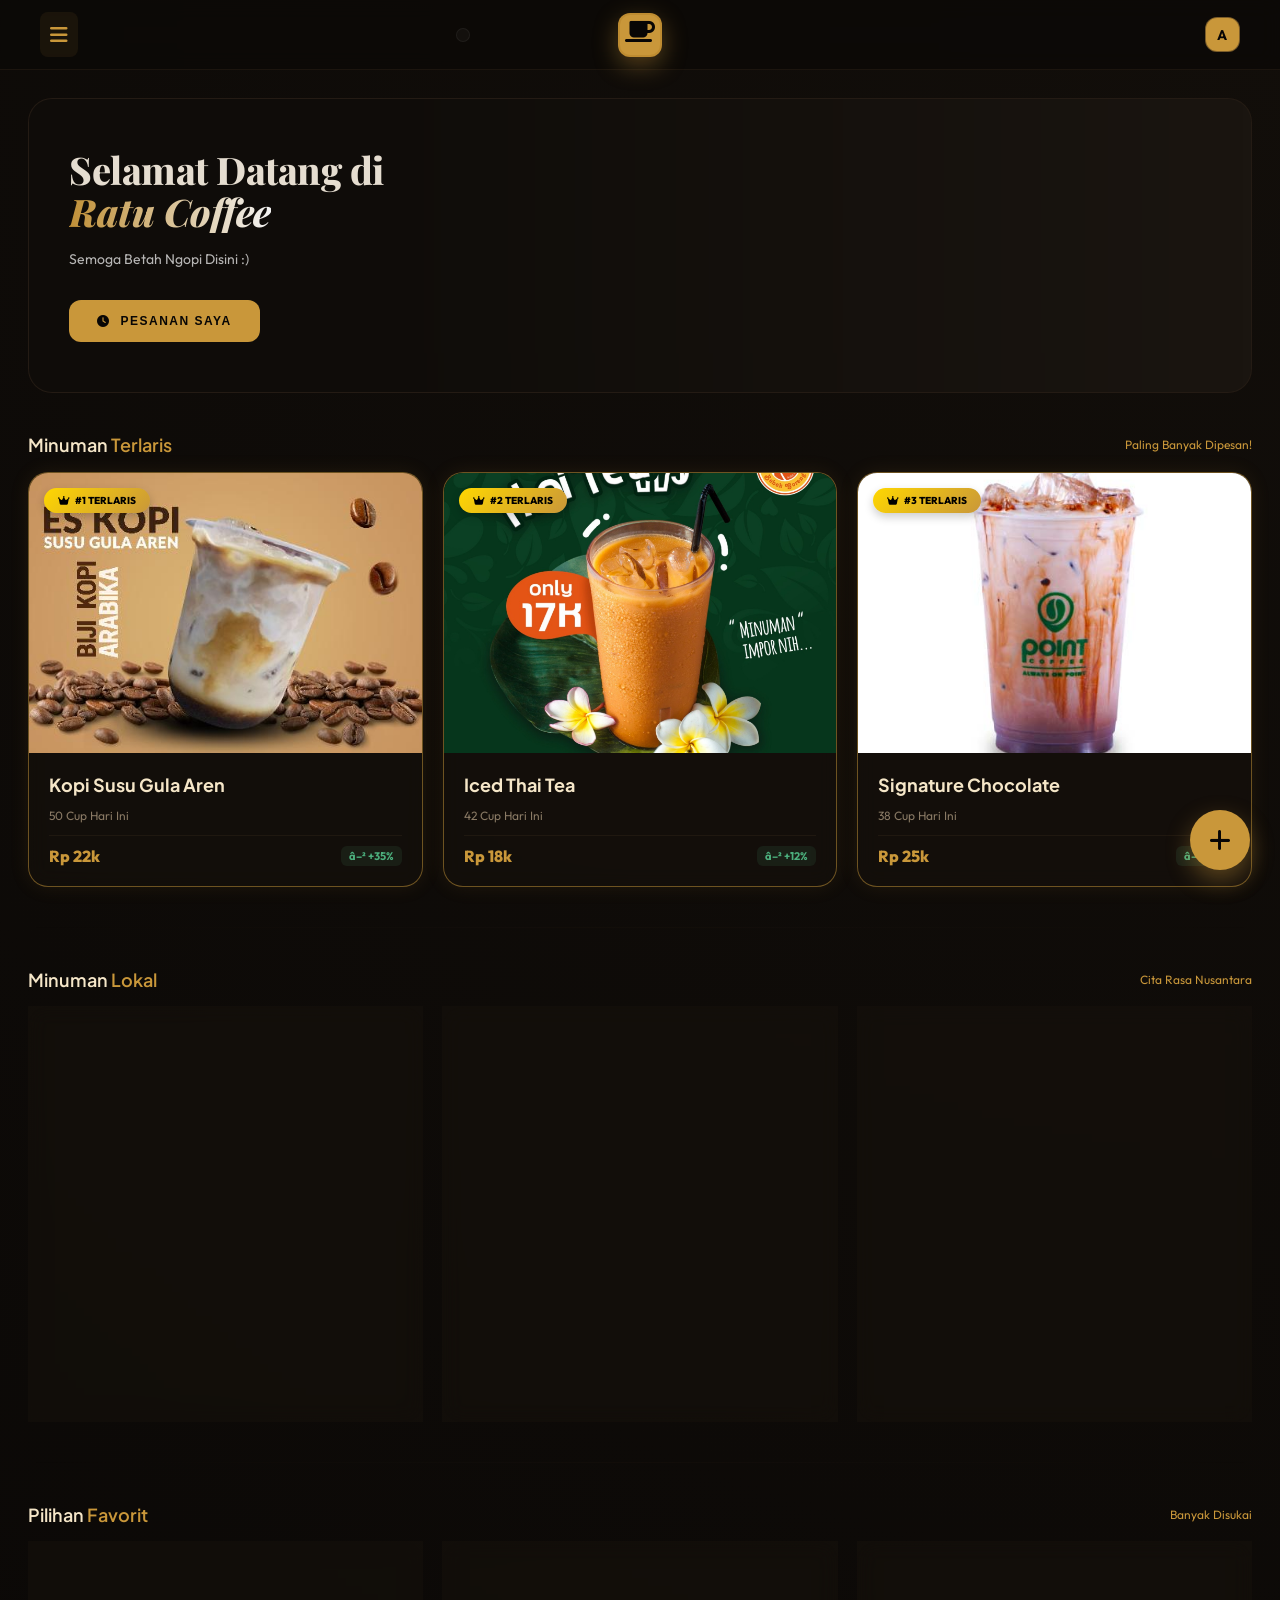
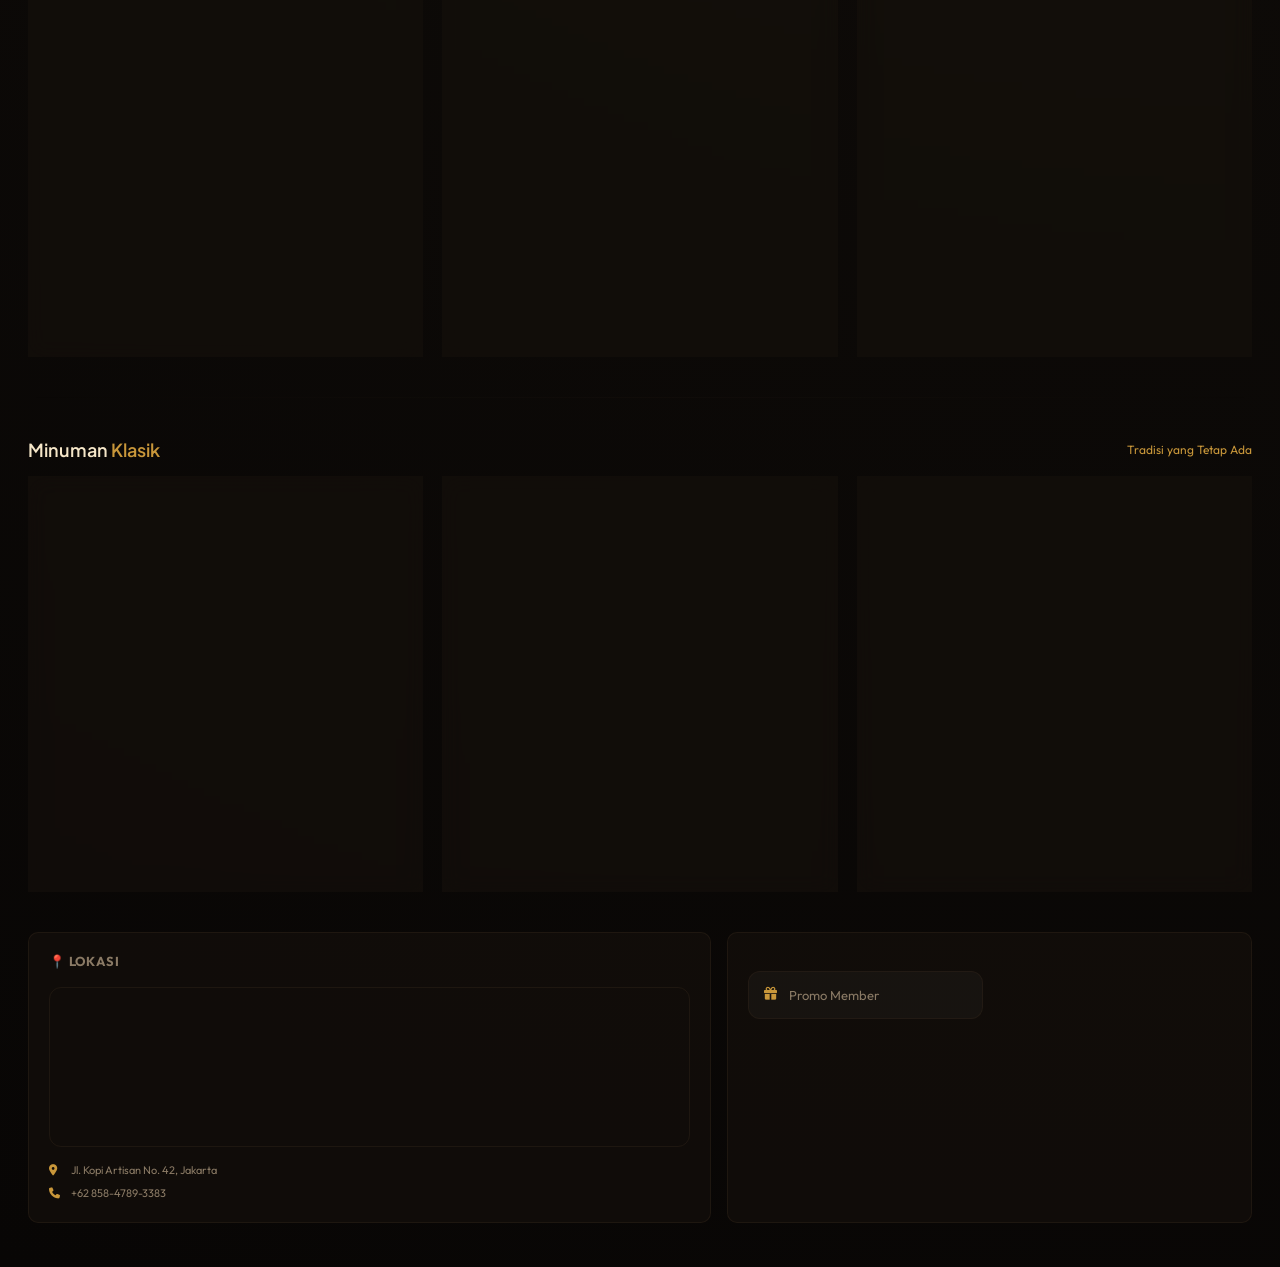
==== commit b5a5b517: "Add files via upload" ====
--- a/dashboard.html
+++ b/dashboard.html
@@ -1553,42 +1553,46 @@
 
         myOrders.forEach((o) => {
           const div = document.createElement("div");
-          div.className = "order-row";
+          div.className = "order-row-customer";
           div.style.marginBottom = "15px";
           div.style.padding = "20px";
           div.style.background = "var(--gold-dim)";
           div.style.borderRadius = "16px";
           div.style.border = "1px solid var(--card-border)";
+          div.style.position = "relative";
+          div.style.overflow = "hidden";
 
           const isDone = o.status === "done";
           const statusColor = isDone ? "#2ecc71" : "#f1c40f";
           const statusText = isDone ? "SELESAI" : "PROSES";
 
           div.innerHTML = `
-            <div style="flex:1">
-              <div style="display:flex; justify-content:space-between; align-items:center; margin-bottom:10px;">
-                <span style="color:var(--gold); font-weight:800; font-size:12px;">${o.id}</span>
-                <span style="background:rgba(${isDone ? "46,204,113" : "241,196,15"},0.1); color:${statusColor}; font-size:10px; padding:4px 10px; border-radius:20px; font-weight:700;">${statusText}</span>
-              </div>
-              <div style="color:var(--cream); font-size:14px; font-weight:700; margin-bottom:5px;">${o.item}</div>
-              <div style="color:var(--muted); font-size:11px;">Meja: ${o.table} • ${o.payment}</div>
-            </div>
-            <div style="text-align:right; min-width:120px;">
-              <div style="color:var(--gold); font-size:16px; font-weight:800; margin-bottom:10px;">${o.price}</div>
-              <div style="display:flex; flex-direction:column; gap:8px;">
-                ${
-                  !isDone
-                    ? `
-                  <button onclick="editMyOrder('${o.id}')" style="background:var(--gold); color:var(--black); border:none; padding:8px 12px; border-radius:8px; font-size:10px; font-weight:800; cursor:pointer; text-transform:uppercase;">
-                    <i class="fas fa-plus"></i> Tambah Menu
+            <div style="width:100%">
+              <div style="display:flex; justify-content:space-between; align-items:center; margin-bottom:12px;">
+                <span style="color:var(--gold); font-weight:800; font-size:11px; letter-spacing:1px;">#${o.id.replace('ORD-','')}</span>
+                <span style="background:rgba(${isDone ? "46,204,113" : "241,196,15"},0.1); color:${statusColor}; font-size:9px; padding:4px 10px; border-radius:20px; font-weight:700;">${statusText}</span>
+              </div>
+              
+              <div style="color:var(--cream); font-size:15px; font-weight:700; margin-bottom:8px; line-height:1.4; word-wrap: break-word;">${o.item}</div>
+              
+              <div style="display:flex; justify-content:space-between; align-items:flex-end; margin-top:10px; border-top:1px solid rgba(255,255,255,0.05); padding-top:10px;">
+                <div style="color:var(--muted); font-size:11px;">
+                   Meja: <span style="color:var(--cream)">${o.table}</span><br>
+                   <span style="font-size:10px; opacity:0.7">${o.payment}</span>
+                </div>
+                <div style="color:var(--gold); font-size:18px; font-weight:900;">${o.price}</div>
+              </div>
+
+              ${!isDone ? `
+                <div style="display:grid; grid-template-columns: 1fr 1fr; gap:10px; margin-top:15px;">
+                  <button onclick="editMyOrder('${o.id}')" style="background:var(--gold); color:var(--black); border:none; padding:12px; border-radius:10px; font-size:10px; font-weight:800; cursor:pointer; text-transform:uppercase; display:flex; align-items:center; justify-content:center; gap:5px;">
+                    <i class="fas fa-plus"></i> Tambah
                   </button>
-                  <button onclick="finishOrder('${o.id}')" style="background:rgba(46,204,113,0.2); color:#2ecc71; border:1px solid rgba(46,204,113,0.3); padding:8px 12px; border-radius:8px; font-size:10px; font-weight:800; cursor:pointer; text-transform:uppercase;">
+                  <button onclick="finishOrder('${o.id}')" style="background:rgba(46,204,113,0.15); color:#2ecc71; border:1px solid rgba(46,204,113,0.2); padding:12px; border-radius:10px; font-size:10px; font-weight:800; cursor:pointer; text-transform:uppercase; display:flex; align-items:center; justify-content:center; gap:5px;">
                     <i class="fas fa-check"></i> Selesai
                   </button>
-                `
-                    : ""
-                }
-              </div>
+                </div>
+              ` : ""}
             </div>
           `;
           container.appendChild(div);
--- a/dashboard.css
+++ b/dashboard.css
@@ -1570,6 +1570,10 @@
   #promo-input-area div[style*="margin-bottom: 12px"] {
     margin-bottom: 4px !important;
   }
+
+  .order-row-customer {
+    padding: 15px !important;
+  }
 }
 
   /* Perbaikan fitur Klaim agar presisi di layar sempit */
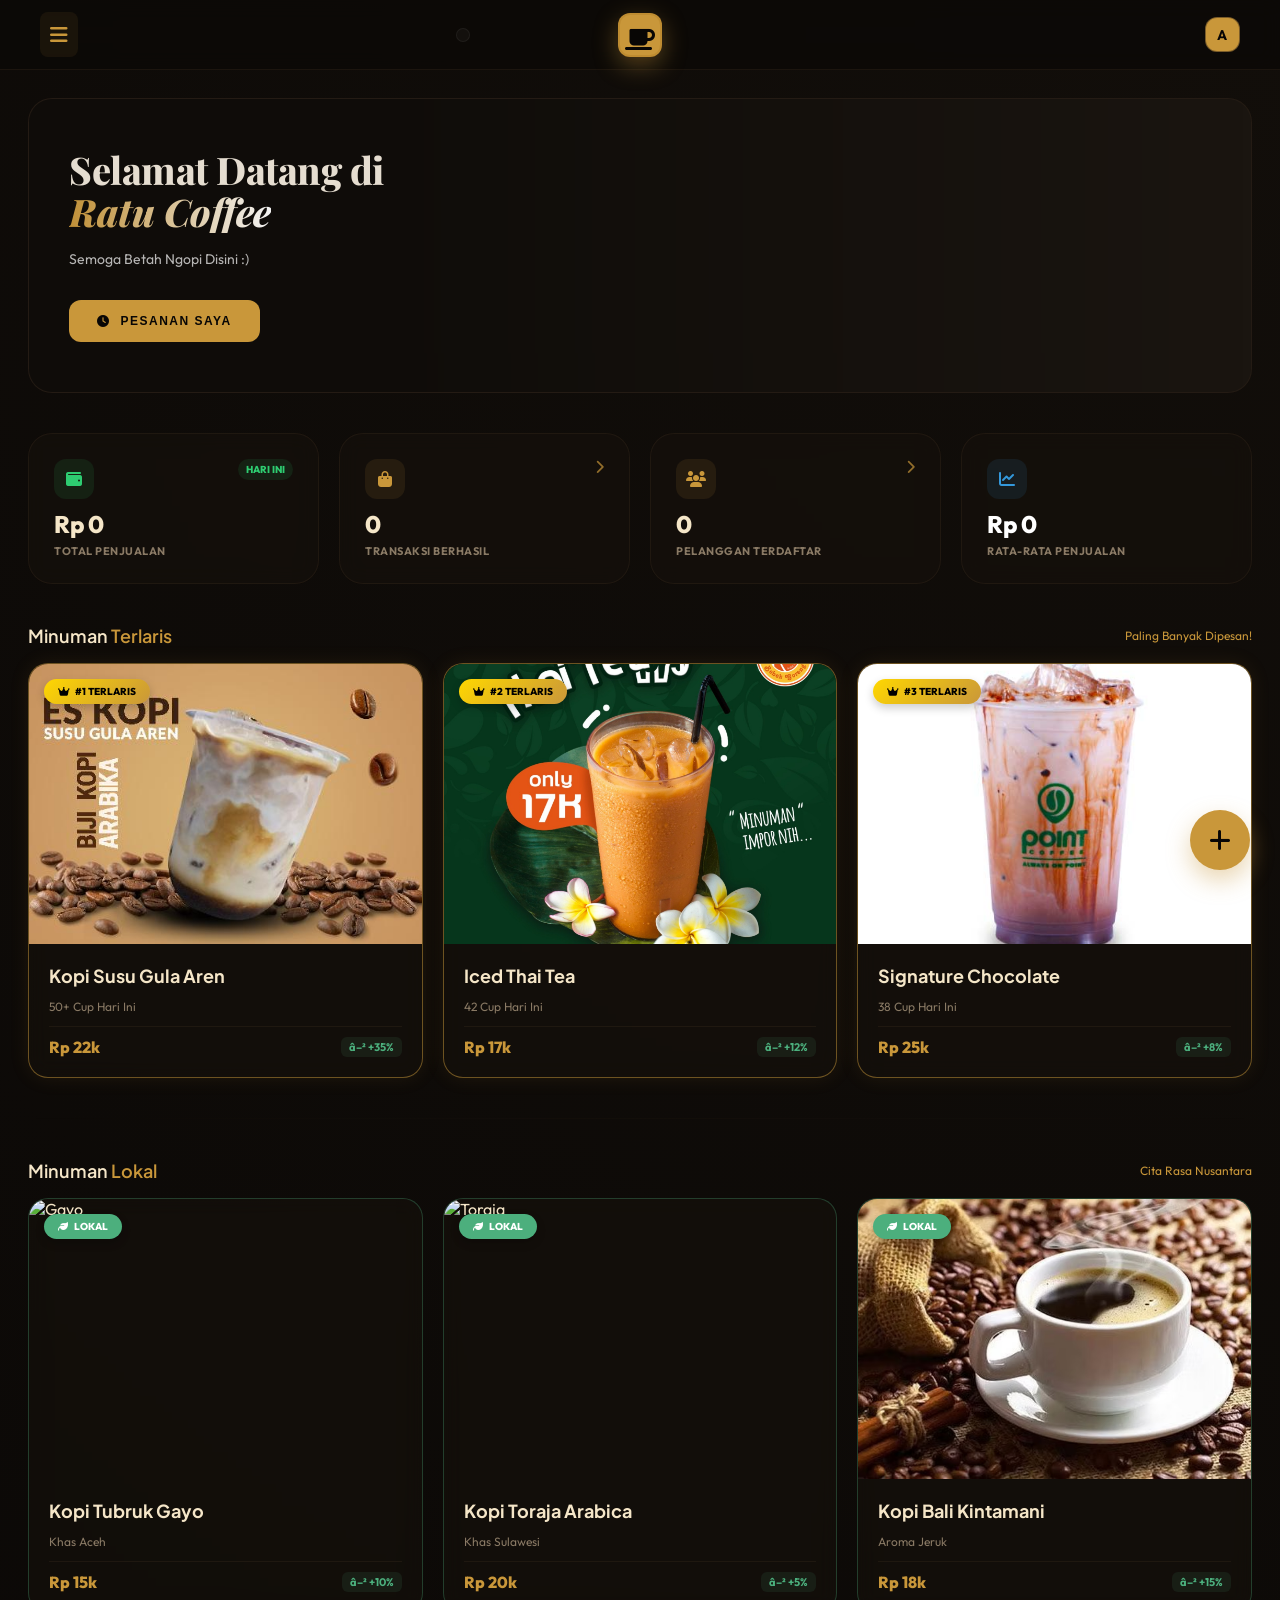
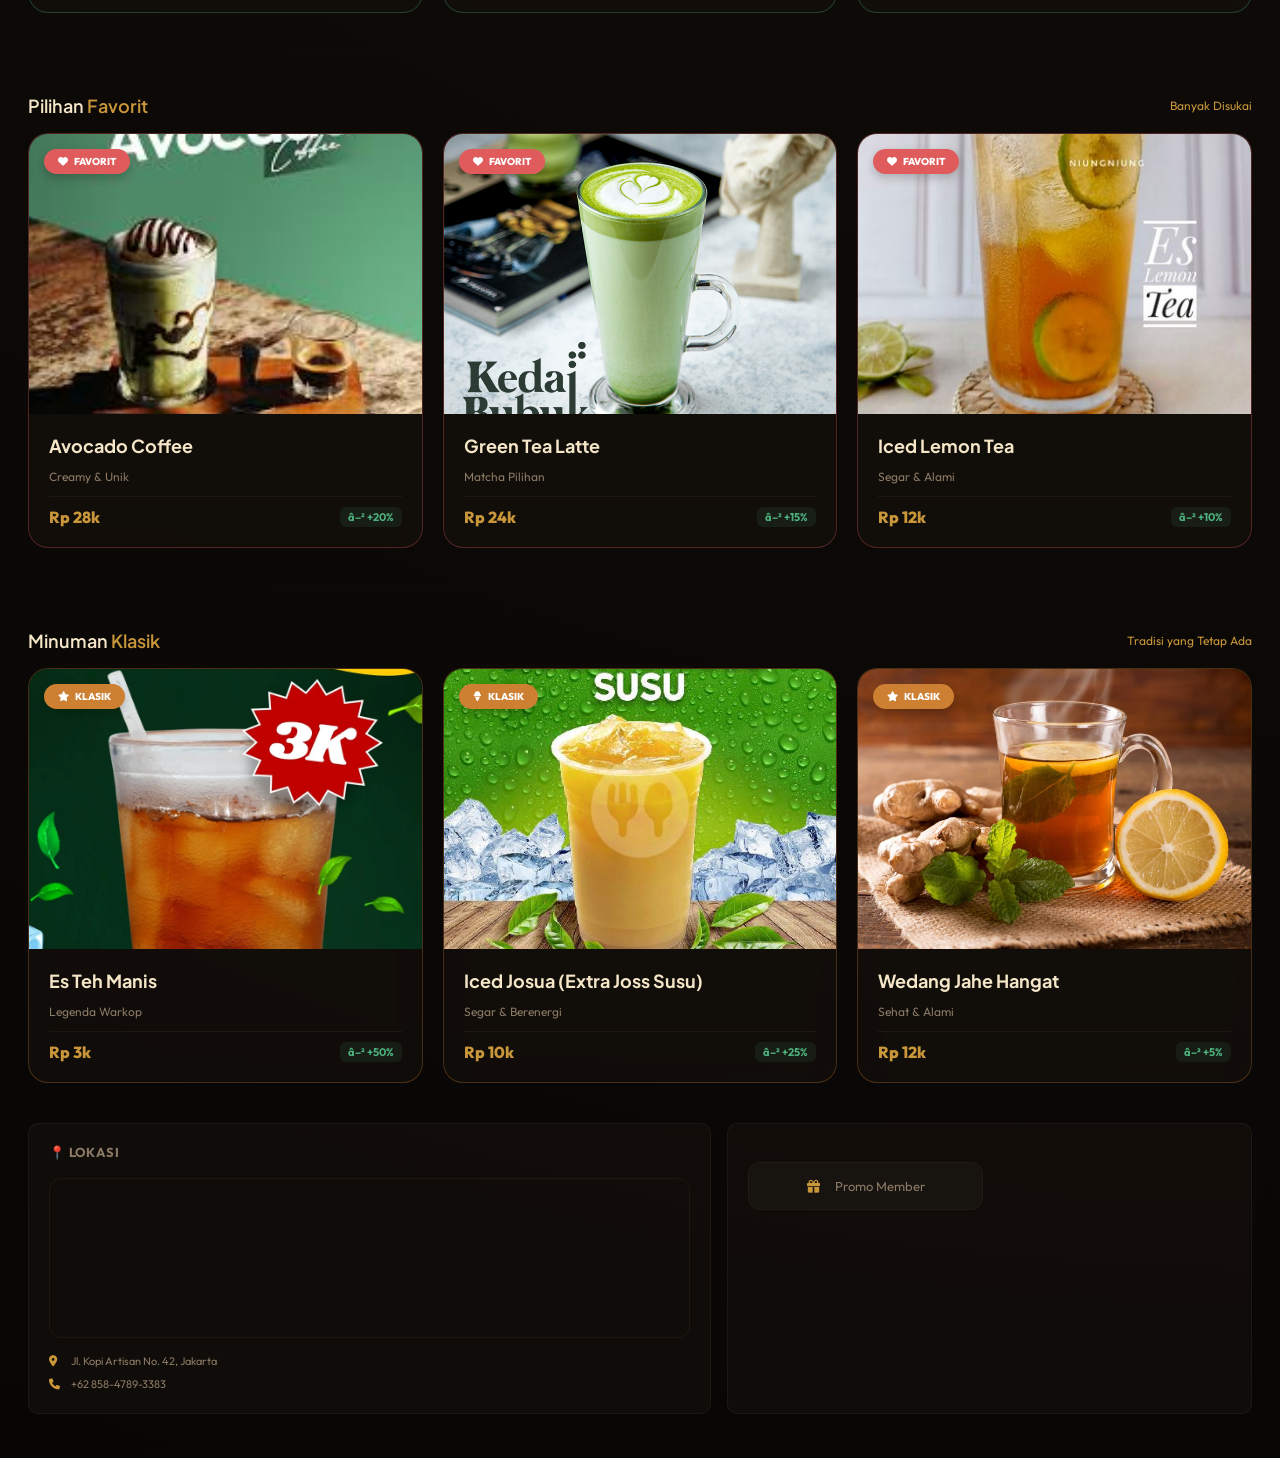
==== commit b947f84c: "Add files via upload" ====
--- a/dashboard.html
+++ b/dashboard.html
@@ -1860,11 +1860,17 @@
         // Update global price list
         baseItemPrices[name] = newVal;
 
-        // Persistent storage
+        // Persistent storage (Local)
         localStorage.setItem(
           "coffee_base_prices",
           JSON.stringify(baseItemPrices),
         );
+
+        // SYNC TO CLOUD (Firestore)
+        if (window.db) {
+          fs.setDoc(fs.doc(db, "settings", "menu_prices"), baseItemPrices, { merge: true })
+            .catch(e => console.error("Cloud sync failed:", e));
+        }
 
         alert(
           `Harga ${name} berhasil diperbarui menjadi Rp ${newVal.toLocaleString()}`,
@@ -2916,11 +2922,19 @@
               // Also sync personal order history
               const q = fs.query(fs.collection(db, "global_orders"), fs.where("uid", "==", uid), fs.orderBy("timestamp", "desc"), fs.limit(20));
               fs.onSnapshot(q, (snapshot) => {
-                orders = snapshot.docs.map(doc => ({...doc.data(), firestoreId: doc.id}));
-                renderMyOrders();
-              });
             }
           }
+
+          // 3. GLOBAL: Sync Menu Prices (Cloud to Local)
+          fs.onSnapshot(fs.doc(db, "settings", "menu_prices"), (doc) => {
+            if (doc.exists()) {
+              const cloudPrices = doc.data();
+              baseItemPrices = { ...defaultPrices, ...cloudPrices };
+              localStorage.setItem("coffee_base_prices", JSON.stringify(baseItemPrices));
+              updateMenuPrices();
+              renderPriceList();
+            }
+          });
         }
 
         // Randomize discount on first load if not present (10-50%)
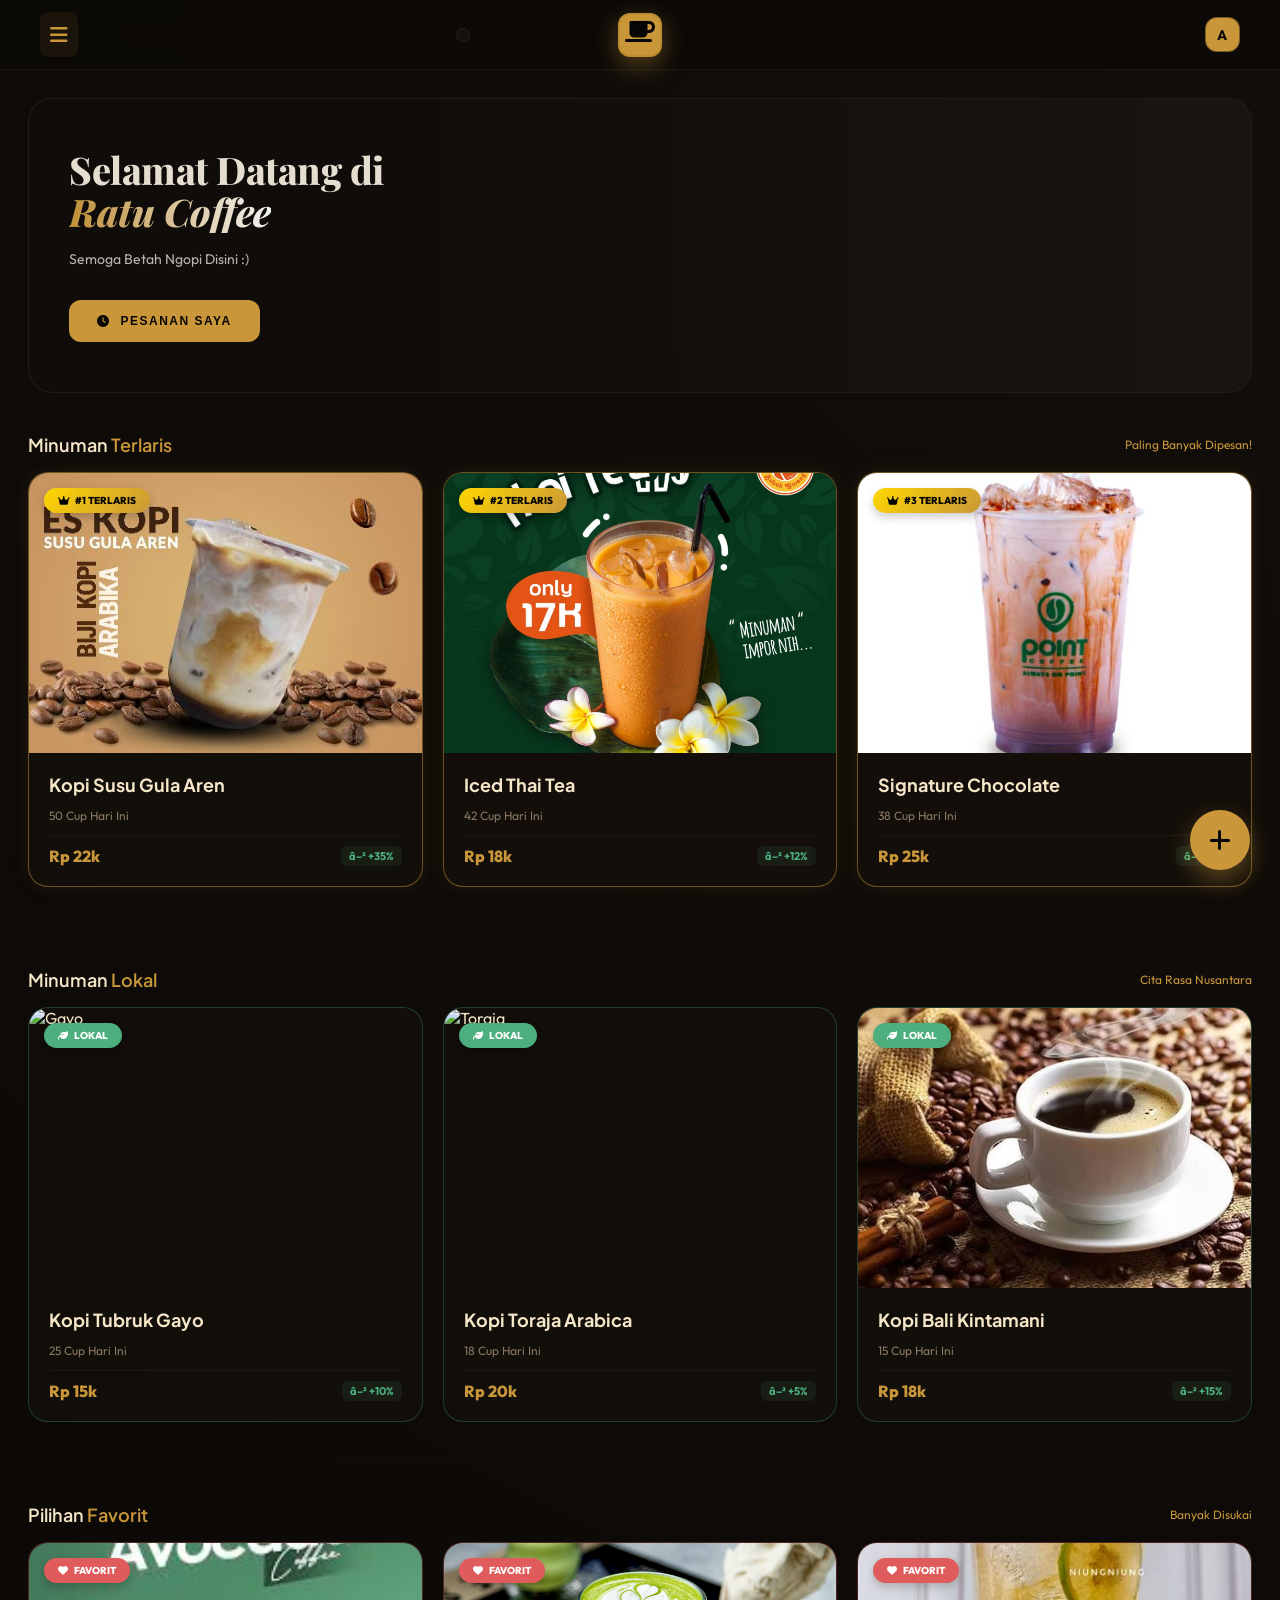
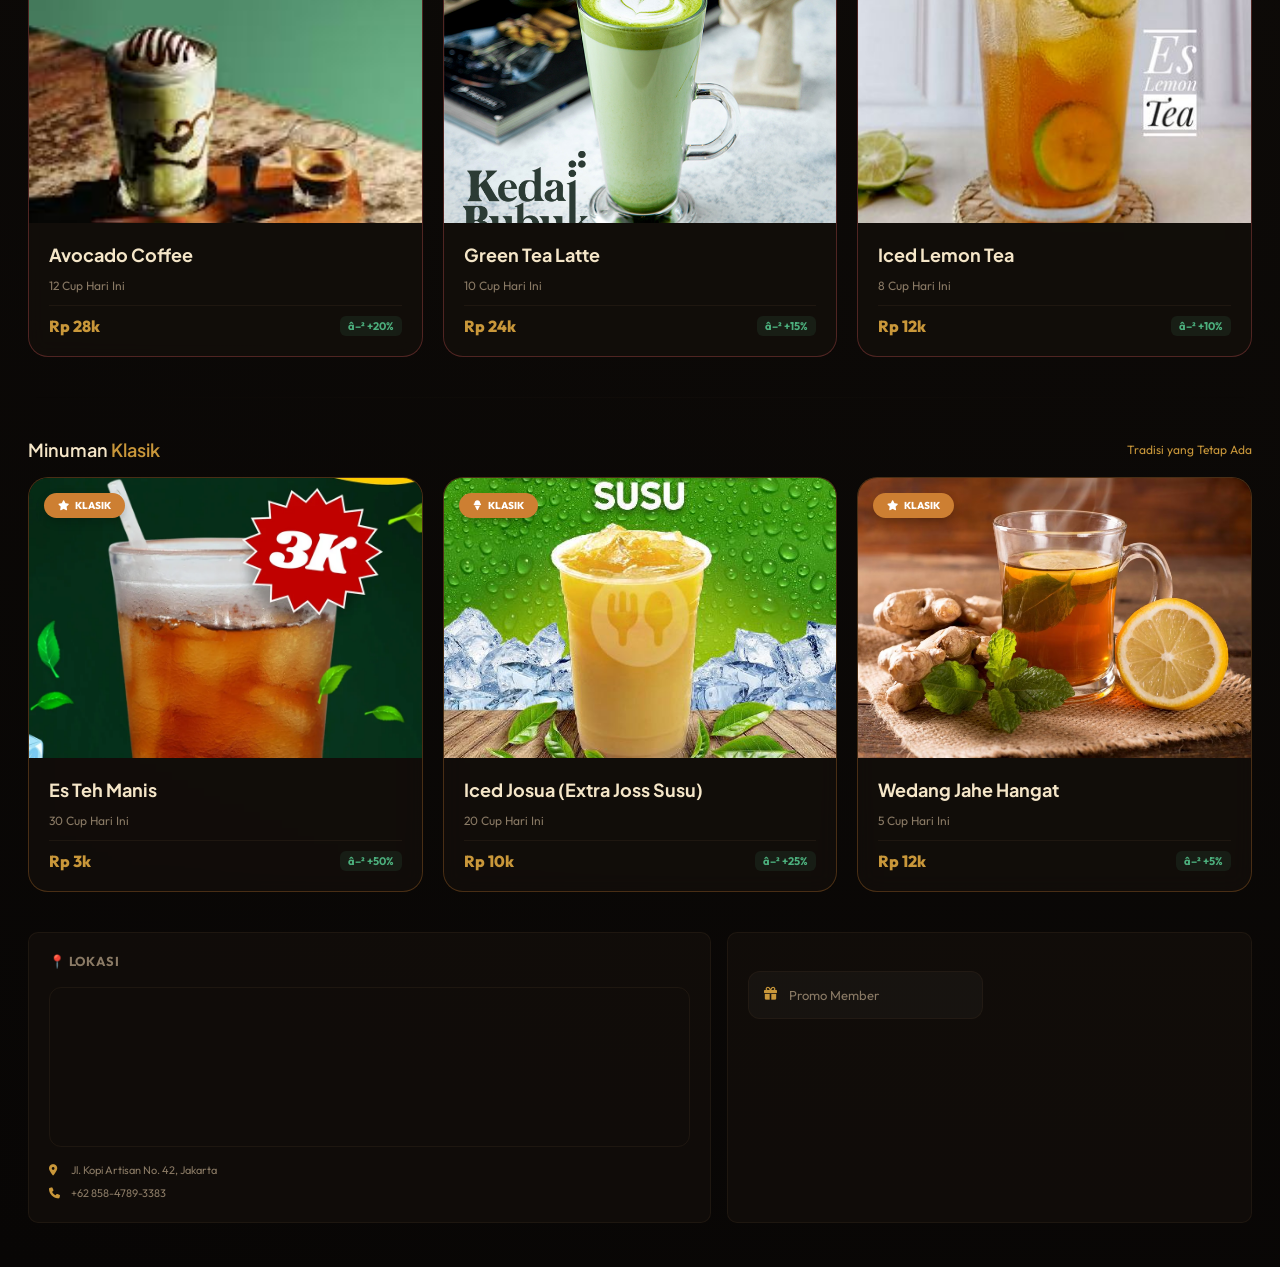
==== commit 8eeb7497: "Add files via upload" ====
--- a/dashboard.html
+++ b/dashboard.html
@@ -1860,16 +1860,16 @@
         // Update global price list
         baseItemPrices[name] = newVal;
 
-        // Persistent storage (Local)
+        // Persistent storage
         localStorage.setItem(
           "coffee_base_prices",
           JSON.stringify(baseItemPrices),
         );
 
-        // SYNC TO CLOUD (Firestore)
+        // SYNC TO FIRESTORE (Global Persistence)
         if (window.db) {
-          fs.setDoc(fs.doc(db, "settings", "menu_prices"), baseItemPrices, { merge: true })
-            .catch(e => console.error("Cloud sync failed:", e));
+          fs.setDoc(fs.doc(db, "app_settings", "menu_prices"), baseItemPrices)
+            .catch(e => console.error("Firestore price update failed:", e));
         }
 
         alert(
@@ -2870,6 +2870,16 @@
 
         // --- FIREBASE REAL-TIME SYNC ---
         if (window.db) {
+          // 0. GLOBAL: Sync Menu Prices
+          fs.onSnapshot(fs.doc(db, "app_settings", "menu_prices"), (doc) => {
+            if (doc.exists()) {
+              baseItemPrices = doc.data();
+              localStorage.setItem("coffee_base_prices", JSON.stringify(baseItemPrices));
+              renderPriceList();
+              updateMenuPrices();
+            }
+          });
+
           const role = localStorage.getItem("user_role");
           
           // 1. MANAGER: Sync All Orders and Users
@@ -2922,19 +2932,11 @@
               // Also sync personal order history
               const q = fs.query(fs.collection(db, "global_orders"), fs.where("uid", "==", uid), fs.orderBy("timestamp", "desc"), fs.limit(20));
               fs.onSnapshot(q, (snapshot) => {
+                orders = snapshot.docs.map(doc => ({...doc.data(), firestoreId: doc.id}));
+                renderMyOrders();
+              });
             }
           }
-
-          // 3. GLOBAL: Sync Menu Prices (Cloud to Local)
-          fs.onSnapshot(fs.doc(db, "settings", "menu_prices"), (doc) => {
-            if (doc.exists()) {
-              const cloudPrices = doc.data();
-              baseItemPrices = { ...defaultPrices, ...cloudPrices };
-              localStorage.setItem("coffee_base_prices", JSON.stringify(baseItemPrices));
-              updateMenuPrices();
-              renderPriceList();
-            }
-          });
         }
 
         // Randomize discount on first load if not present (10-50%)
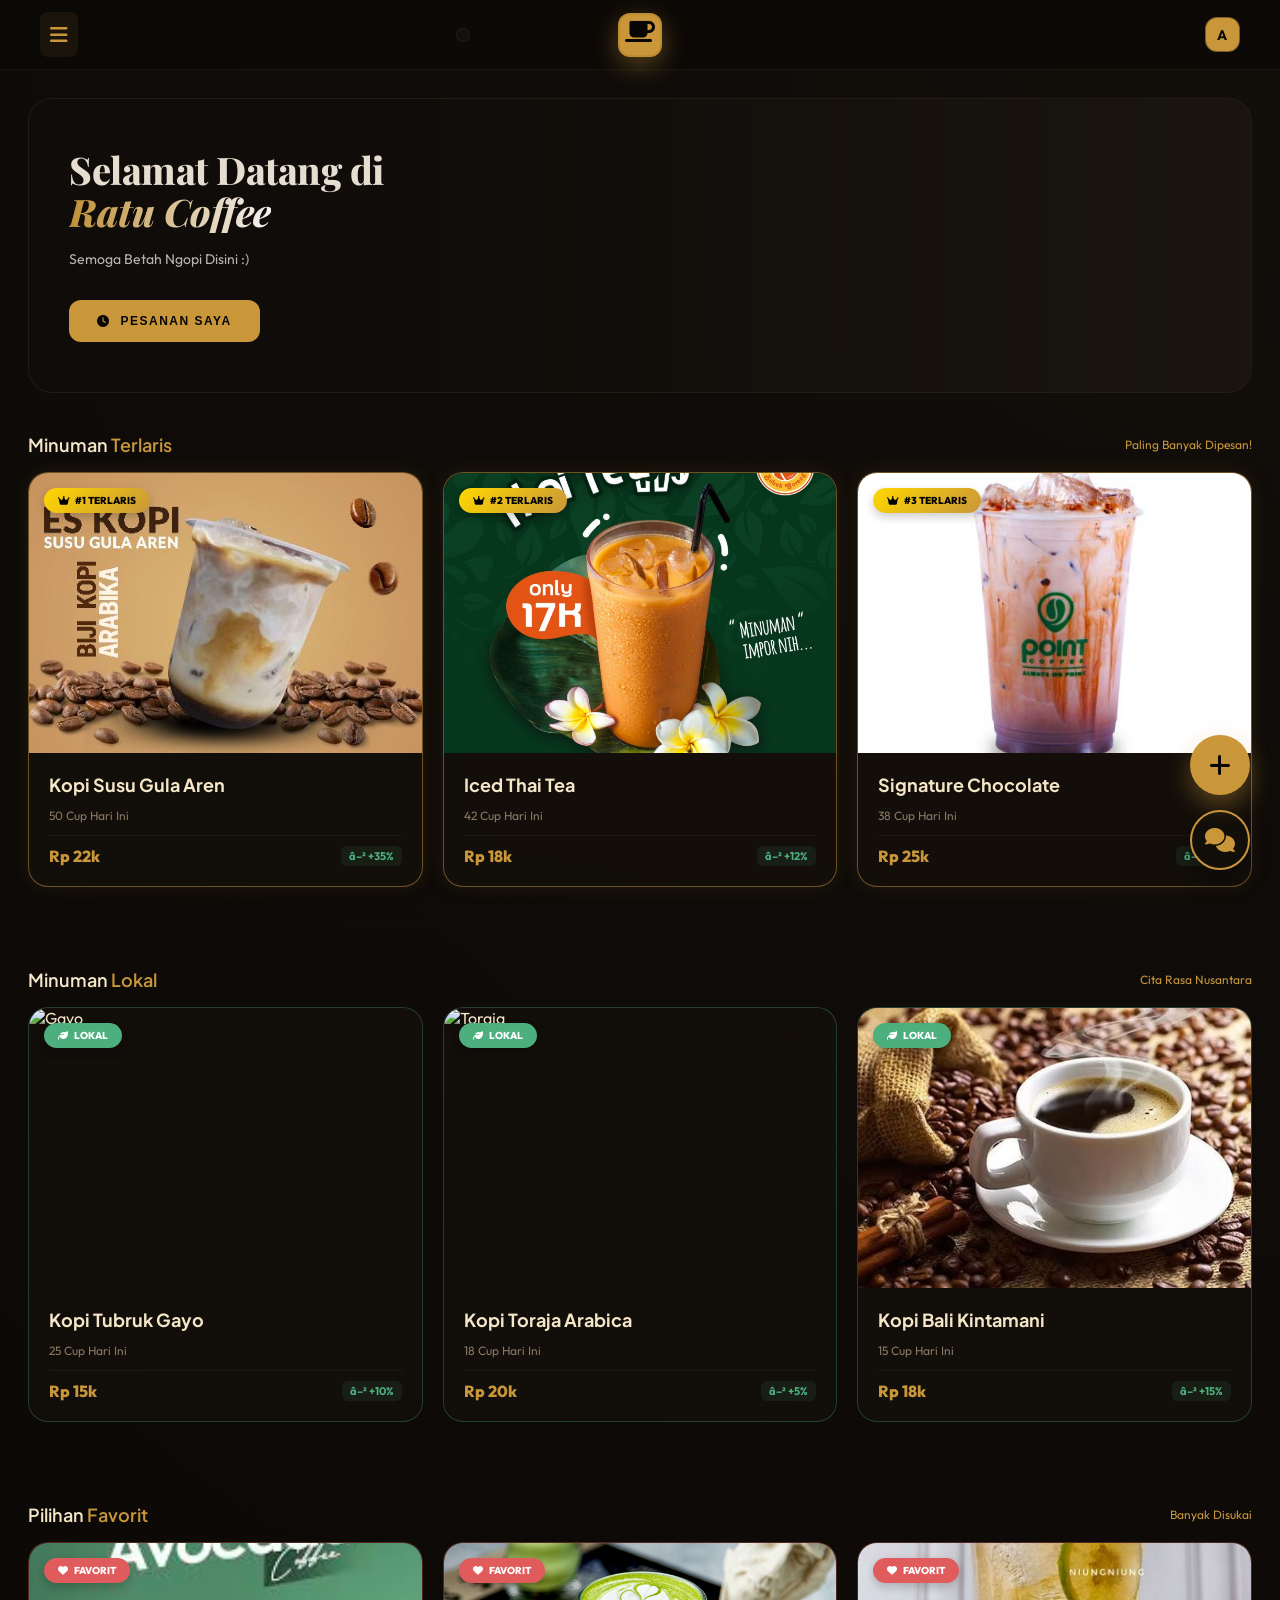
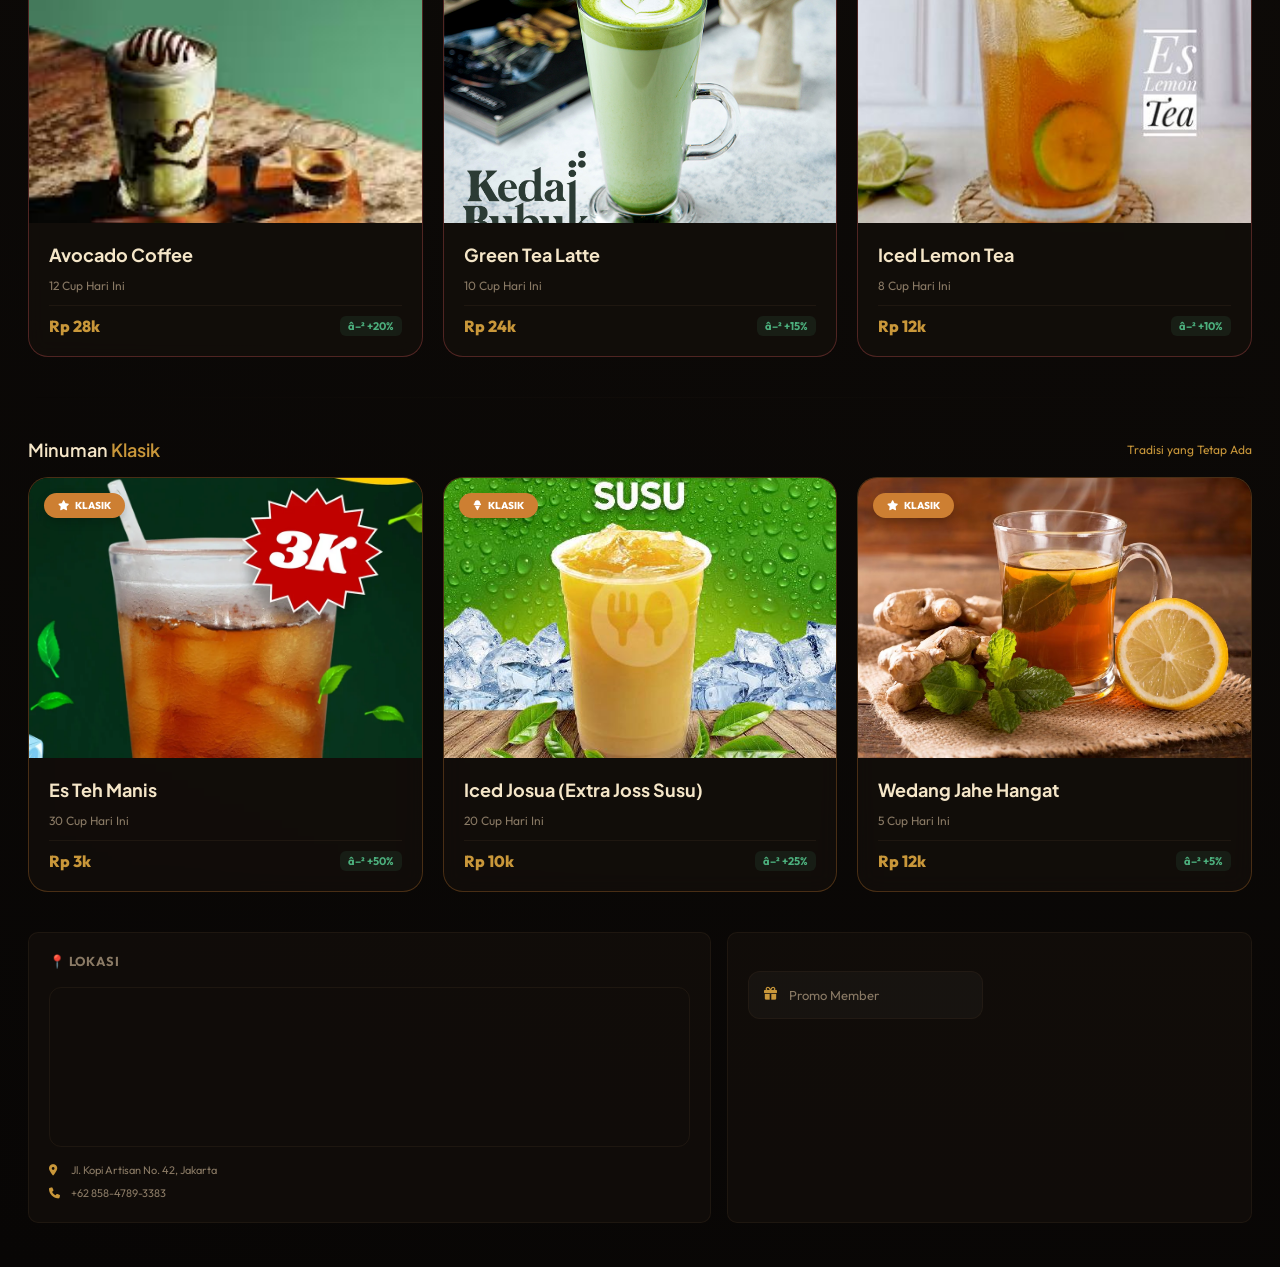
==== commit f56b5cce: "Add files via upload" ====
--- a/dashboard.html
+++ b/dashboard.html
@@ -101,6 +101,7 @@
       >
         <span class="s-icon"><i class="fas fa-mug-hot"></i></span> Produk
       </div>
+
       <div id="side-promo" class="sidebar-item" onclick="openPromoModal()">
         <span class="s-icon"><i class="fas fa-gift"></i></span> Promo
       </div>
@@ -139,6 +140,7 @@
       >
         <span class="s-icon"><i class="fas fa-clipboard-list"></i></span> Riwayat Pemesanan
       </div>
+
       <div
         id="side-settings"
         class="sidebar-item"
@@ -1491,23 +1493,21 @@
               <div class="order-price" style="margin-bottom:8px">${o.price}</div>
               <div style="display:flex; gap:5px; justify-content:flex-end;">
                 ${
-                  !isDone && !isCancel
+                  !isCancel
                     ? `
-                  <button onclick="editMyOrder('${o.id}')" title="Tambah Menu" style="background:var(--gold); color:var(--black); border:none; width:30px; height:30px; border-radius:8px; cursor:pointer;">
-                    <i class="fas fa-plus"></i>
+                  <button onclick="closeTransactionModal(); editMyOrder('${o.id}')" title="Koreksi / Tambah Menu" style="background:var(--gold); color:var(--black); border:none; width:30px; height:30px; border-radius:8px; cursor:pointer;">
+                    <i class="fas fa-edit"></i>
                   </button>
-                  <button onclick="finishOrder('${o.id}')" title="Selesaikan" style="background:#2ecc71; color:white; border:none; width:30px; height:30px; border-radius:8px; cursor:pointer;">
-                    <i class="fas fa-check"></i>
-                  </button>
+                  ${!isDone ? `
+                    <button onclick="finishOrder('${o.id}')" title="Selesaikan" style="background:#2ecc71; color:white; border:none; width:30px; height:30px; border-radius:8px; cursor:pointer;">
+                      <i class="fas fa-check"></i>
+                    </button>
+                  ` : ""}
                   <button onclick="cancelIndividualOrder(${index})" title="Batalkan" style="background:#e74c3c; color:white; border:none; width:30px; height:30px; border-radius:8px; cursor:pointer;">
                     <i class="fas fa-ban"></i>
                   </button>
                 `
-                    : isDone ? `
-                  <button onclick="cancelIndividualOrder(${index})" title="Batalkan Transaksi" style="background:rgba(231,76,60,0.1); color:#e74c3c; border:1px solid rgba(231,76,60,0.2); padding:5px 10px; border-radius:8px; cursor:pointer; font-size:10px; font-weight:700;">
-                    <i class="fas fa-undo"></i> BATALKAN
-                  </button>
-                ` : isCancel ? `
+                    : isCancel ? `
                   <button onclick="deleteIndividualTransaction(${index})" title="Hapus Permanen" style="background:rgba(231,76,60,0.1); color:#e74c3c; border:1px solid rgba(231,76,60,0.2); width:32px; height:32px; border-radius:8px; cursor:pointer; display:flex; align-items:center; justify-content:center;">
                     <i class="fas fa-trash-alt"></i>
                   </button>
@@ -1542,8 +1542,9 @@
         if (!container) return;
         container.innerHTML = "";
 
-        const currentUserName = (localStorage.getItem("user_name") || "").trim().toLowerCase();
-        const myOrders = orders.filter((o) => (o.customer || "").trim().toLowerCase() === currentUserName);
+        const uid = localStorage.getItem("user_uid");
+        // Filter by UID for 100% accuracy (especially for Guests)
+        const myOrders = orders.filter((o) => o.uid === uid);
 
         if (myOrders.length === 0) {
           container.innerHTML =
@@ -1563,29 +1564,41 @@
           div.style.overflow = "hidden";
 
           const isDone = o.status === "done";
-          const statusColor = isDone ? "#2ecc71" : "#f1c40f";
-          const statusText = isDone ? "SELESAI" : "PROSES";
+          const isCancel = o.status === "cancel";
+          
+          let statusColor = "#f1c40f"; 
+          let statusText = "PROSES";
+          let bgStyle = "";
+          
+          if (isDone) {
+            statusColor = "#2ecc71";
+            statusText = "SELESAI";
+          } else if (isCancel) {
+            statusColor = "#ff4d4d";
+            statusText = "BATAL";
+            bgStyle = "background: rgba(255, 77, 77, 0.05) !important; border-color: rgba(255, 77, 77, 0.2) !important;";
+          }
 
           div.innerHTML = `
             <div style="width:100%">
               <div style="display:flex; justify-content:space-between; align-items:center; margin-bottom:12px;">
                 <span style="color:var(--gold); font-weight:800; font-size:11px; letter-spacing:1px;">#${o.id.replace('ORD-','')}</span>
-                <span style="background:rgba(${isDone ? "46,204,113" : "241,196,15"},0.1); color:${statusColor}; font-size:9px; padding:4px 10px; border-radius:20px; font-weight:700;">${statusText}</span>
+                <span style="background:rgba(${isDone ? "46,204,113" : isCancel ? "255,77,77" : "241,196,15"},0.1); color:${statusColor}; font-size:9px; padding:4px 10px; border-radius:20px; font-weight:700;">${statusText}</span>
               </div>
               
-              <div style="color:var(--cream); font-size:15px; font-weight:700; margin-bottom:8px; line-height:1.4; word-wrap: break-word;">${o.item}</div>
+              <div style="color:var(--cream); font-size:15px; font-weight:700; margin-bottom:8px; line-height:1.4; word-wrap: break-word; ${isCancel ? 'text-decoration: line-through; opacity: 0.6;' : ''}">${o.item}</div>
               
               <div style="display:flex; justify-content:space-between; align-items:flex-end; margin-top:10px; border-top:1px solid rgba(255,255,255,0.05); padding-top:10px;">
                 <div style="color:var(--muted); font-size:11px;">
                    Meja: <span style="color:var(--cream)">${o.table}</span><br>
                    <span style="font-size:10px; opacity:0.7">${o.payment}</span>
                 </div>
-                <div style="color:var(--gold); font-size:18px; font-weight:900;">${o.price}</div>
-              </div>
-
-              ${!isDone ? `
+                <div style="color:${isCancel ? 'var(--muted)' : 'var(--gold)'}; font-size:18px; font-weight:900;">${o.price}</div>
+              </div>
+
+              ${(!isDone && !isCancel) ? `
                 <div style="display:grid; grid-template-columns: 1fr 1fr; gap:10px; margin-top:15px;">
-                  <button onclick="editMyOrder('${o.id}')" style="background:var(--gold); color:var(--black); border:none; padding:12px; border-radius:10px; font-size:10px; font-weight:800; cursor:pointer; text-transform:uppercase; display:flex; align-items:center; justify-content:center; gap:5px;">
+                  <button onclick="closeMyOrdersModal(); editMyOrder('${o.id}')" style="background:var(--gold); color:var(--black); border:none; padding:12px; border-radius:10px; font-size:10px; font-weight:800; cursor:pointer; text-transform:uppercase; display:flex; align-items:center; justify-content:center; gap:5px;">
                     <i class="fas fa-plus"></i> Tambah
                   </button>
                   <button onclick="finishOrder('${o.id}')" style="background:rgba(46,204,113,0.15); color:#2ecc71; border:1px solid rgba(46,204,113,0.2); padding:12px; border-radius:10px; font-size:10px; font-weight:800; cursor:pointer; text-transform:uppercase; display:flex; align-items:center; justify-content:center; gap:5px;">
@@ -1595,6 +1608,7 @@
               ` : ""}
             </div>
           `;
+          if (bgStyle) div.style.cssText += bgStyle;
           container.appendChild(div);
         });
       }
@@ -1606,8 +1620,14 @@
         editingOrderId = orderId;
         openModal();
 
-        // START FRESH FOR ADDING: As requested, don't show previous items in modal
-        currentOrderItems = [];
+        const role = localStorage.getItem("user_role");
+        if (role === "Manajer") {
+          // Managers can see and delete existing items (Full Edit Mode)
+          currentOrderItems = order.itemsArray ? [...order.itemsArray] : [];
+        } else {
+          // Customers only see a fresh list to "Add" (Append Mode - as requested)
+          currentOrderItems = [];
+        }
         renderOrderItems();
 
         // Populate other fields for context
@@ -2150,20 +2170,42 @@
           .join(", ");
 
         if (editingOrderId) {
-          // APPEND TO EXISTING ORDER (Don't Replace)
+          // UPDATE EXISTING ORDER
           const orderIdx = orders.findIndex((o) => o.id === editingOrderId);
           if (orderIdx !== -1) {
-            // Add new items to history string
-            orders[orderIdx].item += ", " + itemList;
-            // Add to items array
-            if (!orders[orderIdx].itemsArray) orders[orderIdx].itemsArray = [];
-            orders[orderIdx].itemsArray.push(...currentOrderItems);
-
-            // Update total price
-            const newTotal = orders[orderIdx].priceVal + finalPrice;
-            orders[orderIdx].priceVal = newTotal;
-            orders[orderIdx].price =
-              "Rp " + (newTotal / 1000).toFixed(0) + "rb";
+            const role = localStorage.getItem("user_role");
+            
+            if (role === "Manajer") {
+              // MANAJER: Replace existing data with the current list (Full Edit)
+              orders[orderIdx].item = itemList;
+              orders[orderIdx].itemsArray = [...currentOrderItems];
+              orders[orderIdx].priceVal = finalPrice;
+              orders[orderIdx].price = "Rp " + (finalPrice / 1000).toFixed(0) + "rb";
+              orders[orderIdx].table = tableNumber;
+              orders[orderIdx].payment = payment;
+            } else {
+              // CUSTOMER: Append to existing order (Add Menu Mode)
+              orders[orderIdx].item += ", " + itemList;
+              if (!orders[orderIdx].itemsArray) orders[orderIdx].itemsArray = [];
+              orders[orderIdx].itemsArray.push(...currentOrderItems);
+
+              const newTotal = orders[orderIdx].priceVal + finalPrice;
+              orders[orderIdx].priceVal = newTotal;
+              orders[orderIdx].price = "Rp " + (newTotal / 1000).toFixed(0) + "rb";
+              // Table and Payment usually stay the same for customer additions
+            }
+
+            // Sync to Firestore for real-time update
+            if (orders[orderIdx].firestoreId && window.db) {
+              fs.updateDoc(fs.doc(db, "global_orders", orders[orderIdx].firestoreId), {
+                item: orders[orderIdx].item,
+                itemsArray: orders[orderIdx].itemsArray,
+                price: orders[orderIdx].price,
+                priceVal: orders[orderIdx].priceVal,
+                table: orders[orderIdx].table,
+                payment: orders[orderIdx].payment
+              }).catch(e => console.error("Firestore update failed:", e));
+            }
           }
           editingOrderId = null;
         } else {
@@ -2230,34 +2272,9 @@
         }
       }
 
-      function recalculateAndSave() {
-        // Recalculate revenue and orders (Exclude cancelled ones)
-        const totalRevenue = orders
-          .filter((o) => o.status !== "cancel")
-          .reduce((sum, o) => sum + (o.priceVal || 0), 0);
-        const totalOrders = orders.filter((o) => o.status !== "cancel").length;
-
-        // Update global variables
-        let oldRevenue = currentRevenue;
-        let oldOrders = currentOrdersCount;
-
-        currentRevenue = totalRevenue;
-        currentOrdersCount = totalOrders;
-
-        // Save to localStorage (Customers have their own save logic)
-        localStorage.setItem("coffee_revenue", currentRevenue);
-        localStorage.setItem("coffee_orders_count", currentOrdersCount);
-        localStorage.setItem("coffee_orders_list", JSON.stringify(orders));
-
-        // Refresh UI with animations
-        animateValue("stat-revenue", oldRevenue, currentRevenue, 500, true);
-        animateValue("stat-orders", oldOrders, currentOrdersCount, 500);
-        updateCalculatedStats();
-        updateSalesStatusUI();
-      }
-
       function updateSalesStatusUI() {
         const total = orders.length;
+        const finished = orders.filter((o) => o.status === "done").length;
         const nonCash = orders.filter((o) => o.payment !== "Tunai").length;
         const cancelled = orders.filter((o) => o.status === "cancel").length;
 
@@ -3132,7 +3149,13 @@
       </div>
     </div>
 
-    <!-- FLOATING ACTION BUTTON -->
+    <!-- FLOATING ACTION BUTTONS -->
+    <div class="fab-chat" id="fabChat" onclick="openChatModal()">
+      <i class="fas fa-comments"></i>
+      <span class="fab-label">CHAT BANTUAN</span>
+      <div id="fab-chat-dot" style="display:none; position:absolute; top:0; right:0; width:15px; height:15px; background:var(--red); border-radius:50%; border:2px solid var(--surface);"></div>
+    </div>
+
     <div class="fab-wa" id="fabNewOrder" onclick="openModal()">
       <i class="fas fa-plus"></i>
       <span class="fab-label">PESAN KOPI</span>
@@ -4407,8 +4430,13 @@
           </button>
         </div>
         <div class="modal-body" style="padding: 0 30px 30px 30px;">
-          <div style="text-align:right; margin-bottom: 15px;">
-             <span onclick="renderMyOrders()" style="cursor: pointer; color: var(--gold); font-size: 12px; font-weight: 700;"><i class="fas fa-sync-alt"></i> Segarkan Riwayat</span>
+          <div style="display: flex; justify-content: flex-end; margin-bottom: 20px;">
+             <div onclick="this.querySelector('i').classList.add('fa-spin'); renderMyOrders(); setTimeout(()=>this.querySelector('i').classList.remove('fa-spin'), 800)" 
+                  style="cursor: pointer; background: rgba(201, 151, 58, 0.1); border: 1px solid rgba(201, 151, 58, 0.2); padding: 8px 16px; border-radius: 12px; color: var(--gold); font-size: 12px; font-weight: 800; display: flex; align-items: center; gap: 8px; transition: all 0.3s;"
+                  onmouseover="this.style.background='rgba(201, 151, 58, 0.2)'; this.style.transform='scale(1.05)'"
+                  onmouseout="this.style.background='rgba(201, 151, 58, 0.1)'; this.style.transform='scale(1)'">
+                <i class="fas fa-sync-alt"></i> SEGARKAN RIWAYAT
+             </div>
           </div>
           <div id="my-orders-list" class="inventory-scroll-list" style="max-height: 400px; padding-right: 10px;">
             <!-- Rendered by JS -->
@@ -4416,5 +4444,309 @@
         </div>
       </div>
     </div>
+    </div>
+
+    <!-- CHAT MODAL -->
+    <div id="chatModal" class="modal-overlay">
+      <div class="modal-content chat-modal">
+        <div class="chat-header">
+          <div style="display:flex; align-items:center; gap:12px;">
+            <div id="chat-back-btn" onclick="backToChatList()" style="display:none; cursor:pointer; font-size:18px; color:var(--gold);">
+              <i class="fas fa-chevron-left"></i>
+            </div>
+            <div>
+              <h2 id="chatTitle" style="font-size:18px; font-weight:800; color:var(--cream); margin:0;">Chat Bantuan</h2>
+              <div id="chatSubtitle" style="font-size:10px; color:var(--muted); text-transform:uppercase; letter-spacing:1px; margin-top:2px;">Online Support</div>
+            </div>
+          </div>
+          <button class="close-btn" onclick="closeChatModal()" style="position:static; padding:0; background:none; border:none; color:var(--muted); font-size:24px; cursor:pointer;">&times;</button>
+        </div>
+
+        <!-- Chat List (Manager Only) -->
+        <div id="chatUserList" class="chat-user-list" style="display:none;">
+          <!-- Active chats will appear here -->
+        </div>
+
+        <!-- Messages Area -->
+        <div id="chatMessages" class="chat-messages">
+          <div class="message received">
+            Halo! Ada yang bisa kami bantu hari ini?
+            <span class="message-time">System • Sekarang</span>
+          </div>
+        </div>
+
+        <!-- Input Area -->
+        <div class="chat-input-area">
+          <input type="text" id="chatInput" placeholder="Ketik pesan..." onkeypress="if(event.key==='Enter') sendChatMessage()" />
+          <button class="chat-send-btn" onclick="sendChatMessage()">
+            <i class="fas fa-paper-plane"></i>
+          </button>
+        </div>
+      </div>
+    </div>
+
+    <script>
+      // --- CHAT SYSTEM ---
+      let currentChatUser = null;
+      let chatUnsubscribe = null;
+
+      function openChatModal() {
+        const role = localStorage.getItem("user_role");
+        const modal = document.getElementById("chatModal");
+        modal.style.display = "flex";
+        
+        if (role === "Manajer") {
+          document.getElementById("chatTitle").innerText = "Pusat Bantuan Ratu Coffee";
+          document.getElementById("chatUserList").style.display = "block";
+          document.getElementById("chat-back-btn").style.display = "none";
+          listenToAllChats();
+        } else {
+          document.getElementById("chatTitle").innerText = "Hubungi Ratu Coffee";
+          document.getElementById("chatUserList").style.display = "none";
+          document.getElementById("chat-back-btn").style.display = "none";
+          const uid = localStorage.getItem("user_uid");
+          if (uid) startChat(uid);
+        }
+      }
+
+      function closeChatModal() {
+        document.getElementById("chatModal").style.display = "none";
+        if (chatUnsubscribe) chatUnsubscribe();
+      }
+
+      function listenToAllChats() {
+        const list = document.getElementById("chatUserList");
+        if (!list) return;
+        
+        fs.onSnapshot(fs.collection(db, "chats"), (snapshot) => {
+          list.innerHTML = "";
+          if (snapshot.empty) {
+            list.innerHTML = '<div style="text-align:center; padding:20px; color:var(--muted); font-size:12px;">Belum ada pesan masuk</div>';
+            return;
+          }
+          snapshot.forEach(doc => {
+            const data = doc.data();
+            const uid = doc.id;
+            const div = document.createElement("div");
+            div.className = `chat-user-item ${currentChatUser === uid ? 'active' : ''}`;
+            div.style.display = "flex";
+            div.style.alignItems = "center";
+            div.style.justifyContent = "space-between";
+            div.style.padding = "10px 15px";
+            div.style.borderBottom = "1px solid rgba(255,255,255,0.05)";
+            div.style.cursor = "pointer";
+            
+            div.innerHTML = `
+              <div onclick="startChat('${uid}', '${data.userName || 'Tamu'}')" style="display:flex; align-items:center; gap:12px; flex:1;">
+                <div style="width:35px; height:35px; border-radius:50%; background:var(--gold); color:var(--black); display:flex; align-items:center; justify-content:center; font-weight:800; font-size:12px; flex-shrink:0;">
+                  ${(data.userName || 'T').charAt(0).toUpperCase()}
+                </div>
+                <div style="flex:1; overflow:hidden;">
+                  <div style="font-size:13px; font-weight:700; color:var(--cream);">${data.userName || 'Tamu'}</div>
+                  <div style="font-size:11px; color:var(--muted); white-space:nowrap; overflow:hidden; text-overflow:ellipsis; max-width:140px;">${data.lastMessage || 'No messages'}</div>
+                </div>
+                ${data.unreadManager ? `<span class="unread-badge">!</span>` : ''}
+              </div>
+              <i class="fas fa-trash-alt delete-chat-btn" onclick="event.stopPropagation(); deleteEntireChat('${uid}', '${data.userName || 'Tamu'}')"></i>
+            `;
+            list.appendChild(div);
+          });
+        });
+      }
+
+      function startChat(uid, name = "Pelanggan") {
+        currentChatUser = uid;
+        const role = localStorage.getItem("user_role");
+        const container = document.getElementById("chatMessages");
+        
+        if (role === "Manajer") {
+          document.getElementById("chat-back-btn").style.display = "flex";
+          document.getElementById("chatTitle").innerText = name;
+        }
+
+        if (chatUnsubscribe) chatUnsubscribe();
+        
+        const q = fs.query(fs.collection(db, "chats", uid, "messages"), fs.orderBy("timestamp", "asc"), fs.limit(100));
+        chatUnsubscribe = fs.onSnapshot(q, (snapshot) => {
+            const container = document.getElementById("chatMessages");
+            if (!container) return;
+            
+            // Welcome message for Customer/Guest
+            let html = '';
+            if (role !== "Manajer") {
+                html = `
+                    <div style="text-align:center; margin-bottom:15px; background:rgba(201,151,58,0.08); padding:12px; border-radius:14px; border:1px solid rgba(201,151,58,0.15);">
+                        <div style="color:var(--gold); font-size:10px; font-weight:800; text-transform:uppercase; margin-bottom:5px; letter-spacing:1px;">
+                            <i class="fas fa-headset"></i> Customer Service
+                        </div>
+                        <div style="color:var(--cream); font-size:12px; line-height:1.5;">Halo! Selamat datang di Pusat Bantuan Ratu Coffee. Silakan tinggalkan pesan, Manajer kami akan segera membantu Anda.</div>
+                    </div>
+                `;
+            }
+
+            snapshot.forEach(doc => {
+                const msg = doc.data();
+                const isMe = msg.sender === (role === "Manajer" ? "manager" : uid);
+                const time = msg.timestamp ? new Date(msg.timestamp.toDate()).toLocaleTimeString([], {hour: '2-digit', minute:'2-digit'}) : '...';
+                
+                html += `
+                    <div class="message ${isMe ? 'sent' : 'received'}">
+                        ${msg.text}
+                        <div class="message-time">${time}</div>
+                    </div>
+                `;
+            });
+            container.innerHTML = html;
+            container.scrollTop = container.scrollHeight;
+            
+            // Mark as read
+            if (role === "Manajer") {
+                fs.updateDoc(fs.doc(db, "chats", uid), { unreadManager: false });
+            } else {
+                fs.updateDoc(fs.doc(db, "chats", uid), { unreadUser: false });
+            }
+        });
+      }
+
+      async function deleteEntireChat(chatUid, name) {
+        if (confirm(`Hapus seluruh riwayat chat dengan "${name}"?`)) {
+            try {
+                // Simplified deletion: Delete the main conversation doc
+                // This will make it disappear from the Manager's list immediately
+                await fs.deleteDoc(fs.doc(db, "chats", chatUid));
+                
+                if (currentChatUser === chatUid) backToChatList();
+            } catch (e) {
+                console.error("Firestore Delete Error:", e);
+                alert("Gagal menghapus chat. Pastikan koneksi internet stabil.");
+            }
+        }
+      }
+
+      async function sendChatMessage() {
+        const input = document.getElementById("chatInput");
+        const text = input.value.trim();
+        if (!text || !window.db) return;
+        
+        const role = localStorage.getItem("user_role");
+        const uid = role === "Manajer" ? currentChatUser : localStorage.getItem("user_uid");
+        const userName = localStorage.getItem("user_name") || "Tamu";
+        
+        if (!uid) return;
+        input.value = "";
+        
+        const msgData = {
+          text,
+          sender: role === "Manajer" ? "manager" : uid,
+          timestamp: fs.serverTimestamp()
+        };
+
+        await fs.addDoc(fs.collection(db, "chats", uid, "messages"), msgData);
+        await fs.setDoc(fs.doc(db, "chats", uid), {
+          lastMessage: text,
+          lastTimestamp: fs.serverTimestamp(),
+          userName: userName,
+          unreadManager: role !== "Manajer",
+          unreadUser: role === "Manajer"
+        }, { merge: true });
+      }
+
+      function backToChatList() {
+          currentChatUser = null;
+          document.getElementById("chat-back-btn").style.display = "none";
+          document.getElementById("chatTitle").innerText = "Pusat Bantuan (Manajer)";
+          document.getElementById("chatMessages").innerHTML = '<div style="text-align:center; padding:20px; color:var(--muted); font-size:12px;">Pilih percakapan untuk memulai</div>';
+          if (chatUnsubscribe) chatUnsubscribe();
+          listenToAllChats();
+      }
+
+      // --- REAL-TIME ORDER NOTIFICATIONS ---
+      let lastOrderStates = {}; 
+
+      function listenToMyOrders() {
+          if (!window.db) return;
+          const uid = localStorage.getItem("user_uid");
+          if (!uid || localStorage.getItem("user_role") === "Manajer") return;
+
+          const q = fs.query(fs.collection(db, "global_orders"), fs.where("uid", "==", uid));
+          
+          fs.onSnapshot(q, (snapshot) => {
+              snapshot.docChanges().forEach((change) => {
+                  const data = change.doc.data();
+                  const id = data.id;
+
+                  if (change.type === "modified") {
+                      const oldState = lastOrderStates[id];
+                      if (oldState) {
+                          // 1. Detect Status Change to BATAL
+                          if (data.status === "cancel" && oldState.status !== "cancel") {
+                              showRealNotification("Pesanan Dibatalkan", `Pesanan ${id} telah dibatalkan oleh Manajer.`, "error");
+                          }
+                          
+                          // 2. Detect Item Removal (Partial Cancellation)
+                          if (data.itemsArray && oldState.itemsArray && data.itemsArray.length < oldState.itemsArray.length) {
+                              const removedCount = oldState.itemsArray.length - data.itemsArray.length;
+                              showRealNotification("Menu Dikurangi", `Manajer telah menghapus ${removedCount} menu dari pesanan ${id}.`, "warning");
+                          }
+                      }
+                  }
+                  // Update state tracker
+                  lastOrderStates[id] = { status: data.status, itemsArray: data.itemsArray ? [...data.itemsArray] : [] };
+              });
+              
+              // Sync local orders list
+              snapshot.docs.forEach(doc => {
+                  const fOrder = {...doc.data(), firestoreId: doc.id};
+                  const idx = orders.findIndex(o => o.id === fOrder.id);
+                  if (idx !== -1) orders[idx] = fOrder;
+                  else orders.unshift(fOrder);
+              });
+              renderMyOrders();
+          });
+      }
+
+      function showRealNotification(title, message, type = "info") {
+          const colors = { "error": "#ff4d4d", "warning": "#ffa500", "info": "#c9973a" };
+          const toast = document.createElement("div");
+          toast.style.cssText = `position:fixed; top:20px; right:20px; background:#1a1410; border:1px solid ${colors[type]}; color:white; padding:20px; border-radius:16px; z-index:9999; box-shadow:0 10px 30px rgba(0,0,0,0.5); max-width:300px; animation:slideIn 0.5s forwards;`;
+          toast.innerHTML = `<div style="display:flex; gap:12px; align-items:flex-start;"><div style="font-size:24px; color:${colors[type]}"><i class="fas ${type === 'error' ? 'fa-times-circle' : 'fa-exclamation-triangle'}"></i></div><div><div style="font-weight:800; font-size:14px; margin-bottom:5px; color:${colors[type]}">${title}</div><div style="font-size:12px; color:var(--cream); line-height:1.4;">${message}</div></div></div>`;
+          document.body.appendChild(toast);
+          setTimeout(() => {
+              toast.style.animation = "slideOut 0.5s forwards";
+              setTimeout(() => toast.remove(), 500);
+          }, 5000);
+      }
+
+      // GLOBAL CHAT & ORDER MONITOR
+      window.addEventListener('load', () => {
+          setTimeout(() => {
+              if (window.db) {
+                  const role = localStorage.getItem("user_role");
+                  const uid = localStorage.getItem("user_uid");
+                  const dot = document.getElementById("chat-unread-dot");
+
+                  // Start listening to orders if not manager
+                  if (role !== "Manajer") listenToMyOrders();
+                  
+                  if (role === "Manajer") {
+                      const q = fs.query(fs.collection(db, "chats"), fs.where("unreadManager", "==", true));
+                      fs.onSnapshot(q, (snapshot) => {
+                          const isUnread = !snapshot.empty;
+                          if (dot) dot.style.display = isUnread ? "block" : "none";
+                          const fabDot = document.getElementById("fab-chat-dot");
+                          if (fabDot) fabDot.style.display = isUnread ? "block" : "none";
+                      });
+                  } else if (uid) {
+                      fs.onSnapshot(fs.doc(db, "chats", uid), (doc) => {
+                          const isUnread = doc.exists() && doc.data().unreadUser;
+                          if (dot) dot.style.display = isUnread ? "block" : "none";
+                          const fabDot = document.getElementById("fab-chat-dot");
+                          if (fabDot) fabDot.style.display = isUnread ? "block" : "none";
+                      });
+                  }
+              }
+          }, 2000);
+      });
+    </script>
   </body>
 </html>
--- a/dashboard.css
+++ b/dashboard.css
@@ -1365,9 +1365,34 @@
 }
 
 /* FLOATING ACTION BUTTON */
+.fab-chat {
+  position: fixed;
+  bottom: 30px;
+  right: 30px;
+  background: var(--surface);
+  color: var(--gold);
+  width: 60px;
+  height: 60px;
+  border-radius: 50%;
+  display: flex;
+  align-items: center;
+  justify-content: center;
+  font-size: 24px;
+  cursor: pointer;
+  box-shadow: 0 10px 25px rgba(0, 0, 0, 0.4);
+  z-index: 999;
+  border: 2px solid var(--gold);
+  transition: all 0.4s cubic-bezier(0.175, 0.885, 0.32, 1.275);
+}
+
+.fab-chat:hover {
+  transform: scale(1.1);
+  background: var(--gold-dim);
+}
+
 .fab-wa {
   position: fixed;
-  bottom: 30px;
+  bottom: 105px; /* Pindah ke atas agar ada ruang untuk chat di bawahnya */
   right: 30px;
   background: var(--gold);
   color: var(--black);
@@ -1385,34 +1410,44 @@
 }
 
 .fab-wa:hover {
-  transform: scale(1.1) rotate(90deg);
+  transform: scale(1.1);
   background: var(--gold-light);
 }
 
 .fab-label {
   position: absolute;
   right: 75px;
+  top: 50%;
+  transform: translateY(-50%) translateX(20px);
   background: var(--gold);
   color: var(--black);
-  padding: 8px 15px;
-  border-radius: 10px;
+  padding: 8px 18px;
+  border-radius: 12px;
   font-size: 12px;
-  font-weight: 700;
+  font-weight: 800;
   white-space: nowrap;
   opacity: 0;
-  transform: translateX(20px);
-  transition: all 0.3s;
+  transition: all 0.3s cubic-bezier(0.4, 0, 0.2, 1);
   pointer-events: none;
-}
-
-.fab-wa:hover .fab-label {
+  box-shadow: 0 5px 15px rgba(0,0,0,0.3);
+}
+
+.fab-wa:hover .fab-label,
+.fab-chat:hover .fab-label {
   opacity: 1;
-  transform: translateX(0);
+  transform: translateY(-50%) translateX(0);
 }
 
 @media (max-width: 768px) {
   .fab-wa {
-    bottom: 20px;
+    bottom: 85px; /* Moved up on mobile to avoid overlap */
+    right: 20px;
+    width: 50px;
+    height: 50px;
+    font-size: 20px;
+  }
+  .fab-chat {
+    bottom: 20px; /* Chat stays at the bottom on mobile */
     right: 20px;
     width: 50px;
     height: 50px;
@@ -1591,4 +1626,170 @@
   #promo-code-input {
     width: 100% !important;
     font-size: 12px !important;
-  }+  }
+
+/* CHAT SYSTEM STYLES */
+.chat-modal {
+  max-width: 450px !important;
+  height: 600px;
+  display: flex;
+  flex-direction: column;
+  padding: 0 !important;
+  overflow: hidden;
+}
+
+.chat-header {
+  padding: 20px;
+  background: var(--gold-dim);
+  border-bottom: 1px solid var(--card-border);
+  display: flex;
+  justify-content: space-between;
+  align-items: center;
+}
+
+.chat-user-list {
+  background: rgba(255, 255, 255, 0.02);
+  border-bottom: 1px solid var(--card-border);
+  max-height: 150px;
+  overflow-y: auto;
+}
+
+.chat-user-item {
+  padding: 12px 20px;
+  display: flex;
+  align-items: center;
+  gap: 12px;
+  cursor: pointer;
+  transition: all 0.2s;
+  border-bottom: 1px solid rgba(255,255,255,0.03);
+}
+
+.chat-user-item:hover, .chat-user-item.active {
+  background: rgba(201, 151, 58, 0.1);
+}
+
+.chat-messages {
+  flex: 1;
+  padding: 20px;
+  overflow-y: auto;
+  display: flex;
+  flex-direction: column;
+  gap: 12px;
+  background: rgba(0,0,0,0.2);
+}
+
+.message {
+  max-width: 80%;
+  padding: 10px 14px;
+  border-radius: 14px;
+  font-size: 13px;
+  line-height: 1.4;
+  position: relative;
+}
+
+.message.received {
+  align-self: flex-start;
+  background: rgba(255, 255, 255, 0.05);
+  color: var(--cream);
+  border-bottom-left-radius: 2px;
+}
+
+.message.sent {
+  align-self: flex-end;
+  background: var(--gold);
+  color: var(--black);
+  border-bottom-right-radius: 2px;
+  font-weight: 600;
+}
+
+.message-time {
+  font-size: 9px;
+  opacity: 0.6;
+  margin-top: 4px;
+  display: block;
+  text-align: right;
+}
+
+.chat-input-area {
+  padding: 15px 20px;
+  background: var(--surface);
+  border-top: 1px solid var(--card-border);
+  display: flex;
+  gap: 10px;
+}
+
+.chat-input-area input {
+  flex: 1;
+  background: rgba(255,255,255,0.05) !important;
+  border: 1px solid var(--card-border) !important;
+  border-radius: 10px;
+  padding: 10px 15px;
+  color: white;
+  outline: none;
+}
+
+.chat-send-btn {
+  background: var(--gold);
+  color: var(--black);
+  border: none;
+  width: 40px;
+  height: 40px;
+  border-radius: 10px;
+  cursor: pointer;
+  display: flex;
+  align-items: center;
+  justify-content: center;
+}
+
+.unread-badge {
+  background: var(--red);
+  color: white;
+  font-size: 9px;
+  padding: 2px 6px;
+  border-radius: 10px;
+  font-weight: 800;
+}
+
+@keyframes slideIn {
+  from { transform: translateX(100%); opacity: 0; }
+  to { transform: translateX(0); opacity: 1; }
+}
+
+@keyframes slideOut {
+  from { transform: translateX(0); opacity: 1; }
+  to { transform: translateX(100%); opacity: 0; }
+}
+
+.notif-cancelled {
+  background: rgba(255, 77, 77, 0.1) !important;
+  border-left: 4px solid #ff4d4d !important;
+}
+
+.badge-cancelled {
+  background: #ff4d4d;
+  color: white;
+  padding: 2px 8px;
+  border-radius: 6px;
+  font-size: 9px;
+  font-weight: 800;
+  text-transform: uppercase;
+}
+
+.delete-chat-btn {
+  opacity: 0.6;
+  transition: all 0.3s;
+  cursor: pointer;
+  color: var(--muted);
+  font-size: 14px;
+  padding: 10px;
+}
+
+.delete-chat-btn:hover {
+  opacity: 1;
+  color: var(--red);
+  transform: scale(1.2);
+}
+
+.chat-user-item {
+  position: relative;
+}
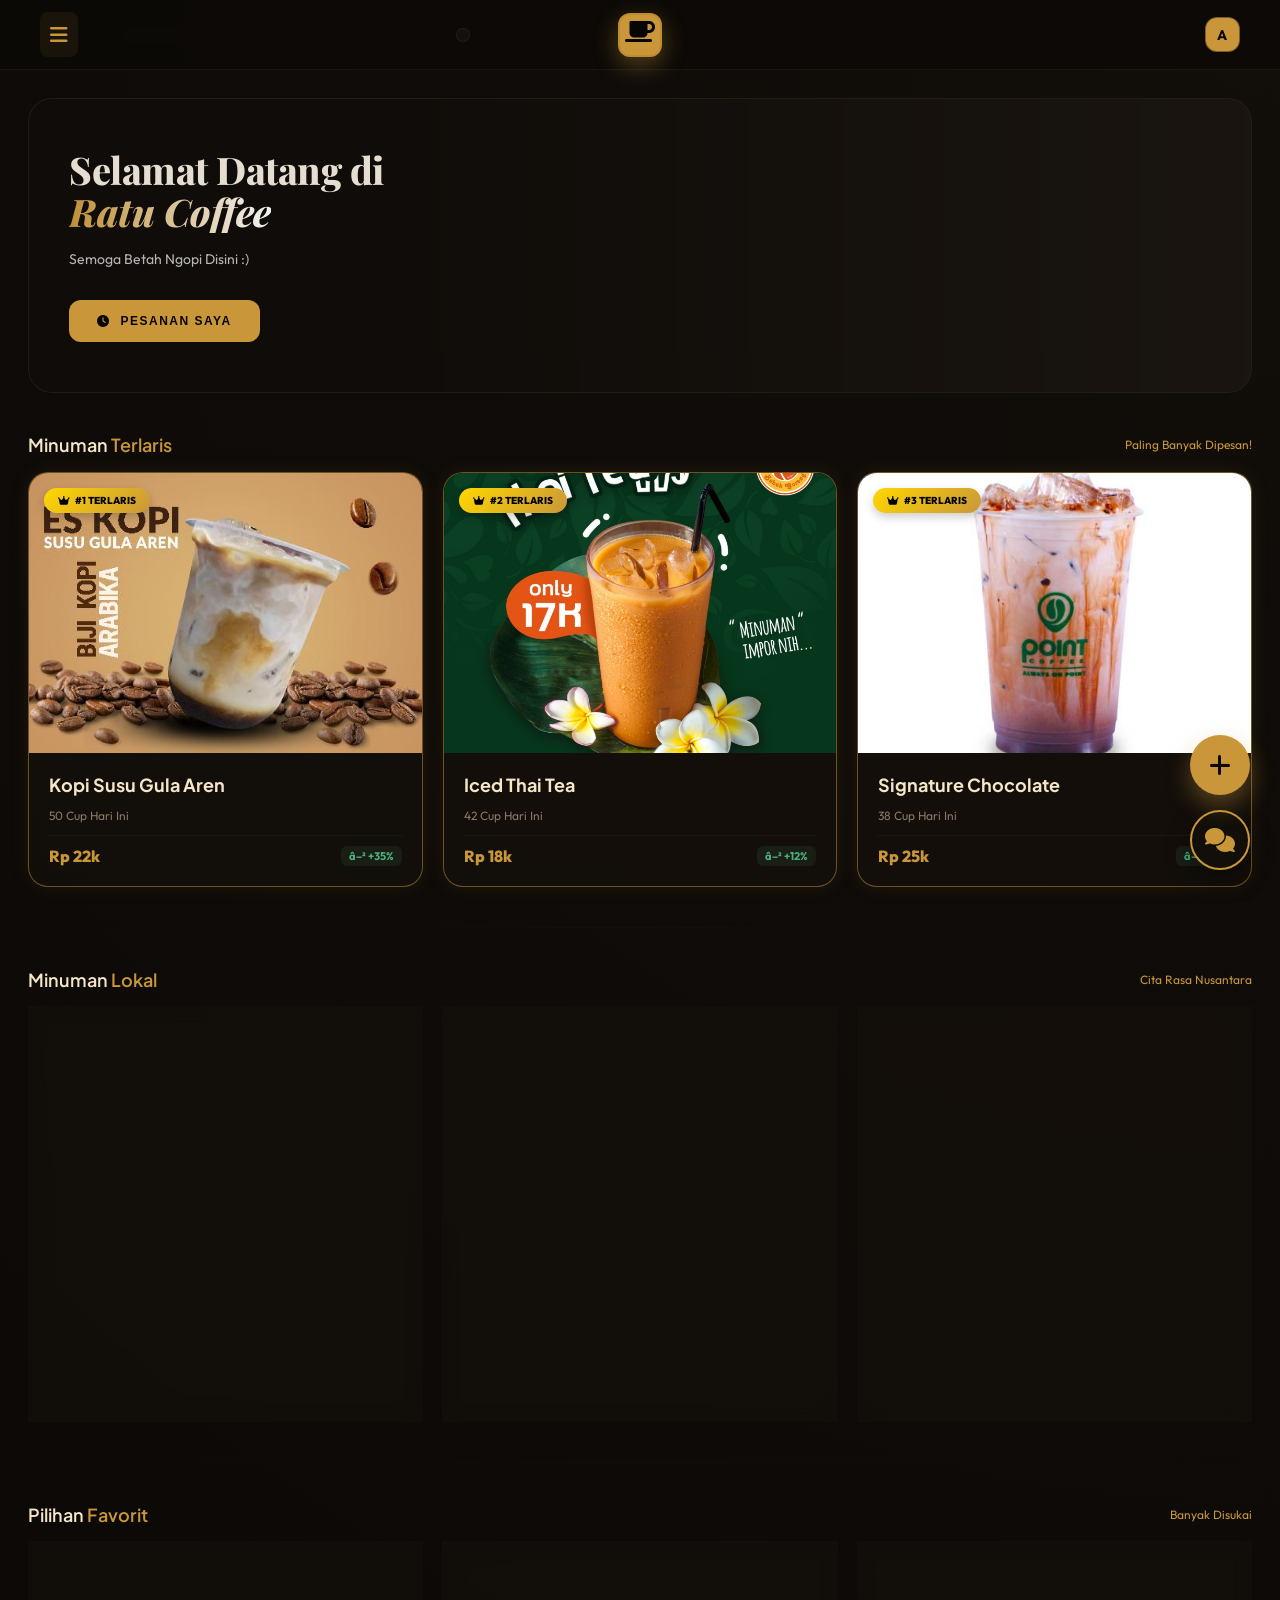
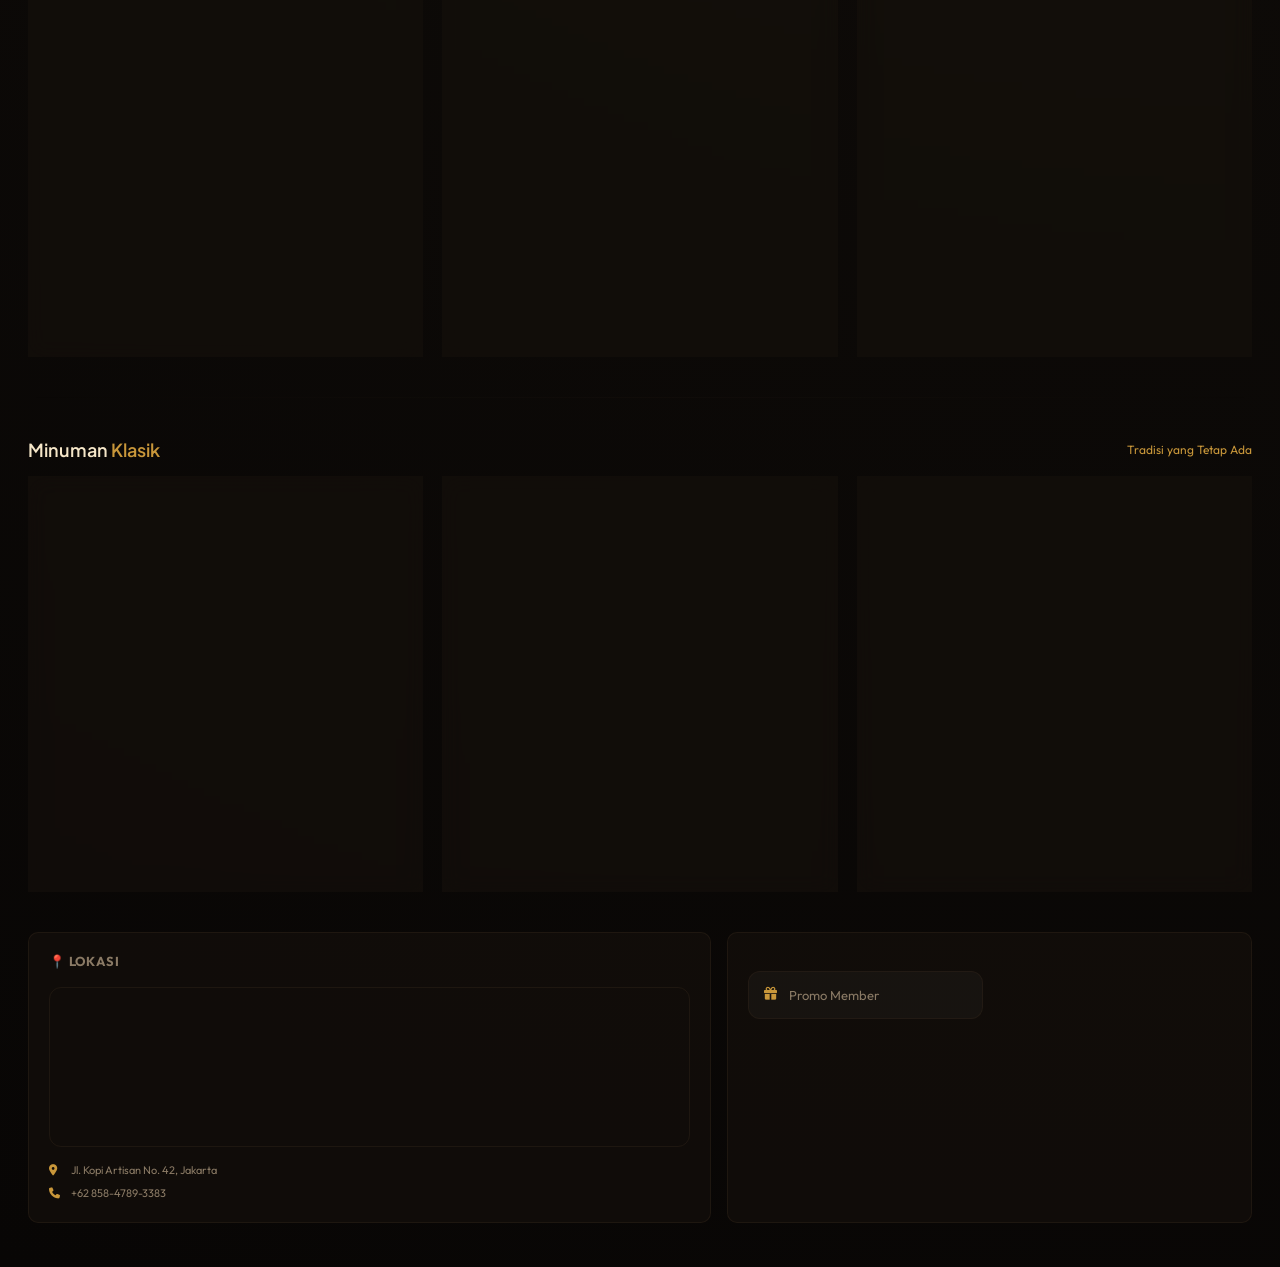
==== commit 4019b9b4: "Add files via upload" ====
--- a/dashboard.html
+++ b/dashboard.html
@@ -13,6 +13,8 @@
       href="https://cdnjs.cloudflare.com/ajax/libs/font-awesome/6.4.0/css/all.min.css"
     />
     <link rel="stylesheet" href="dashboard.css" />
+    <!-- SWEETALERT FOR NOTIFICATIONS -->
+    <script src="https://cdn.jsdelivr.net/npm/sweetalert2@11"></script>
     <style>
       /* INTERACTIVE REVEAL-ON-HOVER SCROLLBARS (STOK, MEJA, HARGA) */
       .inventory-scroll-list {
@@ -2136,131 +2138,90 @@
         totalElem.innerText = "Rp " + total.toLocaleString("id-ID");
       }
 
-      function confirmOrder() {
+      async function confirmOrder() {
         if (currentOrderItems.length === 0) {
-          alert("Silakan tambahkan minimal satu item kopi.");
+          Swal.fire({
+            title: 'Keranjang Kosong',
+            text: 'Silakan pilih kopi favorit Anda terlebih dahulu!',
+            icon: 'warning',
+            confirmButtonColor: '#c9973a',
+            background: '#1a1a1a',
+            color: '#fff'
+          });
           return;
         }
 
-        const customerInput = document.getElementById("customer-name");
-        const tableSelect = document.getElementById("table-number");
-        const paymentSelect = document.getElementById("payment-method");
-
-        const customer = customerInput.value.trim() || "Pelanggan Umum";
-        const tableNumber = tableSelect.value;
-        const payment = paymentSelect.value;
-
-        const totalPrice = currentOrderItems.reduce(
-          (sum, item) => sum + item.price,
-          0,
-        );
-
-        const role = localStorage.getItem("user_role");
-        const isPromoActive =
-          role !== "Manajer" && localStorage.getItem("promo_active") === "true";
-        const discountVal = localStorage.getItem("user_discount") || "10";
-
-        let finalPrice = totalPrice;
-        if (isPromoActive) {
-          finalPrice = totalPrice * (1 - parseInt(discountVal) / 100);
-        }
-
-        const itemList = currentOrderItems
-          .map((item) => `${item.name} (x${item.qty})`)
-          .join(", ");
-
-        if (editingOrderId) {
-          // UPDATE EXISTING ORDER
-          const orderIdx = orders.findIndex((o) => o.id === editingOrderId);
-          if (orderIdx !== -1) {
-            const role = localStorage.getItem("user_role");
+        const btn = document.querySelector(".btn-wa-send");
+        if (btn) {
+          btn.innerHTML = '<i class="fas fa-spinner fa-spin"></i> Sedang Mengirim...';
+          btn.disabled = true;
+          btn.style.opacity = "0.7";
+        }
+
+        const customer = document.getElementById("customer-name") ? document.getElementById("customer-name").value.trim() : (localStorage.getItem("user_name") || "Tamu");
+        const shortName = customer.split(' ')[0].toUpperCase();
+        
+        // HITUNG ANTRIAN NYATA (Berurutan 01, 02, 03...)
+        const queueCount = (orders.length + 1).toString().padStart(2, '0');
+        const orderId = editingOrderId || `${shortName} #${queueCount}`;
+        
+        const table = document.getElementById("table-number") ? document.getElementById("table-number").value : "Take Away";
+        const payment = document.getElementById("payment-method").value;
+        const uid = localStorage.getItem("user_uid");
+
+        const totalPrice = currentOrderItems.reduce((sum, item) => sum + item.price, 0);
+        
+        const orderData = {
+          id: orderId,
+          customer,
+          table,
+          payment,
+          item: currentOrderItems.map((item) => `${item.name} (x${item.qty})`).join(", "),
+          itemsArray: [...currentOrderItems],
+          price: "Rp " + totalPrice.toLocaleString("id-ID"),
+          priceVal: totalPrice,
+          status: "pending",
+          timestamp: fs.serverTimestamp(),
+          uid: uid
+        };
+
+        try {
+          if (window.db) {
+            await fs.setDoc(fs.doc(db, "global_orders", orderId), orderData);
             
-            if (role === "Manajer") {
-              // MANAJER: Replace existing data with the current list (Full Edit)
-              orders[orderIdx].item = itemList;
-              orders[orderIdx].itemsArray = [...currentOrderItems];
-              orders[orderIdx].priceVal = finalPrice;
-              orders[orderIdx].price = "Rp " + (finalPrice / 1000).toFixed(0) + "rb";
-              orders[orderIdx].table = tableNumber;
-              orders[orderIdx].payment = payment;
-            } else {
-              // CUSTOMER: Append to existing order (Add Menu Mode)
-              orders[orderIdx].item += ", " + itemList;
-              if (!orders[orderIdx].itemsArray) orders[orderIdx].itemsArray = [];
-              orders[orderIdx].itemsArray.push(...currentOrderItems);
-
-              const newTotal = orders[orderIdx].priceVal + finalPrice;
-              orders[orderIdx].priceVal = newTotal;
-              orders[orderIdx].price = "Rp " + (newTotal / 1000).toFixed(0) + "rb";
-              // Table and Payment usually stay the same for customer additions
-            }
-
-            // Sync to Firestore for real-time update
-            if (orders[orderIdx].firestoreId && window.db) {
-              fs.updateDoc(fs.doc(db, "global_orders", orders[orderIdx].firestoreId), {
-                item: orders[orderIdx].item,
-                itemsArray: orders[orderIdx].itemsArray,
-                price: orders[orderIdx].price,
-                priceVal: orders[orderIdx].priceVal,
-                table: orders[orderIdx].table,
-                payment: orders[orderIdx].payment
-              }).catch(e => console.error("Firestore update failed:", e));
-            }
+            // RESET & CLOSE
+            currentOrderItems = [];
+            editingOrderId = null;
+            renderOrderItems();
+            closeModal();
+
+            // NOTIFIKASI SUKSES (SWEETALERT)
+            Swal.fire({
+              title: 'Pesanan Berhasil!',
+              html: `Nomor Antrian: <b>${orderId}</b><br>Kopi Anda sedang disiapkan.`,
+              icon: 'success',
+              confirmButtonColor: '#c9973a',
+              background: '#1a1a1a',
+              color: '#fff'
+            });
+          } else {
+            throw new Error("Database tidak terhubung");
           }
-          editingOrderId = null;
-        } else {
-          // CREATE NEW ORDER (Starts as 'Proses')
-          const newId = "#" + (100 + orders.length + 1);
-          const orderData = {
-            id: newId,
-            customer: customer,
-            table: tableNumber,
-            item: itemList,
-            itemsArray: [...currentOrderItems],
-            price: "Rp " + (finalPrice / 1000).toFixed(0) + "rb",
-            priceVal: finalPrice,
-            payment: payment,
-            status: "in-progress",
-            timestamp: new Date().toISOString(), // Use local ISO for unshift sort
-            uid: localStorage.getItem("user_uid") || "guest"
-          };
-          
-          orders.unshift(orderData);
-          
-          // Sync to Firestore for Manager & Persistence
-          if (window.db) {
-            fs.addDoc(fs.collection(db, "global_orders"), {
-              ...orderData,
-              timestamp: fs.serverTimestamp() // Real server timestamp for DB
-            }).catch(e => console.error("Order sync failed:", e));
+        } catch (e) {
+          console.error("Order Error:", e);
+          Swal.fire({
+            title: 'Gagal Mengirim',
+            text: 'Terjadi kesalahan koneksi. Silakan coba lagi.',
+            icon: 'error',
+            confirmButtonColor: '#e74c3c'
+          });
+        } finally {
+          if (btn) {
+            btn.innerHTML = '<i class="fas fa-paper-plane"></i> Kirim Pesanan Sekarang';
+            btn.disabled = false;
+            btn.style.opacity = "1";
           }
         }
-
-        if (orders.length > 50) orders.pop();
-
-        recalculateAndSave();
-        renderOrders();
-        renderMyOrders(); // Update personal history
-        updateMenuStats();
-
-        alert(
-          "Pesanan berhasil!\n\n" +
-            "Pelanggan: " +
-            customer +
-            " (" +
-            tableNumber +
-            ")" +
-            "\n" +
-            "Item: " +
-            itemList +
-            "\n" +
-            "Total: Rp " +
-            finalPrice.toLocaleString("id-ID") +
-            (isPromoActive ? ` (Promo Member ${discountVal}% Applied!)` : ""),
-        );
-
-        closeModal();
-        customerInput.value = "";
       }
 
       function deleteOrder(index) {
@@ -4476,9 +4437,26 @@
         </div>
 
         <!-- Input Area -->
-        <div class="chat-input-area">
-          <input type="text" id="chatInput" placeholder="Ketik pesan..." onkeypress="if(event.key==='Enter') sendChatMessage()" />
-          <button class="chat-send-btn" onclick="sendChatMessage()">
+        <div class="chat-input-area" style="display:flex; align-items:center; gap:10px; padding:12px; background:rgba(0,0,0,0.2); border-top: 1px solid rgba(255,255,255,0.05);">
+          <input type="file" id="chatImageInput" accept="image/*" style="display:none" onchange="handleChatImage(this)" />
+          
+          <!-- TOMBOL TAMBAH FOTO (+) -->
+          <div class="chat-attachment-btn" onclick="document.getElementById('chatImageInput').click()" 
+               style="width:40px; height:40px; background:rgba(255,255,255,0.05); border-radius:12px; display:flex; align-items:center; justify-content:center; cursor:pointer; color:var(--gold); transition:all 0.3s;"
+               onmouseover="this.style.background='rgba(255,255,255,0.1)'; this.style.transform='scale(1.1)'"
+               onmouseout="this.style.background='rgba(255,255,255,0.05)'; this.style.transform='scale(1)'"
+               title="Tambah Foto / SS Pembayaran">
+            <i class="fas fa-plus-circle" style="font-size:20px;"></i>
+          </div>
+
+          <input type="text" id="chatInput" 
+                 style="flex:1; background:rgba(255,255,255,0.05); border:1px solid rgba(255,255,255,0.1); border-radius:12px; padding:12px 15px; color:white; outline:none;" 
+                 placeholder="Ketik pesan..." onkeypress="if(event.key==='Enter') sendChatMessage()" />
+          
+          <button class="chat-send-btn" onclick="sendChatMessage()" 
+                  style="width:40px; height:40px; background:var(--gold); border:none; border-radius:12px; color:var(--black); cursor:pointer; display:flex; align-items:center; justify-content:center; transition:0.3s;"
+                  onmouseover="this.style.transform='scale(1.1)'"
+                  onmouseout="this.style.transform='scale(1)'">
             <i class="fas fa-paper-plane"></i>
           </button>
         </div>
@@ -4589,10 +4567,17 @@
                 const isMe = msg.sender === (role === "Manajer" ? "manager" : uid);
                 const time = msg.timestamp ? new Date(msg.timestamp.toDate()).toLocaleTimeString([], {hour: '2-digit', minute:'2-digit'}) : '...';
                 
+                // Allow deletion of OWN messages (for both Manager and Customer)
+                const canDelete = isMe;
+                const deleteBtn = canDelete ? `<i class="fas fa-trash-alt delete-msg-btn" style="opacity:0.4; font-size:9px; cursor:pointer; margin-left:5px;" onclick="event.stopPropagation(); deleteIndividualMessage('${uid}', '${doc.id}')"></i>` : '';
+                
                 html += `
-                    <div class="message ${isMe ? 'sent' : 'received'}">
-                        ${msg.text}
-                        <div class="message-time">${time}</div>
+                    <div class="message ${isMe ? 'sent' : 'received'}" style="position:relative;">
+                        ${msg.image ? `<img src="${msg.image}" class="chat-img-msg" onclick="window.open('${msg.image}')" title="Klik untuk perbesar" />` : ''}
+                        ${msg.text ? `<div>${msg.text}</div>` : ''}
+                        <div class="message-time" style="display:flex; align-items:center; justify-content:flex-end; gap:2px;">
+                            ${time} ${deleteBtn}
+                        </div>
                     </div>
                 `;
             });
@@ -4603,9 +4588,23 @@
             if (role === "Manajer") {
                 fs.updateDoc(fs.doc(db, "chats", uid), { unreadManager: false });
             } else {
-                fs.updateDoc(fs.doc(db, "chats", uid), { unreadUser: false });
+                // Safely update unreadUser
+                fs.getDoc(fs.doc(db, "chats", uid)).then(d => {
+                    if (d.exists()) fs.updateDoc(fs.doc(db, "chats", uid), { unreadUser: false });
+                });
             }
         });
+      }
+
+      async function deleteIndividualMessage(chatUid, msgId) {
+        if (confirm("Hapus pesan ini?")) {
+            try {
+                await fs.deleteDoc(fs.doc(db, "chats", chatUid, "messages", msgId));
+            } catch (e) {
+                console.error("Gagal menghapus pesan:", e);
+                alert("Gagal menghapus pesan.");
+            }
+        }
       }
 
       async function deleteEntireChat(chatUid, name) {
@@ -4623,32 +4622,58 @@
         }
       }
 
-      async function sendChatMessage() {
+      function handleChatImage(input) {
+        const file = input.files[0];
+        if (!file) return;
+        
+        // Limit size to ~1MB for Base64 efficiency in Firestore
+        if (file.size > 1024 * 1024) {
+            alert("Ukuran foto terlalu besar. Maksimal 1MB.");
+            return;
+        }
+
+        const reader = new FileReader();
+        reader.onload = async (e) => {
+            const base64 = e.target.result;
+            await sendChatMessage(null, base64); // Send only image
+        };
+        reader.readAsDataURL(file);
+        input.value = ""; // Clear input
+      }
+
+      async function sendChatMessage(overrideText = null, imageBase64 = null) {
         const input = document.getElementById("chatInput");
-        const text = input.value.trim();
-        if (!text || !window.db) return;
+        const text = overrideText !== null ? overrideText : input.value.trim();
+        
+        if (!text && !imageBase64) return;
+        if (!window.db) return;
         
         const role = localStorage.getItem("user_role");
         const uid = role === "Manajer" ? currentChatUser : localStorage.getItem("user_uid");
         const userName = localStorage.getItem("user_name") || "Tamu";
         
         if (!uid) return;
-        input.value = "";
+        if (overrideText === null) input.value = "";
         
         const msgData = {
-          text,
+          text: text || "",
+          image: imageBase64 || null,
           sender: role === "Manajer" ? "manager" : uid,
           timestamp: fs.serverTimestamp()
         };
 
-        await fs.addDoc(fs.collection(db, "chats", uid, "messages"), msgData);
-        await fs.setDoc(fs.doc(db, "chats", uid), {
-          lastMessage: text,
-          lastTimestamp: fs.serverTimestamp(),
-          userName: userName,
-          unreadManager: role !== "Manajer",
-          unreadUser: role === "Manajer"
-        }, { merge: true });
+        try {
+            await fs.addDoc(fs.collection(db, "chats", uid, "messages"), msgData);
+            await fs.setDoc(fs.doc(db, "chats", uid), {
+                lastMessage: imageBase64 ? "📷 Mengirim foto..." : text,
+                lastTimestamp: fs.serverTimestamp(),
+                userName: userName,
+                unreadManager: role !== "Manajer",
+                unreadUser: role === "Manajer"
+            }, { merge: true });
+        } catch (e) {
+            console.error("Gagal mengirim pesan:", e);
+        }
       }
 
       function backToChatList() {
--- a/dashboard.css
+++ b/dashboard.css
@@ -1792,4 +1792,28 @@
 
 .chat-user-item {
   position: relative;
+}
+
+.chat-img-msg {
+  max-width: 200px;
+  border-radius: 12px;
+  margin-top: 5px;
+  cursor: pointer;
+  transition: transform 0.3s;
+}
+
+.chat-img-msg:hover {
+  transform: scale(1.02);
+}
+
+.chat-attachment-btn {
+  color: var(--muted);
+  cursor: pointer;
+  font-size: 18px;
+  padding: 10px;
+  transition: all 0.3s;
+}
+
+.chat-attachment-btn:hover {
+  color: var(--gold);
 }
